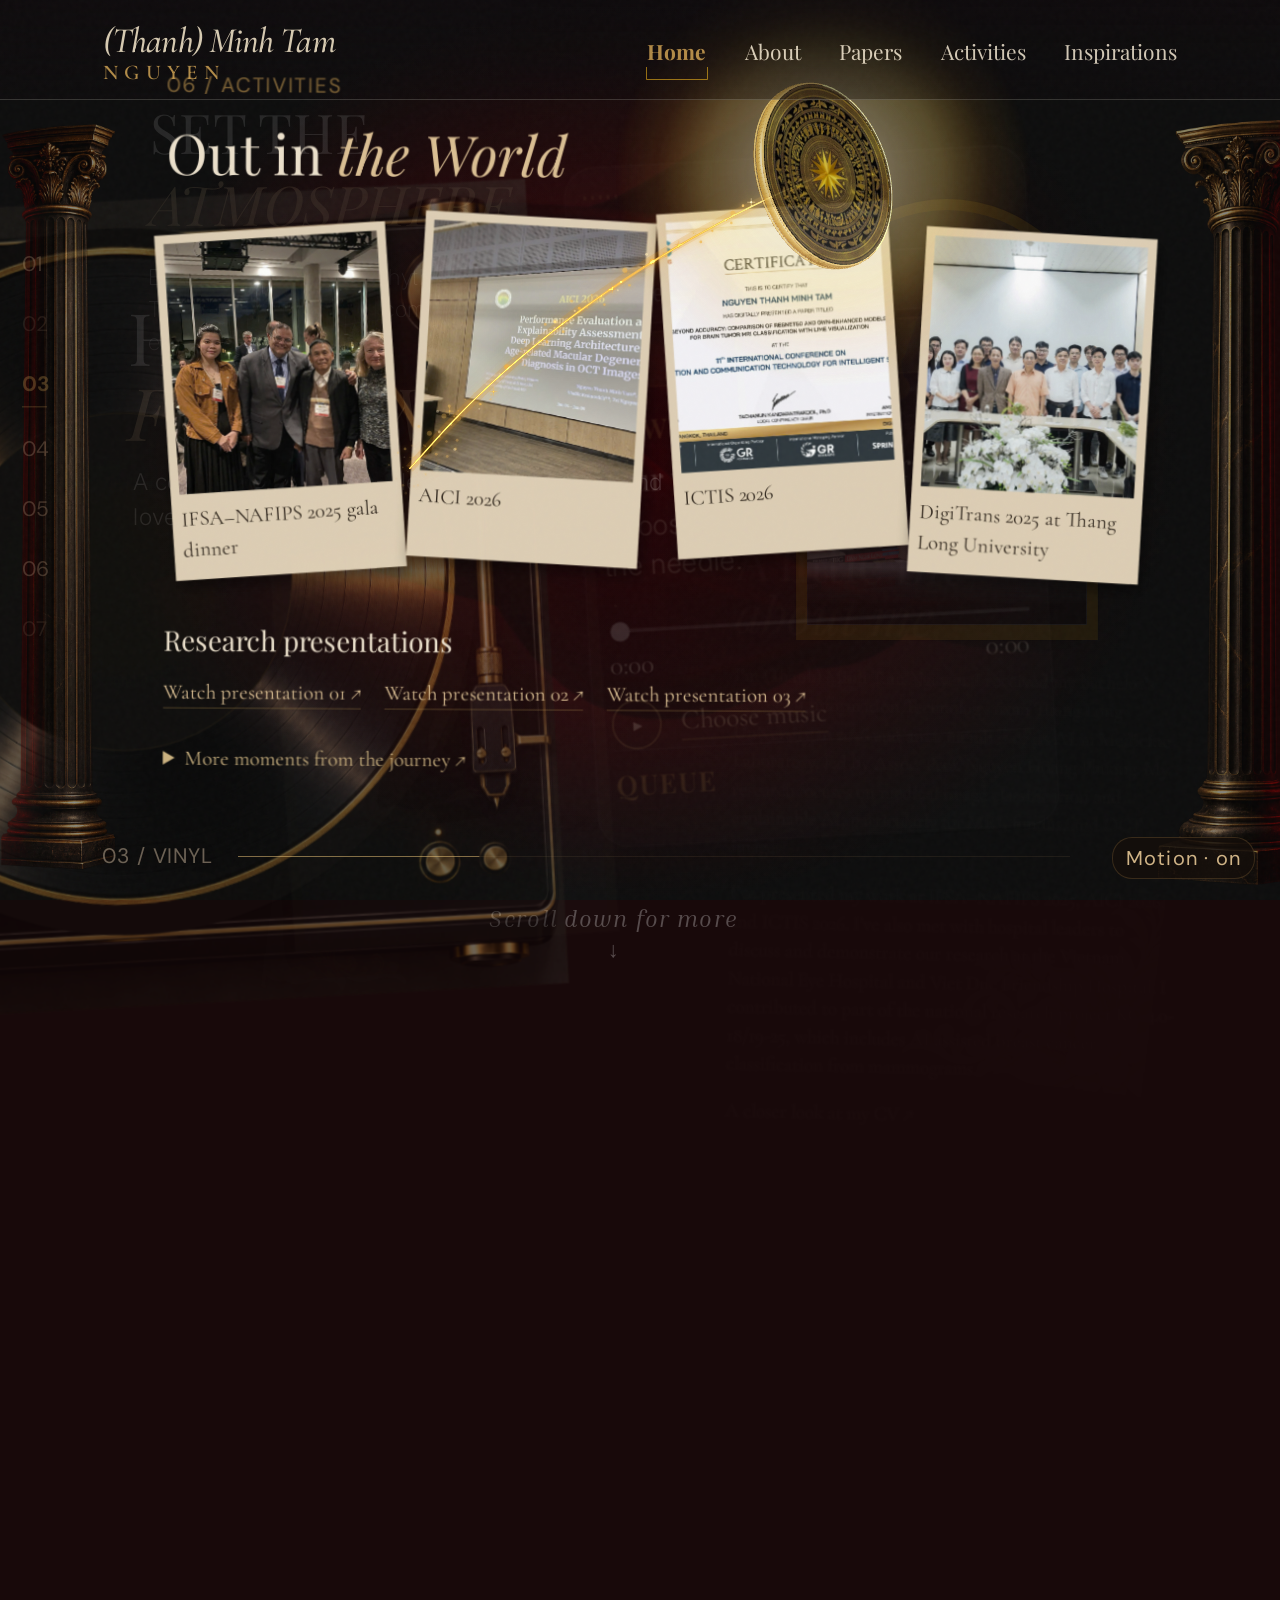
==== index.html @ 9bba21bd "Publish seven-scene personal website with responsive scroll and music player" ====
<!doctype html>
<html lang="en"><head><meta charset="utf-8"><meta name="viewport" content="width=device-width,initial-scale=1"><meta name="theme-color" content="#300909"><meta name="description" content="(Thanh) Minh Tam Nguyen — AI in healthcare, research, and a life of curiosity."><title>(Thanh) Minh Tam Nguyen — Here, for a while</title><link rel="stylesheet" href="style.css"><link rel="stylesheet" href="cinematic.css"><link rel="stylesheet" href="figma-opening.css"><link rel="stylesheet" href="customize.css"></head>
<body><a class="skip" href="#about">Skip to content</a>
<div class="grain" aria-hidden="true"></div><svg class="trail" aria-hidden="true"><path id="trail-path"/></svg><div class="coin" id="traveler" aria-hidden="true"><span>✦</span>MT<small>• &nbsp; • &nbsp; •</small></div>
<aside class="timeline" aria-label="Chapters"></aside><aside class="signature"><div class="seal">✦<br>MT</div><p>A PERSONAL<br>WEBSITE JOURNEY</p><i></i><p>IDEAS<br>PEOPLE<br>PLACES<br>AND A MORE<br>THOUGHTFUL ME</p><blockquote>“A curious mind<br>in a constantly<br>expanding world.”</blockquote></aside>
<main>
<section id="home" data-name="Home" data-caption="The beginning. A warm welcome into my world." class="room home"><div class="column left"></div><div class="column right"></div><header><a class="wordmark" href="#home" aria-label="(Thanh) Minh Tam Nguyen, Home"><span class="brand-given">(Thanh) Minh Tam</span><span class="brand-family">Nguyen</span></a><nav><a href="#home">Home</a><a href="#about">About</a><a href="#papers">Papers</a><a href="#world">Activities</a><a href="#notes">Inspirations</a></nav></header><div class="hero-grid"><div><p class="eyebrow">A LITTLE CORNER OF MY WORLD</p><h1>HERE,<br><em>FOR A WHILE</em></h1><p class="intro">A collection of things I’ve learned, made, seen, and loved.</p><a class="pill" href="#fall">Explore more <span>↗</span></a><div class="anchor hero-anchor" data-anchor></div></div><figure class="arch"><img src="assets/figma-portrait.png" alt="(Thanh) Minh Tam Nguyen"><figcaption>Researcher. Learner. Dreamer.</figcaption></figure></div><div class="home-bottom"><span>AI & HEALTHCARE · HANOI, VIETNAM</span><a href="#fall">Scroll down for more</a></div></section>
<section id="fall" data-name="The Fall" data-caption="From thoughts to sounds. Let the journey unfold." class="room fall"><p class="eyebrow">02 / A MOMENT BETWEEN WORLDS</p><h2>SET THE<br><em>ATMOSPHERE</em></h2><p>Every visual has its own rhythm.<br>Turn your audio on for a complete experience.</p><div class="anchor fall-anchor" data-anchor></div><div class="distant-record" aria-hidden="true"></div><span class="scroll-whisper">KEEP SCROLLING ↓</span></section>
<section id="vinyl" data-name="Vinyl" data-caption="Music for a deeper mind." class="room vinyl"><div class="column left"></div><div class="section-heading"><p class="eyebrow">03 / THE SOUNDTRACK</p><h2>A small soundtrack<br>for a <em>bigger self.</em></h2></div><div class="player"><div class="turntable"><div class="record"><div class="record-label"></div></div><div class="anchor spindle" data-anchor></div><button id="needle" class="needle" aria-label="Play music" aria-pressed="false"><span class="pivot"></span><span class="arm"></span><span class="cartridge"></span></button></div><div class="player-info"><p class="eyebrow">MUSIC SOURCE</p><form class="music-source" id="music-source"><label class="sr-only" for="music-url">YouTube or direct audio URL</label><input id="music-url" type="text" inputmode="url" autocomplete="off" spellcheck="false" aria-describedby="music-url-note" placeholder="Paste YouTube URL..." aria-label="YouTube or direct audio URL"><button type="submit">+ Add to Queue</button></form><p id="music-url-note" class="music-url-note" role="status" hidden></p><p class="eyebrow">NOW PLAYING</p><h3 id="track-title">Your personal soundtrack</h3><p id="music-status" role="status">Choose your music, then lower the needle.</p><input type="range" id="seek" value="0" min="0" max="100" step="0.1" aria-label="Seek through track" disabled><div class="time"><span id="elapsed">0:00</span><span id="duration">0:00</span></div><button class="play" id="play" aria-label="Play music" aria-pressed="false">▶</button><label class="music-picker">Choose music <input id="music-file" type="file" accept="audio/*" multiple></label><p class="eyebrow queue-heading">QUEUE</p><div class="music-queue" id="music-queue" aria-label="Music queue"></div><blockquote>“Music makes sense of what<br>words cannot.”</blockquote></div></div><audio id="audio" loop preload="metadata"></audio></section>
<section id="about" data-name="About" data-caption="The person behind the work." class="room about"><figure class="polaroid portrait"><img src="assets/photo.jpg" alt="Minh Tam portrait" loading="lazy"></figure><div class="about-copy"><p class="eyebrow">04 / ABOUT</p><h2>A little bit<br><em>about me.</em></h2><p>I’m (Thanh) Minh Tam Nguyen. I received my bachelor’s degree in Information Technology from Thang Long University in 2026 and am a member of its AI in Medicine Laboratory, led by Assoc. Prof. Nguyen Hoang Phuong. My research focuses on medical image classification and explainable AI, particularly for MRI, fundus, and OCT images.</p><p>I’ve presented my work at IFSA–NAFIPS 2025, AICI 2026, and ICTIS 2026. I’ve also met with hospital leaders to discuss and demonstrate our research at the Vietnam National Eye Hospital and Viet Duc Friendship Hospital. I contributed to part of the national research project KC-4.0-18/19-25, which includes AI assisted breast cancer classification from mammograms.</p><a class="text-link" href="https://drive.google.com/file/d/14yYxkiWP2YbQPNroldaMqJadAmsYbFKJ/view?usp=sharing" target="_blank" rel="noopener">A closer look at my CV ↗</a></div><div class="anchor about-anchor" data-anchor></div></section>
<section id="papers" data-name="Papers" data-caption="Turning curiosity into contribution." class="room papers"><div class="section-heading"><div><p class="eyebrow">05 / PAPERS</p><h2>Research <em>Papers</em></h2></div><a class="pill" href="https://drive.google.com/drive/u/0/folders/1-hpAHe17_kjRJd441aNBSOUWU3FpnGoP" target="_blank" rel="noopener">All papers ↗</a></div><div class="anchor papers-anchor" data-anchor></div><div id="paper-grid" class="paper-grid"></div></section>
<section id="world" data-name="Activities" data-caption="Conferences, people, places, new perspectives." class="room world"><p class="eyebrow">06 / ACTIVITIES</p><h2>Out in <em>the World</em></h2><div class="anchor world-anchor" data-anchor></div><div id="gallery" class="gallery"></div><div class="presentation-videos"><h3>Research presentations</h3><a href="https://www.youtube.com/watch?v=Ee30jSyR9mA&amp;t=2s" target="_blank" rel="noopener">Watch presentation 01 ↗</a><a href="https://www.youtube.com/watch?v=jyAJnzRN-e8&amp;t=47s" target="_blank" rel="noopener">Watch presentation 02 ↗</a><a href="https://www.youtube.com/watch?v=eNrCDuYCeQE&amp;t=4s" target="_blank" rel="noopener">Watch presentation 03 ↗</a></div><details><summary>More moments from the journey ↗</summary><div id="more-gallery" class="gallery more"></div><a class="text-link" href="https://www.youtube.com/watch?v=NqmubEpO2CI" target="_blank" rel="noopener">Math discussion with Prof. Vladik Kreinovich ↗</a></details></section>
<section id="notes" data-name="Inspirations" data-caption="The little things that make life richer." class="room notes"><p class="eyebrow">07 / INSPIRATIONS</p><h2>Notes & Things <em>I Love</em></h2><div class="scrapbook"><article class="paper checklist"><h3>A few good things</h3><p>☑ Science, philosophy & science fiction</p><p>☑ Swimming & calisthenics</p><p>☑ New skills, new perspectives</p><p>☑ Handmade gifts for friends</p><p>☑ Discovering food & local stories</p></article><article class="paper letter"><div class="anchor notes-anchor" data-anchor></div><blockquote class="handwritten">Learn how to see. Realize that everything connects to everything else.</blockquote><cite>Leonardo da Vinci</cite></article><figure class="polaroid memory"><img src="assets/conf/banff.jpg" alt="A view of Banff, Canada" loading="lazy"><figcaption>Places that stay with me.</figcaption></figure></div><div class="contact"><a href="mailto:minhtam.ngynt@gmail.com">Say hello ↗</a><a href="https://github.com/minhtamngynt-art" target="_blank" rel="noopener">GitHub ↗</a></div></section>
<footer><p>Thank you for scrolling.</p><em>Same curious mind. More to explore.</em><div class="anchor end-anchor" data-anchor></div><small>(Thanh) Minh Tam Nguyen · A journey in progress</small><a href="#home">BACK TO THE BEGINNING ↑</a></footer></main>
<button id="mini-player" class="mini-player" hidden aria-label="Pause music">Ⅱ <span>Soundtrack playing</span></button><dialog id="lightbox"><button id="close-photo" aria-label="Close photo">×</button><img alt=""><p></p></dialog><script src="content.js"></script><script src="scene-settings.js"></script><script src="motion.js"></script><script src="figma-opening.js"></script><script src="cinematic.js"></script><script src="music-source.js"></script><script src="music-player.js"></script><script src="script.js"></script><script type="module" src="medallion.js"></script></body></html>
---- style.css ----
@import url('https://fonts.googleapis.com/css2?family=Cormorant+Garamond:ital,wght@0,400;0,500;0,600;1,400;1,500&family=DM+Sans:wght@400;500&display=swap');
:root{--gold:#c99d51;--cream:#eee3ce;--muted:#b6a58f;--ink:#12110f}*{box-sizing:border-box}html{scroll-behavior:smooth;scroll-padding-top:22px}body{margin:0;color:var(--cream);background:radial-gradient(ellipse at 5% 20%,#791d1e 0,transparent 35%),repeating-linear-gradient(112deg,#270707 0,#510e13 12%,#2b070a 18%,#64171a 24%,#30090a 33%);font-family:'Cormorant Garamond',Georgia,serif;font-size:19px;line-height:1.5}a{color:inherit;text-decoration:none}button,input{font:inherit}button,a,label{ -webkit-tap-highlight-color:transparent}button{cursor:pointer}a:focus-visible,button:focus-visible,input:focus-visible,summary:focus-visible{outline:2px solid #f3c773;outline-offset:5px}p{margin:0 0 20px}h1,h2,h3{font-weight:400;line-height:1.04;margin:0 0 24px}h1{font-size:clamp(55px,6.9vw,112px);letter-spacing:-.035em}h1 em{font-weight:400}h2{font-size:clamp(40px,4.4vw,70px)}h3{font-size:28px}em{color:#ddc194}main{width:76%;max-width:1320px;margin:24px auto 0}.room{position:relative;padding:75px 7%;margin-bottom:10px;overflow:hidden;background:radial-gradient(ellipse at 90% 10%,#46352130,transparent 50%),linear-gradient(125deg,#191813,#0b0d0c 62%,#211710);border:1px solid #9f72302e;box-shadow:0 12px 45px #10000066;isolation:isolate}.room:after{content:'';position:absolute;inset:10px;border:1px solid #c99d511a;pointer-events:none;z-index:-1}.eyebrow{font:10px 'DM Sans',sans-serif;letter-spacing:.24em;color:var(--gold);margin-bottom:25px}.home{min-height:calc(100svh - 48px);padding-top:26px;background:radial-gradient(ellipse at 70% 65%,#67161b80,transparent 50%),linear-gradient(115deg,#101311 25%,#190d0d 70%,#300b0d)}header{display:flex;align-items:center;justify-content:space-between;border-bottom:1px solid #c99d5144;padding:0 0 22px;gap:20px}.wordmark{font-size:24px;white-space:nowrap}nav{display:flex;gap:23px;font-size:14px}nav a:hover,.text-link:hover{color:var(--gold)}.hero-grid{display:grid;grid-template-columns:1.35fr 1fr;align-items:center;gap:6%;min-height:70vh;padding:45px 0 35px}.intro{font-size:20px;max-width:370px;color:#cfc2ad}.pill{display:inline-flex;gap:35px;align-items:center;border:1px solid #bd9b66;border-radius:40px;padding:9px 24px;font-size:16px;transition:background .2s}.pill:hover{background:#c99d5122}.arch{position:relative;border:4px solid #be9143;border-bottom-width:1px;border-radius:210px 210px 0 0;margin:0;overflow:hidden;background:#554329;box-shadow:0 0 0 7px #1d1a12,0 0 0 8px #bc934a55}.arch img{display:block;width:100%;height:clamp(300px,36vw,560px);object-fit:cover;object-position:50% 25%;filter:saturate(.65) sepia(.1)}.arch figcaption{position:absolute;bottom:0;left:0;right:0;background:linear-gradient(transparent,#090909);padding:45px 10px 18px;text-align:center;font-style:italic}.home-bottom{display:flex;justify-content:space-between;font:9px 'DM Sans',sans-serif;letter-spacing:.18em;color:var(--muted)}.column{position:absolute;top:18px;bottom:18px;width:24px;opacity:.32;background:repeating-linear-gradient(90deg,#15100c 0,#8a6237 3px,#302216 7px);z-index:-1}.column:before,.column:after{content:'❧';position:absolute;left:-9px;top:0;color:#ac8649;font-size:35px;background:#302114;border-block:3px double #976d3a;line-height:1;width:42px;text-align:center}.column:after{top:auto;bottom:0;content:'';height:18px}.column.left{left:22px}.column.right{right:22px}.timeline{position:fixed;left:2.1%;top:50%;transform:translateY(-50%);width:9%;z-index:10;border-left:1px solid #d2a55d55}.timeline a{display:block;position:relative;margin:20px 0;padding-left:16px;color:#b49477;font-size:13px;line-height:1.2}.timeline a:before{content:'';position:absolute;left:-3px;top:4px;width:5px;height:5px;background:#a57d44;border-radius:50%}.timeline b{display:block;font-weight:400;font-size:17px;margin-bottom:5px}.timeline a.active{color:#fff0d5}.timeline a.active:before{box-shadow:0 0 12px #edba62;background:#ffdb92}.signature{position:fixed;right:1.1%;top:35px;width:9.5%;text-align:center;color:#d0aa77}.seal{border:3px double #d6ad62;border-radius:50%;width:80px;height:80px;margin:auto;font-size:27px;line-height:1.05;padding:9px;box-shadow:0 0 0 4px #a8773044}.signature p{font-size:10px;letter-spacing:.14em;margin-top:24px}.signature i{display:block;background:#b59354;width:1px;height:30px;margin:32px auto}.signature blockquote{font-style:italic;font-size:16px;margin:70px 0 0}.coin{position:fixed;left:0;top:0;width:78px;height:78px;border-radius:50%;border:4px double #f1ce83;background:radial-gradient(circle at 30% 20%,#886630,#2b2116 65%);box-shadow:0 0 0 4px #8e642c,0 0 0 6px #e1ba6b88,0 0 24px #e7a33d99,inset 0 0 10px #eab75555;color:#f0cd85;text-align:center;font-size:29px;line-height:.95;padding-top:10px;pointer-events:none;z-index:20;will-change:transform}.coin span{display:block;font-size:15px;margin-bottom:3px}.coin small{display:block;font-size:8px;margin-top:6px}.anchor{width:1px;height:1px;pointer-events:none}.hero-anchor{margin:45px 0 0 54%}.trail{position:fixed;inset:0;width:100%;height:100%;pointer-events:none;z-index:19;overflow:visible}.trail path{fill:none;stroke:#deb86c;stroke-width:1.2;filter:drop-shadow(0 0 5px #ffac32);opacity:.65;stroke-dasharray:2 7}.fall{height:65vh;min-height:420px;background:radial-gradient(ellipse at 75% 80%,#68331b66,transparent 60%),linear-gradient(130deg,#150e0c,#230d0c 40%,#080b0b)}.fall h2{font-size:clamp(38px,4vw,64px);position:relative;z-index:2}.fall p{color:#bda487}.fall-anchor{position:absolute;left:65%;top:70%}.distant-record{position:absolute;width:58%;aspect-ratio:1;right:-2%;bottom:-45%;border-radius:50%;background:repeating-radial-gradient(circle,#111 0 2px,#38332b 3px,#101010 4px);transform:rotateX(62deg) rotate(-20deg);border:14px ridge #977344;box-shadow:0 30px 10px #000;opacity:.8}.scroll-whisper{position:absolute;bottom:25px;font:9px 'DM Sans',sans-serif;letter-spacing:.2em;color:var(--gold)}.vinyl{min-height:700px}.player{display:grid;grid-template-columns:1.3fr 1fr;gap:9%;align-items:center}.turntable{position:relative;aspect-ratio:1;width:100%}.record{width:100%;height:100%;border-radius:50%;background:repeating-radial-gradient(circle,#131414 0 2px,#343333 3px,#131414 4px);border:9px solid #251910;box-shadow:0 0 0 4px #755433,0 25px 35px #000a;animation:spin 12s linear infinite;animation-play-state:paused;position:relative}.record:before{content:'';position:absolute;inset:0;border-radius:50%;background:conic-gradient(transparent 0deg,#ffffff20 45deg,transparent 80deg,transparent 170deg,#ffffff15 225deg,transparent 270deg)}.record-label{position:absolute;inset:35%;border-radius:50%;background:#44301d;color:#a78b57;border:2px solid #876735;text-align:center;padding-top:20%;font-size:8px;line-height:1.3}.record-label span{font-size:6px}.spindle{position:absolute;top:50%;left:50%}.needle{position:absolute;right:-8%;top:0;width:33%;height:78%;background:none;border:0;transform-origin:72% 8%;transform:rotate(-24deg);transition:transform .8s;z-index:21;filter:drop-shadow(3px 6px 4px #000)}.pivot{position:absolute;left:60%;top:0;width:25px;height:25px;border:5px ridge #bb965b;border-radius:50%;background:#241a12}.arm{position:absolute;left:65%;top:20px;width:8px;height:76%;background:linear-gradient(90deg,#473a28,#e4c28a,#765a2f);transform:rotate(12deg);transform-origin:top}.cartridge{position:absolute;bottom:8%;left:13%;width:21px;height:42px;background:#161616;border:2px solid #9c7845;transform:rotate(12deg)}body.playing .needle{transform:rotate(1deg)}body.playing .record{animation-play-state:running}.player-info h3{font-size:32px}.player-info p{font-size:16px;color:#b9aa96}.player-info blockquote{font-style:italic;margin:35px 0 0;color:#c1aa85}.time{display:flex;justify-content:space-between;font-size:13px}input[type=range]{width:100%;accent-color:var(--gold);height:3px}.play{display:inline-grid;place-items:center;background:none;color:var(--cream);border:1px solid var(--cream);border-radius:50%;width:56px;height:56px;margin-top:22px}.music-picker{display:inline-block;font-size:14px;border-bottom:1px solid #8b6e41;margin-left:15px;cursor:pointer}.music-picker input{width:1px;height:1px;position:absolute;opacity:0}.music-picker:focus-within{outline:2px solid var(--gold)}.about{display:grid;grid-template-columns:1fr 1.35fr;gap:9%;align-items:center;padding-block:110px}.polaroid{background:#e0d1b6;color:#37291e;padding:12px 12px 22px;box-shadow:7px 12px 20px #0008;margin:0;transform:rotate(-5deg)}.polaroid img{display:block;width:100%;object-fit:cover;filter:sepia(.18) saturate(.7)}.portrait img{aspect-ratio:.8}.polaroid figcaption{font-style:italic;font-size:18px;line-height:1.2;padding-top:14px}.about-copy p{font-size:18px;color:#cbbda8}.about-copy strong{font-weight:500;color:#e8d7bb}.values{display:flex;justify-content:space-between;border-top:1px solid #c99d5133;padding-top:24px;margin:27px 0;color:var(--gold);font-size:28px;text-align:center}.values small{display:block;font-size:12px;color:#c8b99f}.text-link{font-size:15px;border-bottom:1px solid #ab8c5466;padding-bottom:5px}.about-anchor{position:absolute;right:9%;top:9%}.section-heading{display:flex;justify-content:space-between;align-items:center;gap:20px}.section-heading .pill{white-space:nowrap}.paper-grid{display:grid;grid-template-columns:repeat(3,1fr);gap:20px;margin-top:65px}.paper{color:#33291f;background:linear-gradient(130deg,#eaddc6,#cdb894);box-shadow:5px 8px 0 #76604966,9px 14px 20px #0007;border:1px solid #dfc9a6;padding:25px;position:relative}.paper:before{content:'';position:absolute;inset:8px;border:1px solid #80623c33;pointer-events:none}.paper h3{font-size:24px;line-height:1.15;margin:20px 0}.paper p{font-size:14px}.paper .meta{font:9px 'DM Sans',sans-serif;letter-spacing:.1em;color:#725535}.paper .authors{font-size:13px;color:#6a5540}.papers-anchor{position:absolute;top:210px;left:65%}.paper-grid .paper:nth-child(3n+2){transform:rotate(-2deg)}.paper-grid .paper:nth-child(3n){transform:rotate(2deg)}.world{padding-bottom:70px}.gallery{display:grid;grid-template-columns:repeat(4,1fr);gap:20px;margin:65px 0 30px}.photo-card{color:#33291f;background:#dfd0b6;padding:9px 9px 14px;transform:rotate(-4deg);box-shadow:4px 8px 15px #0007}.photo-card:nth-child(even){transform:rotate(3deg)}.photo-card button{border:0;padding:0;background:none;display:block;width:100%}.photo-card img{width:100%;aspect-ratio:.85;object-fit:cover;display:block;filter:saturate(.7);transition:filter .3s}.photo-card button:hover img{filter:saturate(1)}.photo-card p{font-size:16px;margin:10px 0 0;line-height:1.1}.photo-card a{font-size:12px;text-decoration:underline}.world-anchor{position:absolute;top:24%;left:75%}summary{cursor:pointer;color:#ceb481;font-size:17px}.more{margin-top:30px;grid-template-columns:repeat(4,1fr)}.scrapbook{display:grid;grid-template-columns:1.15fr 1fr .75fr;align-items:center;gap:15px;margin-top:65px}.checklist{transform:rotate(-4deg)}.checklist h3{font-size:26px}.checklist p{border-bottom:1px solid #8d714b33;padding-bottom:9px}.handwritten{font-style:italic;font-size:25px}.letter{transform:rotate(7deg);padding-top:120px;min-height:330px}.letter .handwritten{font-size:27px}.notes-anchor{position:absolute;left:50%;top:60px}.memory{transform:rotate(-3deg)}.memory img{aspect-ratio:.7}.contact{display:flex;gap:30px;font-size:16px;margin-top:50px;color:#dcc399}.grain{position:fixed;inset:0;pointer-events:none;z-index:30;opacity:.035;background-image:url("data:image/svg+xml,%3Csvg viewBox='0 0 180 180' xmlns='http://www.w3.org/2000/svg'%3E%3Cfilter id='n'%3E%3CfeTurbulence type='fractalNoise' baseFrequency='.9' numOctaves='3' stitchTiles='stitch'/%3E%3C/filter%3E%3Cpath fill='%23fff' filter='url(%23n)' d='M0 0h180v180H0z'/%3E%3C/svg%3E")}footer{text-align:center;padding:45px 0 35px;color:#ceab83}footer p{font-size:26px;font-style:italic;margin-bottom:3px}footer em{font-size:17px}.end-anchor{margin:80px auto}footer small{display:block;font-size:12px}footer>a{display:block;font:9px 'DM Sans',sans-serif;letter-spacing:.16em;margin-top:25px}.mini-player{position:fixed;right:20px;bottom:20px;z-index:25;background:#18130eee;border:1px solid var(--gold);border-radius:40px;color:#ead5ac;padding:10px 20px;font-size:16px}.mini-player[hidden]{display:none}dialog{background:#17130f;color:var(--cream);border:1px solid var(--gold);max-width:90vw;max-height:92vh;padding:24px}dialog::backdrop{background:#000c}dialog img{display:block;max-width:80vw;max-height:73vh;object-fit:contain}dialog p{margin:10px 0 0}dialog button{position:absolute;right:5px;top:0;background:#211a13;color:white;border:0;font-size:26px}.skip{position:fixed;top:-100px;z-index:100;background:#111;padding:12px}.skip:focus{top:0}@keyframes spin{to{transform:rotate(360deg)}}
@media(min-width:1600px){.timeline{left:calc(50% - 780px);width:100px}.signature{right:calc(50% - 790px);width:105px}}@media(max-width:1100px){main{width:83%;margin-left:14%}.signature{display:none}.timeline{width:11%}.room{padding-inline:7%}.wordmark{font-size:20px}nav{gap:12px;font-size:12px}.paper-grid{grid-template-columns:repeat(2,1fr)}.gallery{gap:12px}.scrapbook{grid-template-columns:1fr 1fr}.memory{display:none}.column{opacity:.2}.player{gap:7%}.home h1{font-size:70px}}@media(max-width:700px){body{font-size:17px}main{width:94%;margin:10px auto 58px}.timeline{top:auto;bottom:0;left:0;transform:none;width:100%;display:flex;justify-content:space-around;background:#180d0ef5;border-top:1px solid #8e6739;padding:6px 0;z-index:40}.timeline a{margin:0;padding:6px 3px;font-size:8px;text-align:center;max-width:56px}.timeline a:before{display:none}.timeline b{font-size:13px;margin-bottom:3px}.room{padding:48px 7%;margin-bottom:7px}.home{padding-top:20px;min-height:calc(100svh - 75px)}header{padding-bottom:15px}.wordmark{font-size:20px}nav{display:none}.hero-grid{grid-template-columns:1fr 43%;gap:15px;min-height:65vh;padding:35px 0}.home h1{font-size:clamp(37px,8.5vw,59px)}.hero-grid .eyebrow{font-size:8px;letter-spacing:.13em}.intro{font-size:16px}.arch img{height:290px}.arch figcaption{font-size:12px}.pill{padding:8px 15px;font-size:14px;gap:12px}.home-bottom{font-size:7px;gap:15px}.hero-anchor{margin-top:50px}.column{width:12px}.column.left{left:13px}.column.right{right:13px}.column:before,.column:after{width:25px;left:-6px;font-size:22px}.coin{width:60px;height:60px;font-size:23px;padding-top:5px}.coin span{font-size:11px}.coin small{margin-top:4px}.fall{min-height:450px;height:65vh}.fall h2{font-size:43px}.distant-record{width:100%;bottom:-20%;right:-20%}.vinyl{min-height:0}.player{grid-template-columns:1fr;gap:25px}.turntable{width:85%;margin:20px auto}.player-info{padding-inline:12px}.player-info blockquote{margin-top:20px}.player-info h3{font-size:28px}.about{grid-template-columns:1fr;gap:42px;padding-block:65px}.portrait{width:65%;margin:0 auto}.about-copy p{font-size:17px}.about-anchor{right:13%;top:37%}.paper-grid{grid-template-columns:1fr;margin-top:55px;gap:23px}.paper h3{font-size:25px}.section-heading{align-items:start}.section-heading .pill{font-size:11px;padding:7px 11px}.section-heading h2{font-size:39px}.papers-anchor{top:210px;left:80%}.gallery,.more{grid-template-columns:repeat(2,1fr);gap:20px;margin-top:55px}.world-anchor{top:190px}.scrapbook{grid-template-columns:1fr;gap:35px;margin-top:40px}.letter{width:85%;margin:auto;min-height:300px}.notes h2{font-size:42px}.mini-player{bottom:72px;font-size:13px;right:10px;padding:9px 14px}footer{padding-bottom:30px}footer small{font-size:11px}}.motion-reduced *,.motion-reduced *:before,.motion-reduced *:after{animation:none!important;transition:none!important}.motion-reduced .trail{display:none}
---- cinematic.css ----
/* Full-viewport scenes share one camera; the document is only a scroll runway. */
html{scroll-padding:0}body.cinematic{background:#18090a;overflow-x:hidden}.cinematic main{position:fixed;inset:0;width:100%;max-width:none;margin:0;z-index:3;perspective:1200px}.cinematic .room{position:absolute;inset:0;width:100%;height:100svh;min-height:0;margin:0;padding:0;display:block;border:0;background:transparent;box-shadow:none;overflow:hidden;transform-origin:50% 50%;will-change:transform,opacity}.cinematic .room:after{display:none}.scene-inner{position:relative;width:min(1200px,84%);margin:auto;padding:85px 40px 65px;min-height:100svh;will-change:transform}.cinematic .home .scene-inner{padding-top:28px}.cinematic .home header{position:relative;z-index:3}.cinematic .hero-grid{min-height:calc(100svh - 160px);grid-template-columns:1.2fr 1fr;gap:14%;padding-bottom:70px}.cinematic h1{font-size:clamp(68px,7.4vw,122px)}.cinematic .hero-grid .arch{width:85%;justify-self:end}.cinematic .arch img{height:clamp(310px,48vh,540px)}.cinematic .arch{box-shadow:0 0 0 8px #ad854317,0 0 70px #e09a4033}.cinematic .home-bottom{position:absolute;bottom:30px;left:40px;right:40px}.cinematic .column{position:fixed;height:100vh;top:0;bottom:auto;width:50px;opacity:.22}.cinematic .column.left{left:-30px}.cinematic .column.right{right:-30px}.cinematic .column:before{font-size:60px;width:78px;left:-14px}.cinematic .hero-anchor{opacity:0}.cinematic .signature{display:none}.cinematic .timeline{left:22px;width:50px;border:0}.cinematic .timeline a{padding:6px 0;margin:18px 0;font-family:'DM Sans',sans-serif;font-size:9px;opacity:.45}.cinematic .timeline a.active{opacity:1}.cinematic .timeline a:before{display:none}.cinematic .timeline span{display:none}.cinematic .timeline b{font-size:11px}.cinematic .timeline a.active:after{content:'';display:block;width:25px;height:1px;background:var(--gold);margin-top:8px}.scene-readout{position:fixed;left:8%;right:5%;bottom:20px;display:flex;align-items:center;gap:25px;font:8px 'DM Sans',sans-serif;letter-spacing:.2em;color:#baa78e;z-index:12;pointer-events:none}.journey-line{height:1px;background:#b3956333;flex:1}.journey-line i{display:block;background:#e3bd76;width:100%;height:1px;transform-origin:left}.cinematic footer{padding-bottom:35px}.cinematic .end-anchor{margin:20px auto}.cinematic .coin{z-index:15;width:100px;height:100px;padding:0;background:repeating-conic-gradient(from 0deg,#a87732 0deg,#f8d993 2deg,#725022 4deg);border:4px solid #dcb773;box-shadow:3px 4px 0 #6a421c,5px 6px 0 #ad7b35,7px 8px 0 #573915,0 0 50px #e8b25c40;transform-style:preserve-3d}.coin-face{position:absolute;inset:5px;border:3px double #e8c784;border-radius:50%;padding-top:12px;line-height:1;font-size:33px;background:radial-gradient(ellipse at 20% 10%,#a98246,#42331f 65%,#78603a);text-shadow:1px 2px 1px #140c04;color:#eace94}.coin-face small{font-family:Georgia,serif;font-size:5px!important;letter-spacing:1px;margin-top:7px!important}.coin-face span{font-size:15px!important;margin-bottom:3px}.atmosphere{position:fixed;inset:0;overflow:hidden;pointer-events:none;z-index:0;background:radial-gradient(ellipse at 72% 30%,#593e2150,transparent 60%),radial-gradient(ellipse at 15% 70%,#7d151d70,transparent 65%),linear-gradient(120deg,#170a0c,#211310 70%,#100d0c);--travel:0;--zoom:1;--orbit:0deg}.halo{position:absolute;inset:-30%;background:repeating-conic-gradient(from 30deg at 65% 40%,transparent 0deg,#bf7b3320 9deg,transparent 18deg,transparent 40deg);filter:blur(22px);transform:rotate(var(--orbit)) scale(var(--zoom));opacity:.8}.portal{position:absolute;width:85vw;height:85vw;border:1px solid #d9b27645;border-radius:50%;right:-25vw;top:-45vw;box-shadow:0 0 35px #c08a3220,inset 0 0 25px #c08a3215;transform:rotateX(25deg) rotateY(-20deg) scale(var(--zoom));}.portal-two{width:110vw;height:110vw;right:-37.5vw;top:-57.5vw;opacity:.65}.portal-three{width:140vw;height:140vw;right:-52.5vw;top:-72.5vw;opacity:.35}.perspective-floor{position:absolute;left:-40%;right:-40%;height:60%;bottom:-40%;background:repeating-linear-gradient(90deg,transparent 0 139px,#b4934328 140px 141px),repeating-linear-gradient(0deg,transparent 0 79px,#b4934328 80px 81px);transform:perspective(500px) rotateX(60deg) translateY(calc(var(--travel)*-120px));mask-image:linear-gradient(transparent,#000)}.mote{position:absolute;left:var(--x);top:var(--y);width:var(--s);height:var(--s);border-radius:50%;background:#ebc98e;box-shadow:0 0 12px #e7af55;opacity:.24;transform:translateY(calc(var(--travel)*-200px))}.cinematic .fall .scene-inner{display:flex;flex-direction:column;justify-content:center;align-items:flex-start;min-height:100svh}.cinematic .fall h2{font-size:clamp(50px,6vw,90px);max-width:600px}.cinematic .fall p{max-width:300px}.cinematic .distant-record{width:68%;right:-25%;bottom:-12%;opacity:.35;transform:rotateX(68deg) rotate(-22deg)}.cinematic .fall .scroll-whisper{bottom:70px}.cinematic .vinyl .scene-inner{padding-top:65px}.cinematic .vinyl .section-heading{display:block}.cinematic .vinyl h2{font-size:clamp(32px,3.5vw,54px);margin-bottom:30px}.cinematic .player{grid-template-columns:1.1fr 1fr;gap:15%;max-width:900px;margin:auto}.cinematic .turntable{max-width:450px}.cinematic .about .scene-inner{display:grid;grid-template-columns:.9fr 1.25fr;gap:14%;align-items:center}.cinematic .about .portrait{max-width:360px}.cinematic .about .about-anchor{right:3%;top:15%}.cinematic .paper-grid{margin-top:55px}.cinematic .papers .scene-inner{padding-top:110px}.cinematic .world .scene-inner{padding-top:110px}.cinematic .notes .scene-inner{padding-top:100px}.cinematic .scrapbook{margin-top:100px}.cinematic .mini-player{z-index:20;bottom:55px}.cinematic dialog{z-index:100}.cinematic .grain{opacity:.025}.cinematic .needle{z-index:10}.cinematic .home .intro{max-width:360px}.cinematic .gallery.more{grid-template-columns:repeat(4,1fr)}
@media(max-width:1000px){.scene-inner{width:88%;padding-inline:25px}.cinematic .hero-grid{gap:8%}.cinematic .timeline{left:14px}.cinematic .hero-grid .arch{width:100%}.cinematic .home h1{font-size:70px}.cinematic .player{gap:9%}.cinematic .about .scene-inner{gap:9%}.cinematic .column.left{left:-20px}.cinematic .column.right{right:-20px}.cinematic .home-bottom{left:25px;right:25px}}
@media(max-width:700px){.cinematic .timeline{left:16px;right:16px;top:14px;bottom:auto;width:auto;transform:none;display:flex;justify-content:space-between;padding:0;background:none;border:none;z-index:30}.cinematic .timeline a{margin:0;padding:4px 8px;max-width:none}.cinematic .timeline b{font-size:9px}.cinematic .timeline a.active:after{width:13px;margin-top:3px}.scene-inner{width:100%;padding:75px 25px 75px}.cinematic .home .scene-inner{padding-top:65px}.cinematic .home header{padding-bottom:15px}.cinematic .hero-grid{grid-template-columns:1fr 44%;gap:15px;min-height:calc(100svh - 150px);padding:45px 0 80px}.cinematic .home h1{font-size:clamp(36px,9vw,62px)}.cinematic .arch img{height:310px}.cinematic .home-bottom{bottom:48px;font-size:6px}.cinematic .hero-grid .eyebrow{font-size:7px}.cinematic .column{opacity:.1}.scene-readout{left:25px;right:25px;bottom:16px;font-size:6px;gap:12px}.scene-readout>span:last-child{font-size:5px}.cinematic .fall .scene-inner{padding-top:85px;justify-content:flex-start}.cinematic .fall h2{font-size:48px}.cinematic .distant-record{width:110%;bottom:-4%;right:-30%}.cinematic .vinyl .scene-inner{padding-top:75px}.cinematic .vinyl h2{font-size:34px;max-width:290px}.cinematic .player{grid-template-columns:1fr;gap:22px}.cinematic .turntable{width:73%;max-width:290px;margin:15px auto}.cinematic .player-info{padding-inline:12px}.cinematic .player-info .eyebrow{margin-bottom:12px}.cinematic .player-info blockquote{font-size:17px}.cinematic .about .scene-inner{display:grid;grid-template-columns:1fr;gap:45px;padding-top:85px}.cinematic .portrait{width:62%;margin:auto}.cinematic .about-copy h2{font-size:45px}.cinematic .paper-grid{grid-template-columns:1fr}.cinematic .papers .scene-inner,.cinematic .world .scene-inner,.cinematic .notes .scene-inner{padding-top:80px}.cinematic .gallery.more{grid-template-columns:repeat(2,1fr)}.cinematic .scrapbook{margin-top:60px}.cinematic .mini-player{bottom:45px}.cinematic footer{padding-top:65px}.portal{top:0}.portal-two{top:-12.5vw}.portal-three{top:-27.5vw}.cinematic .letter{width:90%}.cinematic .section-heading h2{font-size:37px}.cinematic .fall .scroll-whisper{bottom:65px}}
.motion-reduced .atmosphere .halo,.motion-reduced .atmosphere .portal,.motion-reduced .mote{transform:none!important}.motion-reduced .room{will-change:auto}

/* Refinement: near architecture crosses the lens; typography sits deeper. */
.cinematic main{perspective:none}.cinematic .room{transform-origin:50% 50%;backface-visibility:hidden}.cinematic .scene-inner{backface-visibility:hidden}.scene-layer{backface-visibility:hidden}.cinematic .trail{z-index:14}.cinematic .trail path{stroke-width:1;stroke-dasharray:none;filter:none;opacity:.55}.lens-passage{position:fixed;inset:-35%;pointer-events:none;z-index:8;opacity:0;will-change:transform,opacity}.lens-passage i{position:absolute;width:80%;height:130%;top:-20%;left:45%;border-radius:50%;border:12px ridge #b78a482b;box-shadow:inset 5px 0 0 #f6dca244,8px 0 0 #2a160b80}.lens-passage i:nth-child(2){left:-55%;width:90%;border-width:5px;opacity:.6}.lens-passage i:nth-child(3){left:75%;width:90%;border-width:18px;opacity:.4}.cinematic .fall h2{font-size:clamp(39px,4.9vw,72px);max-width:480px}.cinematic .fall .eyebrow{margin-bottom:35px}.cinematic .fall .distant-record{opacity:.5}.cinematic .scene-readout{padding:10px 0;text-shadow:0 1px 8px #100705}.cinematic .halo{filter:none;background:radial-gradient(ellipse at 65% 40%,#b8843215,transparent 65%);will-change:transform}.cinematic .portal{box-shadow:0 0 24px #c08a3214;opacity:.36;will-change:transform}.cinematic .portal-two{opacity:.22}.cinematic .portal-three{opacity:.12}.cinematic .grain{opacity:.022}.cinematic .coin{width:100px;height:100px}.cinematic .notes .letter{isolation:isolate}.cinematic .section-heading,.cinematic .about-copy{position:relative}.cinematic .timeline a{min-width:34px;min-height:30px}.cinematic .timeline a:hover{opacity:1}.cinematic .timeline a:focus-visible{opacity:1}
@media(max-width:700px){.cinematic .fall h2{font-size:42px;max-width:300px}.lens-passage{inset:-15%}.lens-passage i{border-width:6px}.cinematic .scene-readout{bottom:6px;background:linear-gradient(transparent,#18090a99);padding:12px 0}.cinematic .timeline{background:linear-gradient(#18090aa0,transparent);left:0;right:0;top:0;padding:10px 14px}.cinematic .about-copy{padding-right:8px}.cinematic .papers .section-heading{padding-right:20px}.cinematic .papers .section-heading .pill{position:relative;z-index:16}.cinematic .trail{display:none}}
.motion-reduced .lens-passage{display:none}.motion-reduced .scene-layer{translate:none!important}.motion-reduced .room{transform:none!important}
.cinematic .home-bottom{bottom:60px}.cinematic .home-bottom>a{display:none}

/* Supplied Dong Son drum face, shared by WebGL fallback and the final seal. */
.cinematic .coin{border:0;padding:0;background:none;box-shadow:0 0 8px #ffdb87,0 0 26px #e9aa5377,0 0 65px #cb842333}
.drum-disc{position:absolute;inset:0;border-radius:50%;background:#0b0905 url('assets/dong-son-drum.png') 48.8333% 50%/160% 100% no-repeat;box-shadow:0 0 0 1px #b89243}
.final-drum-seal{position:absolute;left:50%;top:50%;width:96px;height:96px;transform:translate(-50%,-50%);border-radius:50%;box-shadow:2px 5px 8px #30200f77,0 0 22px #e5b66555;opacity:0;pointer-events:none}
.cinematic .record{animation:none!important;will-change:transform;transform-origin:50% 50%}
.cinematic .record:before{background:conic-gradient(from 18deg,transparent 0deg,#d4dce52b 28deg,transparent 59deg,transparent 195deg,#d4dce512 220deg,transparent 250deg)}
.record-etching{position:absolute;top:17%;left:50%;transform:translateX(-50%);font:8px 'DM Sans',sans-serif;letter-spacing:2px;color:#bea26b;opacity:.8}
.cinematic .record:after{content:'';position:absolute;width:5px;height:5px;right:16%;top:26%;border-radius:50%;background:#d2b076;box-shadow:0 0 3px #d2b07666}
.cinematic .record-label{padding:0;background:#14110b;border:1px solid #9b783b}
.playing .turntable{filter:drop-shadow(0 0 22px #dca34a33)}
.music-levels{display:flex;align-items:center;gap:4px;height:22px;margin-bottom:14px;opacity:.3}.music-levels i{height:16px;width:2px;background:#ddb96e;transform:scaleY(.2)}
.playing .music-levels{opacity:1}.playing .music-levels i{animation:music-meter .85s ease-in-out infinite alternate}.playing .music-levels i:nth-child(2){animation-delay:-.3s}.playing .music-levels i:nth-child(3){animation-delay:-.6s}.playing .music-levels i:nth-child(4){animation-delay:-.15s}.playing .music-levels i:nth-child(5){animation-delay:-.45s}@keyframes music-meter{from{transform:scaleY(.2)}to{transform:scaleY(1)}}
.motion-toggle{position:fixed;right:25px;bottom:21px;z-index:45;border:1px solid #a17c4644;border-radius:20px;padding:7px 13px;color:#d0b487;background:#150f0bc9;font:9px 'DM Sans',sans-serif;letter-spacing:.06em}.cinematic .scene-readout{right:180px}.cinematic .scene-readout>span:last-child{display:none}
.cinematic .fall h2{display:none}.cinematic .fall .eyebrow{display:none}.cinematic .fall .scene-inner>p:not(.eyebrow){position:absolute;right:8%;bottom:30%;max-width:160px;font-style:italic;font-size:24px;color:#ceb38b}.cinematic .fall .scroll-whisper{display:none}.cinematic .fall .distant-record{opacity:.22}
.motion-reduced .music-levels i{animation:none!important}.motion-reduced .needle{transition:none}
@media(max-width:700px){.final-drum-seal{width:76px;height:76px}.motion-toggle{right:14px;bottom:17px;padding:6px 10px;font-size:8px}.cinematic .scene-readout{right:145px}.record-etching{font-size:6px;letter-spacing:1px}.cinematic .fall .scene-inner>p:not(.eyebrow){bottom:20%;font-size:19px;max-width:125px}.cinematic .mini-player{bottom:57px}}
.cinematic .vinyl .scene-inner{display:flex;flex-direction:column;justify-content:center}.cinematic .vinyl .section-heading,.cinematic .vinyl .player{width:100%}.cinematic .vinyl .player{margin-top:0;margin-bottom:0}.motion-enabled .trail path{filter:drop-shadow(0 0 4px #ffcb73);stroke:#f9cd80;stroke-width:1.6}.motion-enabled .trail{display:block}
---- figma-opening.css ----
/* Opening scenes transcribed from PERSONAL WEBSITE, 1440 × 1200 frames. */
.sr-only{position:absolute;width:1px;height:1px;overflow:hidden;clip-path:inset(50%);white-space:nowrap}
.cinematic .atmosphere{background:radial-gradient(ellipse at 48% 36%,#330d0e 0,transparent 65%),#0b0b0b}
.cinematic .atmosphere:before{content:'';position:absolute;inset:-12%;background:url('assets/figma-red-silk.png') center/cover no-repeat;opacity:.19;transform:translateY(calc(var(--travel)*-65px)) scale(var(--zoom));will-change:transform}
.cinematic .atmosphere:after{content:'';position:absolute;inset:0;background:linear-gradient(#080909b0,transparent 38%,#080909aa)}
.cinematic .atmosphere .portal,.cinematic .perspective-floor,.cinematic .halo{display:none}
.opening-nav{position:fixed;top:0;left:8%;right:8%;z-index:17;padding:28px 12px 14px;border-bottom:1px solid #d3c6b529;will-change:opacity;transition:none}
.opening-nav .wordmark{font-family:Georgia,serif;font-size:25px}
.opening-nav nav{font-family:Georgia,serif;font-size:13px;gap:32px}
.opening-nav nav a:first-child{border-bottom:1px solid #b39449;padding-bottom:7px}
.cinematic .home header{visibility:hidden}
.cinematic .home .scene-inner{width:84%;max-width:1440px;padding:0;min-height:100svh;height:100svh}
.cinematic .home .hero-grid{position:absolute;inset:22% 2% 25%;min-height:0;padding:0;grid-template-columns:1.4fr 1fr;gap:10%;align-items:center}
.cinematic .home h1{font-family:Georgia,'Times New Roman',serif;font-size:clamp(42px,5.1vw,90px);letter-spacing:-.035em;line-height:1.04;margin:0 0 16px;color:#f2eeeb;font-weight:400}
.cinematic .home h1 em{font-style:normal;color:inherit}
.cinematic .home .intro{font-family:'DM Sans',sans-serif;font-size:clamp(11px,1.12vw,18px);max-width:none;white-space:nowrap;color:#ccc3bc}
.cinematic .home .hero-grid .eyebrow,.cinematic .home .pill,.cinematic .home figcaption,.cinematic .home-bottom>span{display:none}
.cinematic .home .hero-grid .arch{width:auto;aspect-ratio:2/3;height:100%;max-height:460px;max-width:100%;justify-self:end;align-self:center;border:6px solid #987419;border-bottom-width:9px;border-radius:220px 220px 0 0;background:radial-gradient(ellipse at 40% 40%,#53452b,#1e1b15);box-shadow:0 0 20px #b98c2114;overflow:hidden}
.cinematic .home .arch img{height:100%;width:100%;object-fit:cover;object-position:50% 70%;filter:none;transform:scale(1.03)}
.cinematic .home-bottom{bottom:7%;left:0;right:0;justify-content:center}
.cinematic .home-bottom>a{display:flex;flex-direction:column;align-items:center;gap:10px;font:italic 13px Georgia,serif;letter-spacing:.08em;color:#d5c5a9}
.cinematic .home-bottom>a:after{content:'↓';font:20px Georgia,serif;color:#e8d4ad}
.opening-columns{position:fixed;inset:70px 1.5% 28px;pointer-events:none;z-index:2;opacity:.55}
.opening-columns i{position:absolute;top:0;bottom:0;width:100px;background:url('assets/figma-pillar-preview.png') 65% center/auto 100% no-repeat;filter:brightness(.65)}
.opening-columns i:first-child{left:0;transform:scaleX(-1)}.opening-columns i:last-child{right:0}
.cinematic .home .column,.cinematic .vinyl .column{display:none}
.cinematic .fall .scene-inner{padding:0;width:84%;height:100svh}
.cinematic .fall h2{display:block;position:absolute;left:4%;top:33%;max-width:300px;font:clamp(28px,3vw,50px)/1.07 Georgia,serif;color:#bcb3a4}
.cinematic .fall h2 em{font:inherit;color:inherit}
.cinematic .fall .scene-inner>p:not(.eyebrow){left:4%;right:auto;top:calc(33% + 116px);bottom:auto;font:italic 14px/1.5 Georgia,serif;max-width:230px;color:#a3927a}
.cinematic .fall .distant-record{display:none}
.cinematic .vinyl .scene-inner{width:min(1180px,82%);padding:115px 10px 65px;min-height:100svh}
.cinematic .vinyl .section-heading{position:absolute;width:1px;height:1px;overflow:hidden;clip-path:inset(50%)}
.cinematic .vinyl .player{grid-template-columns:minmax(0,1.65fr) minmax(255px,1fr);gap:4%;max-width:min(1120px,calc((100svh - 190px)*1.75));align-items:center;margin:0 auto}
.deck{position:relative;width:100%;aspect-ratio:1.05;padding:6% 12% 6% 5%;border:3px ridge #ad854a;border-radius:13px;background:linear-gradient(130deg,#292014,#0a0907 26%,#161009 80%,#292014);box-shadow:0 0 0 7px #17120d,0 0 0 10px #57402955,0 25px 35px #000c,inset 0 0 24px #dbae3730}
.deck:before,.deck:after{content:'';position:absolute;top:-9px;width:13%;height:7px;border-radius:4px;background:linear-gradient(90deg,#584021,#c39d50,#35200e,#c39d50,#35200e);z-index:-1}.deck:before{left:8%}.deck:after{right:8%}
.deck-screw{position:absolute;width:7%;aspect-ratio:1;border-radius:50%;background:conic-gradient(#563b16,#eed28a,#7e5c29,#e3c071,#59401d,#b38b45,#563b16);border:2px solid #6e501f;box-shadow:0 0 0 3px #2c2214,inset 0 0 6px #f9d38355}
.deck-screw:nth-of-type(1){left:3%;top:3%}.deck-screw:nth-of-type(2){right:3%;top:3%}.deck-screw:nth-of-type(3){left:3%;bottom:3%}.deck-screw:nth-of-type(4){right:4%;bottom:3%;width:3%}
.cinematic .turntable{width:100%;max-width:none;margin:0;top:50%;transform:translateY(-50%)}
.cinematic .record{border:3px solid #c69b42;background:repeating-radial-gradient(circle,#17130c 0,#070706 1px,#272119 2px,#0c0b08 3px);box-shadow:0 0 0 2px #594121,0 0 15px #e8b03e44}
.cinematic .record:before{background:conic-gradient(from 22deg,transparent 0deg,#d8a74b66 19deg,#ffe4a38a 26deg,transparent 43deg,transparent 106deg,#ba863641 126deg,transparent 143deg,transparent 220deg,#ffe09c85 240deg,transparent 256deg,transparent 303deg,#d8a74b55 323deg,transparent 342deg)}
.cinematic .record:after,.record-etching{opacity:.35}
.cinematic .record-label{inset:31%;background:radial-gradient(#21180c,#0b0a06);border:2px solid #aa7d37}
.cinematic .needle{right:-16%;top:7%;width:33%;height:89%;transform:rotate(0deg);transform-origin:72% 8%}
.cinematic .pivot{width:clamp(17px,2.3vw,31px);height:clamp(17px,2.3vw,31px);border-width:5px}
.cinematic .arm{height:76%;width:6px;transform:rotate(0deg)}
.cinematic .cartridge{left:60%;bottom:10%;width:15px;height:33px;transform:none}
.cinematic.playing .needle{transform:rotate(22deg)}
.cinematic .player-info{padding:24px 22px;min-height:360px;border:1px solid #b8934820;border-radius:20px;background:linear-gradient(140deg,#29241fbb,#211b1cce);box-shadow:5px 12px 24px #0008,inset 0 1px 1px #ead9b210;backdrop-filter:blur(12px)}
.cinematic .player-info .eyebrow{font:12px Georgia,serif;letter-spacing:.09em;margin:0 0 10px;color:#bf9b55}
.music-source{margin-bottom:18px}.music-source input{width:100%;border:1px solid #bda37455;background:#ffffff08;border-radius:7px;color:#f0e7d8;padding:8px 10px;font:12px Georgia,serif}.music-source button{width:100%;margin-top:6px;border:1px solid #cda84740;border-radius:5px;background:#9e73391c;color:#d6b668;font:12px Georgia,serif;padding:6px}
.cinematic .player-info h3{font:21px/1.2 Georgia,serif;margin:8px 0;overflow-wrap:anywhere}
.cinematic .player-info #music-status{font:12px/1.5 Georgia,serif;margin-bottom:15px}
.cinematic .music-levels{height:16px;margin:0 0 6px}
.cinematic .player-info blockquote{font-size:17px;margin-top:18px}
.cinematic .play{width:38px;height:38px;margin-top:13px;font-size:15px;border-color:#bd9b61}
.cinematic .music-picker{font-size:13px;color:#d8c5a1}
.music-queue{display:grid;gap:5px;margin-top:18px;max-height:130px;overflow:auto}.music-queue:empty{display:none}.music-queue button{display:block;width:100%;text-align:left;background:#d3b4820a;color:#d9c8ad;border:1px solid #b9986640;border-radius:7px;padding:7px 9px;font:12px/1.4 Georgia,serif}.music-queue button[aria-current=true]{border-color:#c49b4a;color:#f4d18a;background:#c0973c19}
.opening-glitter{position:fixed;inset:0;pointer-events:none;z-index:14}
.cinematic.opening-active .timeline{opacity:.3}.cinematic.opening-active .scene-readout{opacity:.55}
@media(max-width:700px){
 .opening-nav{left:7%;right:7%;padding:58px 0 13px}.opening-nav .wordmark{font-size:19px}.opening-nav nav{display:none}
 .opening-columns{inset:99px 0 35px;opacity:.36}.opening-columns i{width:40px}
 .cinematic .home .scene-inner{width:86%}.cinematic .home .hero-grid{inset:25% 0 25%;grid-template-columns:1.2fr .9fr;gap:8%}
 .cinematic .home h1{font-size:clamp(27px,6.7vw,45px);line-height:1.12;letter-spacing:-.045em}.cinematic .home .intro{white-space:normal;font-size:11px;line-height:1.55}
 .cinematic .home .hero-grid .arch{height:280px;max-height:36svh;border-width:4px}.cinematic .home-bottom{bottom:10%}.cinematic .home-bottom>a{font-size:11px}
 .cinematic .fall h2{top:25%;left:4%;font-size:29px}.cinematic .fall .scene-inner>p:not(.eyebrow){top:calc(25% + 76px);font-size:12px;max-width:170px}
 .cinematic .vinyl .scene-inner{width:83%;padding:145px 0 80px;justify-content:flex-start}.cinematic .vinyl .player{grid-template-columns:1fr;gap:35px;max-width:360px}
 .cinematic .turntable{width:100%;margin:0;max-width:none}.cinematic .player-info{padding:22px;min-height:0}.cinematic .player-info h3{font-size:19px}.cinematic .needle{height:89%}.cinematic .cartridge{height:25px;width:13px}.cinematic .player-info blockquote{display:none}
}
@media(max-height:650px) and (min-width:701px){.opening-nav{padding-top:18px}.cinematic .vinyl .scene-inner{padding:95px 0 55px}.cinematic .vinyl .player{max-width:800px}.cinematic .player-info{min-height:0;padding:16px}.cinematic .player-info blockquote{display:none}.cinematic .home .hero-grid .arch{max-height:310px}}
---- customize.css ----
/* FILE TỰ CHỈNH: được nạp cuối, ưu tiên hơn các CSS cũ.
   Desktop dùng khung Figma 1440 × 1200, thu phóng đồng đều.
   Bố cục/nội dung About → Notes giữ nguyên; trang trí hoa lá nằm cuối file. */
@import url('https://fonts.googleapis.com/css2?family=Manuale:wght@400&family=Playfair+Display:wght@400;600;700&family=Inter:wght@200;300&family=Inria+Serif:ital,wght@1,400&family=Oranienbaum&family=Orelega+One&family=Cormorant+Garamond:ital,wght@0,500;0,600;1,500&display=swap');

:root {
  --design-unit: min(.06944444vw, .08333333svh); /* 1 px Figma */
  --font-heading: 'Playfair Display', serif;
  --font-body: 'Inter', sans-serif;
  --font-wordmark: 'Manuale', serif;
  --font-scroll: 'Inria Serif', serif;
  --nav-line-y: 116; /* y trong Figma */
  --pillar-left: url('assets/figma/pillar-left.png');
  --pillar-right: url('assets/figma/pillar-right.png');
  --record-image: url('assets/figma/record.png');
  --turntable-image: url('assets/figma/turntable.png');
  --needle-image: url('assets/figma/needle.png');
  --silk-opacity: .6; /* Figma VẢI ĐỎ 1 */
  --vinyl-opacity: .8; /* Figma MEDALLION group, applied once */
  --scene-background: linear-gradient(90.449deg,#510307 27.951%,#1a1615 132.36%);
  --flower-opacity: .6; /* Hoa lá mới: cân độ đậm với nền Figma; không phải layer đo từ file gốc */
  --flower-mobile-opacity: .22; /* Nhẹ hơn trên điện thoại để không lẫn vào chữ */
  --seal-glow: .75; /* Glow con dấu cuối; giữ cố định trên lá thư */
  --pillar-opacity: .6; /* Cột trên lớp phủ tối để luôn thấy ở Home / Fall */
}

/* Tách nền/cột/lớp phủ: cột ở dưới lớp phủ tối, như thứ tự layer Figma. */
.opening-backdrop { position:fixed; inset:0; z-index:1; pointer-events:none; overflow:hidden; background:var(--scene-background); }
.opening-backdrop::before { content:''; position:absolute; left:calc(50% + (var(--sx,1.827) - 720) * var(--design-unit)); top:calc(50% + (var(--sy,-78.859) - 600) * var(--design-unit)); width:calc(var(--sw,2246.709) * var(--design-unit)); height:calc(var(--sh,1208.394) * var(--design-unit)); background:url('assets/figma/silk.png') center/100% 100% no-repeat; opacity:var(--silk-opacity); transform:rotate(calc(var(--angle,-25) * 1deg)); }
.opening-vignette { position:fixed; inset:0; z-index:2; pointer-events:none; background:radial-gradient(ellipse calc(720 * var(--design-unit)) calc(600 * var(--design-unit)) at 50% 50%,rgb(14 14 14 / 0) 0%,#0e0e0e 100%); }

/* Navbar: đường phân cách chạy hết chiều ngang. */
.opening-nav { left:0; right:0; top:0; padding:calc(64 * var(--design-unit)) 8.05% 0; height:calc(var(--nav-line-y) * var(--design-unit)); border:0; align-items:flex-start; }
.opening-nav::after { content:''; position:absolute; left:0; right:0; bottom:0; height:1px; background:url('assets/figma/nav-divider.svg') center/100% 1px; }
.opening-nav .wordmark { font:400 calc(36 * var(--design-unit))/1.05 var(--font-wordmark); }
.opening-nav nav { gap:calc(70 * var(--design-unit)); font:400 calc(18 * var(--design-unit))/1.5 var(--font-heading); }
.opening-nav nav a:first-child { font-weight:700; border:0; position:relative; padding-bottom:0; }
.opening-nav nav a:first-child::after { content:''; position:absolute; width:calc(62 * var(--design-unit)); height:calc(13 * var(--design-unit)); left:50%; top:100%; transform:translateX(-50%); background:url('assets/figma/nav-active.svg') center/100% 100% no-repeat; }

/* Cột gốc 724 × 2172, không dùng thumbnail 208 px. */
.opening-columns { inset:0; }
.opening-columns i { width:calc(378 * var(--design-unit)); height:calc(1134 * var(--design-unit)); top:calc(83 * var(--design-unit)); bottom:auto; background:var(--pillar-left) center/100% 100% no-repeat; filter:none; }
.opening-columns i:first-child { left:calc(50% - 729 * var(--design-unit)); transform:none; }
.opening-columns i:last-child { left:calc(50% + 270 * var(--design-unit)); right:auto; width:calc(393 * var(--design-unit)); height:calc(1178 * var(--design-unit)); top:calc(17 * var(--design-unit)); background-image:var(--pillar-right); }
.opening-active .opening-columns i:first-child { left:calc(50% + (var(--lx,-9) - 720) * var(--design-unit)); top:calc(50% + (var(--ly,83) - 600) * var(--design-unit)); }
.opening-active .opening-columns i:last-child { left:calc(50% + (var(--rx,990) - 720) * var(--design-unit)); top:calc(50% + (var(--ry,17) - 600) * var(--design-unit)); }

/* Home: tọa độ, tỉ lệ và font đo từ Figma 137:124. */
.cinematic .home .scene-inner { width:calc(1440 * var(--design-unit)); max-width:none; }
.cinematic .home .hero-grid { display:block; inset:0; }
.cinematic .home .hero-grid>div { position:absolute; left:calc(130 * var(--design-unit)); top:calc(50% - 194 * var(--design-unit)); width:calc(730 * var(--design-unit)); }
.cinematic .home h1 { font:400 calc(100 * var(--design-unit))/1.06 var(--font-heading); letter-spacing:calc(3 * var(--design-unit)); margin:0; }
.cinematic .home .intro { font:300 calc(24 * var(--design-unit))/1.083 var(--font-body); margin:calc(16 * var(--design-unit)) 0 0 calc(6 * var(--design-unit)); white-space:nowrap; }
.cinematic .home h1,.cinematic .home .intro { color:#fff; }
.cinematic .home .hero-grid .arch { position:absolute; left:calc(941 * var(--design-unit)); top:calc(50% - 292 * var(--design-unit)); width:calc(367 * var(--design-unit)); height:calc(536 * var(--design-unit)); max-height:none; max-width:none; margin:0; border:calc(14 * var(--design-unit)) solid #8d6b12; border-bottom-width:calc(19 * var(--design-unit)); border-radius:calc(230 * var(--design-unit)) calc(230 * var(--design-unit)) 0 0; }
.cinematic .home .arch img { transform:none; object-fit:cover; object-position:50% 60%; }
.cinematic .home .arch::after { content:''; position:absolute; left:0; right:0; bottom:0; height:15%; background:url('assets/figma/portrait-fade.svg') center/100% 100% no-repeat; pointer-events:none; }
.cinematic .home-bottom { bottom:calc(16 * var(--design-unit)); }
.cinematic .home-bottom>a { font:italic 400 calc(16 * var(--design-unit))/1.625 var(--font-scroll); letter-spacing:calc(1.6 * var(--design-unit)); gap:0; color:rgb(255 255 255 / .6); }
.cinematic .home-bottom>a::after { color:inherit; }

/* Exact text lives in index.html: no automatic rewriting. */
.cinematic .fall .scene-inner { width:calc(1440 * var(--design-unit)); }
.cinematic .fall h2 { left:calc(94 * var(--design-unit)); top:calc(50% - 305 * var(--design-unit)); max-width:none; margin:0; font:400 calc(70 * var(--design-unit))/1.3 var(--font-heading); }
.cinematic .fall .scene-inner>p:not(.eyebrow) { left:calc(92 * var(--design-unit)); top:calc(50% - 95 * var(--design-unit)); width:calc(520 * var(--design-unit)); max-width:none; font:200 calc(24 * var(--design-unit))/1.5 var(--font-body); color:#d4cdc8; }
.cinematic .fall h2,.cinematic .fall .scene-inner>p:not(.eyebrow) { color:#fff; }

/* Vinyl: các ảnh thật từ Figma thay phần đĩa vẽ bằng gradient. */
.cinematic .vinyl .scene-inner { width:calc(1440 * var(--design-unit)); min-height:100svh; padding:0; }
.cinematic .vinyl .player { position:relative; display:block; width:100%; max-width:none; height:calc(1200 * var(--design-unit)); margin:auto; }
.deck { position:absolute; left:calc(-35 * var(--design-unit)); top:calc(257 * var(--design-unit)); width:calc(937 * var(--design-unit)); height:calc(855 * var(--design-unit)); aspect-ratio:auto; padding:0; border:0; border-radius:0; background:var(--turntable-image) center/100% 100% no-repeat; box-shadow:none; }
.deck::before,.deck::after,.deck-screw { display:none; }
/* Figma dims the whole deck group to 80%; no extra 80% on each child. */
.deck { opacity:var(--vinyl-opacity); }
.cinematic .turntable { position:absolute; left:8.965%; top:4.91%; width:77.588%; height:auto; aspect-ratio:1; transform:none; }
.cinematic .record { border:0; border-radius:50%; background:var(--record-image) 50% 46%/106% 106% no-repeat; box-shadow:none; }
.cinematic .record::before,.cinematic .record::after,.cinematic .record-label,.record-etching { display:none; }
.cinematic .needle { right:-29%; top:-4%; width:50%; height:92%; transform-origin:50% 10%; background:var(--needle-image) center/100% 100% no-repeat; border:0; transform:rotate(0deg); }
.cinematic .needle span { display:none; }
.cinematic.playing .needle { transform:rotate(22deg); }
.cinematic .player-info { position:absolute; left:calc(886 * var(--design-unit)); top:calc(315 * var(--design-unit)); width:calc(475 * var(--design-unit)); min-height:calc(700 * var(--design-unit)); padding:calc(20 * var(--design-unit)); border:1px solid #ffffff14; border-radius:calc(32 * var(--design-unit)); background:#ffffff0a; backdrop-filter:blur(15px); }
.cinematic .player-info .eyebrow { font:600 calc(20 * var(--design-unit))/1.3 var(--font-heading); color:#8d6b12; letter-spacing:0; }
.cinematic .player-info>.eyebrow { opacity:.8; }
.music-source input { background:rgb(255 255 255 / .05); border-color:rgb(255 255 255 / .15); }
.music-source input::placeholder { color:rgb(255 255 255 / .5); opacity:1; }
.music-source button { background:rgb(200 161 90 / .18); border-color:rgb(200 161 90 / .3); color:rgb(210 159 27 / .64); }
.music-source input { font:calc(20 * var(--design-unit)) 'Oranienbaum',serif; min-height:calc(54 * var(--design-unit)); }
.music-source button { font:calc(16 * var(--design-unit)) 'Orelega One',serif; min-height:calc(33 * var(--design-unit)); }
.cinematic .player-info h3 { font:400 calc(24 * var(--design-unit))/1.2 var(--font-heading); }
.cinematic .player-info #music-status { font:300 max(11px,calc(16 * var(--design-unit)))/1.5 var(--font-body); }
.cinematic .player-info blockquote { display:none; }
.cinematic .queue-heading { margin-top:20px; border-top:1px solid #fff2; padding-top:12px; letter-spacing:2px; }
.music-queue button { font-family:var(--font-heading); }
.drum-disc { background-image:url('assets/figma/medallion.png'); background-size:115.44% 100.4%; background-position:44.86% 0; }
.youtube-panel { position:fixed; z-index:30; right:16px; bottom:16px; width:360px; padding:0 0 6px; background:#111; border:1px solid #9d7d37; box-shadow:0 8px 30px #0008; }
.youtube-panel[hidden] { display:none; }
.youtube-panel iframe,.youtube-panel #youtube-player { display:block; width:100%; height:203px; border:0; }
.youtube-panel a { display:block; font:12px/1.5 sans-serif; color:#d7bf80; padding:4px 8px 0; }
.youtube-panel.video-collapsed { opacity:0; pointer-events:none; }
.video-toggle { padding:0; margin:0 0 14px; border:0; background:none; color:#c9b384; font:12px/1.5 var(--font-body); text-decoration:underline; text-underline-offset:3px; }
.video-toggle[hidden] { display:none; }
.close-video { position:absolute; right:0; bottom:0; border:0; background:#17110b; color:#e7ce99; width:32px; height:28px; font:22px/1 sans-serif; }
body:has(.youtube-panel:not([hidden]):not(.video-collapsed)) .mini-player { bottom:255px; }

/* One physical medallion only. Opaque matte label hides the coin baked into
   record.png and the deck beneath it, including during takeoff/landing. */
.cinematic .record::after { content:''; display:block; position:absolute; inset:26%; width:auto; height:auto; border-radius:50%; background:radial-gradient(circle,#17120b 0%,#11100d 80%,#211c13 100%); opacity:1; border:1px solid #a37b3538; box-shadow:none; }
.cinematic .atmosphere { background:var(--scene-background); }
.cinematic .atmosphere::before { opacity:calc(.19 * var(--opening-visibility,1)); }
.cinematic .atmosphere::after { background:none; }
/* Attach to viewport edges, not the narrow, centered Figma artboard. */
.opening-columns { overflow:hidden; z-index:3; }
.opening-columns i { opacity:var(--pillar-opacity); }
.opening-columns i,.opening-columns i:last-child { width:30svh; height:90svh; }
.opening-active .opening-columns i:first-child { left:0; top:8svh; }
.opening-active .opening-columns i:last-child { left:auto; right:0; top:8svh; }

/* About → Notes: separate high-resolution alpha assets behind existing content. */
.botanical-decor { position:absolute; inset:0; z-index:-1; pointer-events:none; overflow:hidden; transform-origin:50% 60%; will-change:transform,opacity; }
.botanical-decor img { position:absolute; width:clamp(190px,28vw,470px); height:auto; bottom:-3%; opacity:var(--flower-opacity); }
.botanical-left { left:-9%; transform:scaleX(-1); }
.botanical-right { right:-5%; }
.about .botanical-right { width:clamp(240px,34vw,560px); right:-3%; bottom:-2%; }
.about .botanical-left { width:clamp(200px,27vw,440px); left:-8%; bottom:0; }
.papers .botanical-decor img { width:clamp(170px,19vw,330px); bottom:0; }
.papers .botanical-left { left:-6%; }.papers .botanical-right { right:-6%; transform:scaleX(-1); }
.world .botanical-decor img { width:clamp(180px,24vw,400px); }
.world .botanical-left { left:-6%; transform:none; }.world .botanical-right { right:-6%; transform:scaleX(-1); }
.notes .botanical-left { left:-5%; transform:none; }.notes .botanical-right { right:-8%; transform:scaleX(-1); }
.final-drum-seal::before { content:''; position:absolute; inset:-70%; z-index:-1; border-radius:50%; opacity:var(--seal-glow); background:radial-gradient(circle,#ffd67a88 0%,#ffb94044 38%,#de821b18 65%,transparent 72%); }
.final-drum-seal { box-shadow:2px 5px 8px #30200f77,0 0 18px #ffd984aa,0 0 45px #d58a4266; }

/* Điện thoại: bố cục riêng; không ép khung desktop 1440px vào màn hình nhỏ. */
@media(max-width:700px) {
 :root { --design-unit: .06944444vw; }
 .opening-nav { height:105px; padding:60px 7% 14px; }.opening-nav .wordmark{font-size:24px}
 .opening-columns i,.opening-columns i:last-child { height:85svh; width:28.33svh; }
 .opening-active .opening-columns i:first-child { left:-6svh;top:110px; }.opening-active .opening-columns i:last-child{left:auto;right:-6svh;top:110px}
 .cinematic :is(.about,.papers,.world,.notes) .botanical-decor img { max-width:45vw; opacity:var(--flower-mobile-opacity); }.about .botanical-right{right:-12%}.botanical-left{left:-16%}.botanical-right{right:-16%}
 .opening-vignette { background:radial-gradient(ellipse 50% 50% at 50% 50%,rgb(14 14 14 / 0),#0e0e0e); }
 .cinematic .home .scene-inner,.cinematic .fall .scene-inner { width:86%; }
 .cinematic .home .hero-grid>div { left:0; top:30%; width:62%; }
 .cinematic .home h1 { font-size:6.2vw; letter-spacing:0; }
 .cinematic .home .intro { font-size:11px; line-height:1.5; margin:14px 0; white-space:normal; }
 .cinematic .home .hero-grid .arch { left:auto;right:0;top:25%;width:36%;height:35svh;border-width:4px; }
 .cinematic .home-bottom { bottom:7%; }.cinematic .home-bottom>a{font-size:12px}
 .cinematic .fall h2{left:0;top:28%;font-size:32px}.cinematic .fall .scene-inner>p:not(.eyebrow){left:0;top:43%;font-size:14px;width:65%}
 .cinematic .vinyl .scene-inner{width:82%;padding:135px 0 80px;min-height:100svh}
 .cinematic .vinyl .player{display:flex;flex-direction:column;gap:28px;height:auto}
 .deck{position:relative;left:auto;top:auto;width:100%;height:auto;aspect-ratio:937/855}
 .cinematic .player-info{position:relative;left:auto;top:auto;width:100%;min-height:0;padding:20px;border-radius:20px}
 .cinematic .player-info .eyebrow{font-size:15px}.cinematic .player-info h3{font-size:21px}.music-source input{font-size:17px;min-height:40px}.music-source button{font-size:16px;min-height:34px}
 .youtube-panel{right:8px;bottom:8px;width:min(360px,calc(100vw - 16px))}
}

/* September 22: shared typography, navigation and measured turntable alignment.
   Main text uses a 21px floor; all headings share the same cream / gold pair. */
:root { --text-size:21px; --heading-accent:#ddc194; --nav-height:max(100px,calc(116 * var(--design-unit))); }
body { font-size:var(--text-size); }
.cinematic :is(h1,h2,h3) { font-family:var(--font-heading); }
.cinematic :is(h1,h2) { color:var(--cream); }
.cinematic :is(h1,h2) em,.cinematic .home h1 em,.cinematic .fall h2 em { color:var(--heading-accent); font-style:italic; }
.cinematic .home h1 { font-size:clamp(40px,calc(88 * var(--design-unit)),88px); }
.cinematic .home .intro { font-size:max(var(--text-size),calc(24 * var(--design-unit))); line-height:1.5; white-space:normal; max-width:620px; }
.cinematic .fall .scene-inner>p:not(.eyebrow) { font-size:max(var(--text-size),calc(24 * var(--design-unit))); }
.cinematic :is(.about-copy p,.paper p,.paper .authors,.paper .meta,.photo-card p,.photo-card a,.polaroid figcaption,.values small,.text-link,.pill,summary,.contact,footer small,footer em,footer>a) { font-size:var(--text-size); line-height:1.5; }
.cinematic .eyebrow,.cinematic .player-info .eyebrow { font-size:var(--text-size); letter-spacing:.08em; color:var(--gold); }
.cinematic .player-info :is(#music-status,.music-picker,.time,.music-source input,.music-source button,.video-toggle) { font-size:var(--text-size); line-height:1.4; }
.cinematic .player-info h3 { font-size:max(24px,calc(28 * var(--design-unit))); }
.cinematic .player-info { max-height:calc(100svh - 315 * var(--design-unit) - 65px); overflow-y:auto; scrollbar-width:thin; scrollbar-color:#8d6b12 #211714; }
.cinematic :is(.about,.papers,.world,.notes) .scene-inner { padding-top:calc(var(--nav-height) + 45px); }
.opening-nav { height:var(--nav-height); padding-top:max(30px,calc(54 * var(--design-unit))); background:linear-gradient(#100c0ed9,#100c0e66); }
.opening-nav nav { font-size:var(--text-size); gap:clamp(20px,3vw,60px); }
.opening-nav .wordmark { font-size:max(26px,calc(36 * var(--design-unit))); }
.opening-nav nav a:first-child { font-weight:400; border:0; }
.opening-nav nav a:first-child::after { display:none; }
.opening-nav nav a.active { font-weight:700; color:var(--gold); position:relative; }
.opening-nav nav a.active::after { content:''; display:block; position:absolute; width:62px; height:13px; left:50%; top:100%; transform:translateX(-50%); background:url('assets/figma/nav-active.svg') center/100% 100% no-repeat; }
.cinematic .timeline b { font-size:21px; }.cinematic .timeline a.active { color:var(--gold); font-weight:700; }
.cinematic .timeline a.active b { font-weight:700; }
.cinematic .scene-readout { font-size:21px; letter-spacing:.04em; right:210px; }
.opening-active .opening-columns i:first-child,.opening-active .opening-columns i:last-child { top:calc(var(--nav-height) + 20px); height:calc(100svh - var(--nav-height) - 35px); width:calc((100svh - var(--nav-height) - 35px)/3); }
/* Exact Figma needle image: frame 166:521 has a cropped inner image.
   Position below is relative to the 727px record, including that crop offset. */
.cinematic .needle { left:78.07%; right:auto; top:17.74%; width:46.36%; height:69.54%; transform-origin:50% 8.7%; }
.cinematic .record { background-position:center; background-size:100% 100%; background-color:#0d0b08; }
.music-queue { max-height:240px; scrollbar-width:thin; scrollbar-color:#8d6b12 #211714; }
.motion-toggle { font-size:20px; }
.cinematic .mini-player,.youtube-panel a { font-size:21px; }
.queue-track { display:flex; align-items:center; gap:8px; }
.music-queue .queue-select { flex:1; min-width:0; font-size:21px; overflow-wrap:anywhere; }
.music-queue .queue-delete { flex:0 0 40px; width:40px; height:40px; padding:0; text-align:center; border-radius:50%; font:26px/1 var(--font-body); background:#cd878733; border-color:#7c414180; color:#f0a1a7; }
.music-queue .queue-delete:hover { background:#a9434355; color:#fff; }
.cinematic .home-bottom>a { font-size:21px; }
@media(max-width:700px) {
 :root { --nav-height:150px; }
 .opening-nav { padding:48px 20px 12px; display:block; }
 .opening-nav nav { display:flex; margin-top:14px; gap:22px; overflow-x:auto; padding-bottom:16px; white-space:nowrap; scrollbar-width:thin; scrollbar-color:#8d6b12 #211714; }
 .opening-nav .wordmark { font-size:26px; }
 .cinematic .timeline { padding:6px 14px; }
 .cinematic .home .hero-grid>div { top:29%; width:61%; }
 .cinematic .home h1 { font-size:clamp(30px,7.8vw,48px); }
 .cinematic .home .intro { font-size:21px; line-height:1.35; }
 .cinematic .home .hero-grid .arch { top:29%; }
 .cinematic .fall h2 { font-size:36px; top:28%; }
 .cinematic .fall .scene-inner>p:not(.eyebrow) { font-size:21px; top:46%; width:72%; }
 .cinematic .vinyl .scene-inner { padding-top:calc(var(--nav-height) + 30px); }
 .cinematic .player-info { max-height:none; overflow:visible; }
 .cinematic .scene-readout { left:20px; right:180px; font-size:20px; }
 .cinematic .scene-readout .journey-line { display:none; }
 .cinematic .about-copy h2,.cinematic .section-heading h2,.cinematic .notes h2 { font-size:38px; }
 .cinematic .papers .section-heading { flex-wrap:wrap; }
 .cinematic .paper-grid { margin-top:36px; }
 .cinematic .values { gap:10px; flex-wrap:wrap; }
}
/* September 25: personal wordmark and expanded biography. */
.opening-nav .wordmark { display:flex; flex-direction:column; flex-shrink:0; gap:4px; line-height:1; }
.brand-given { font:italic 500 clamp(30px,2.8vw,46px)/1 'Cormorant Garamond',Georgia,serif; letter-spacing:-.025em; color:#f3e5c9; }
.brand-family { font:600 21px/1 'Cormorant Garamond',Georgia,serif; text-transform:uppercase; letter-spacing:.3em; color:var(--gold); }
.opening-nav { padding-top:max(20px,calc(30 * var(--design-unit))); }
.opening-nav nav { padding-top:13px; }
.cinematic .about .scene-inner { align-items:start; padding-top:calc(var(--nav-height) + 55px); }
.cinematic .about .portrait { margin-top:90px; padding-bottom:12px; }
.presentation-videos { margin:35px 0; display:flex; flex-wrap:wrap; gap:14px 24px; }
.presentation-videos h3 { flex-basis:100%; margin:0 0 8px; font-size:28px; }
.presentation-videos a { font-size:21px; color:var(--heading-accent); border-bottom:1px solid #b9965355; }
.presentation-videos a:hover { color:#fff0cd; }
.letter blockquote.handwritten { margin:0 0 22px; font:italic 500 27px/1.4 'Cormorant Garamond',Georgia,serif; }
.letter cite { display:block; font-size:21px; font-style:normal; }
@media(max-width:1000px) and (min-width:701px) {
 .brand-given { font-size:30px; }.opening-nav { padding-inline:5%; }.opening-nav nav { gap:16px; }
}
@media(max-width:700px) {
 :root { --nav-height:180px; }
 .opening-nav { padding-top:46px; }
 .brand-given { font-size:36px; }.brand-family { font-size:21px; }
 .opening-nav nav { margin-top:12px; padding-top:0; }
 .cinematic .about .portrait { margin-top:0; }
 .cinematic .about .scene-inner { padding-top:calc(var(--nav-height) + 30px); }
 .cinematic .home .hero-grid>div,.cinematic .home .hero-grid .arch { top:31%; }
}
.youtube-fallback { display:block; color:var(--gold); font-size:21px; text-decoration:underline; margin-bottom:16px; }
.youtube-fallback[hidden] { display:none; }

/* Cleaned clipboard URLs stay visible for copying or checking. */
.music-url-note { font-size:20px; line-height:1.4; color:var(--gold, #d7bf80); margin:10px 0 18px; overflow-wrap:anywhere; }
.music-url-note[hidden] { display:none; }
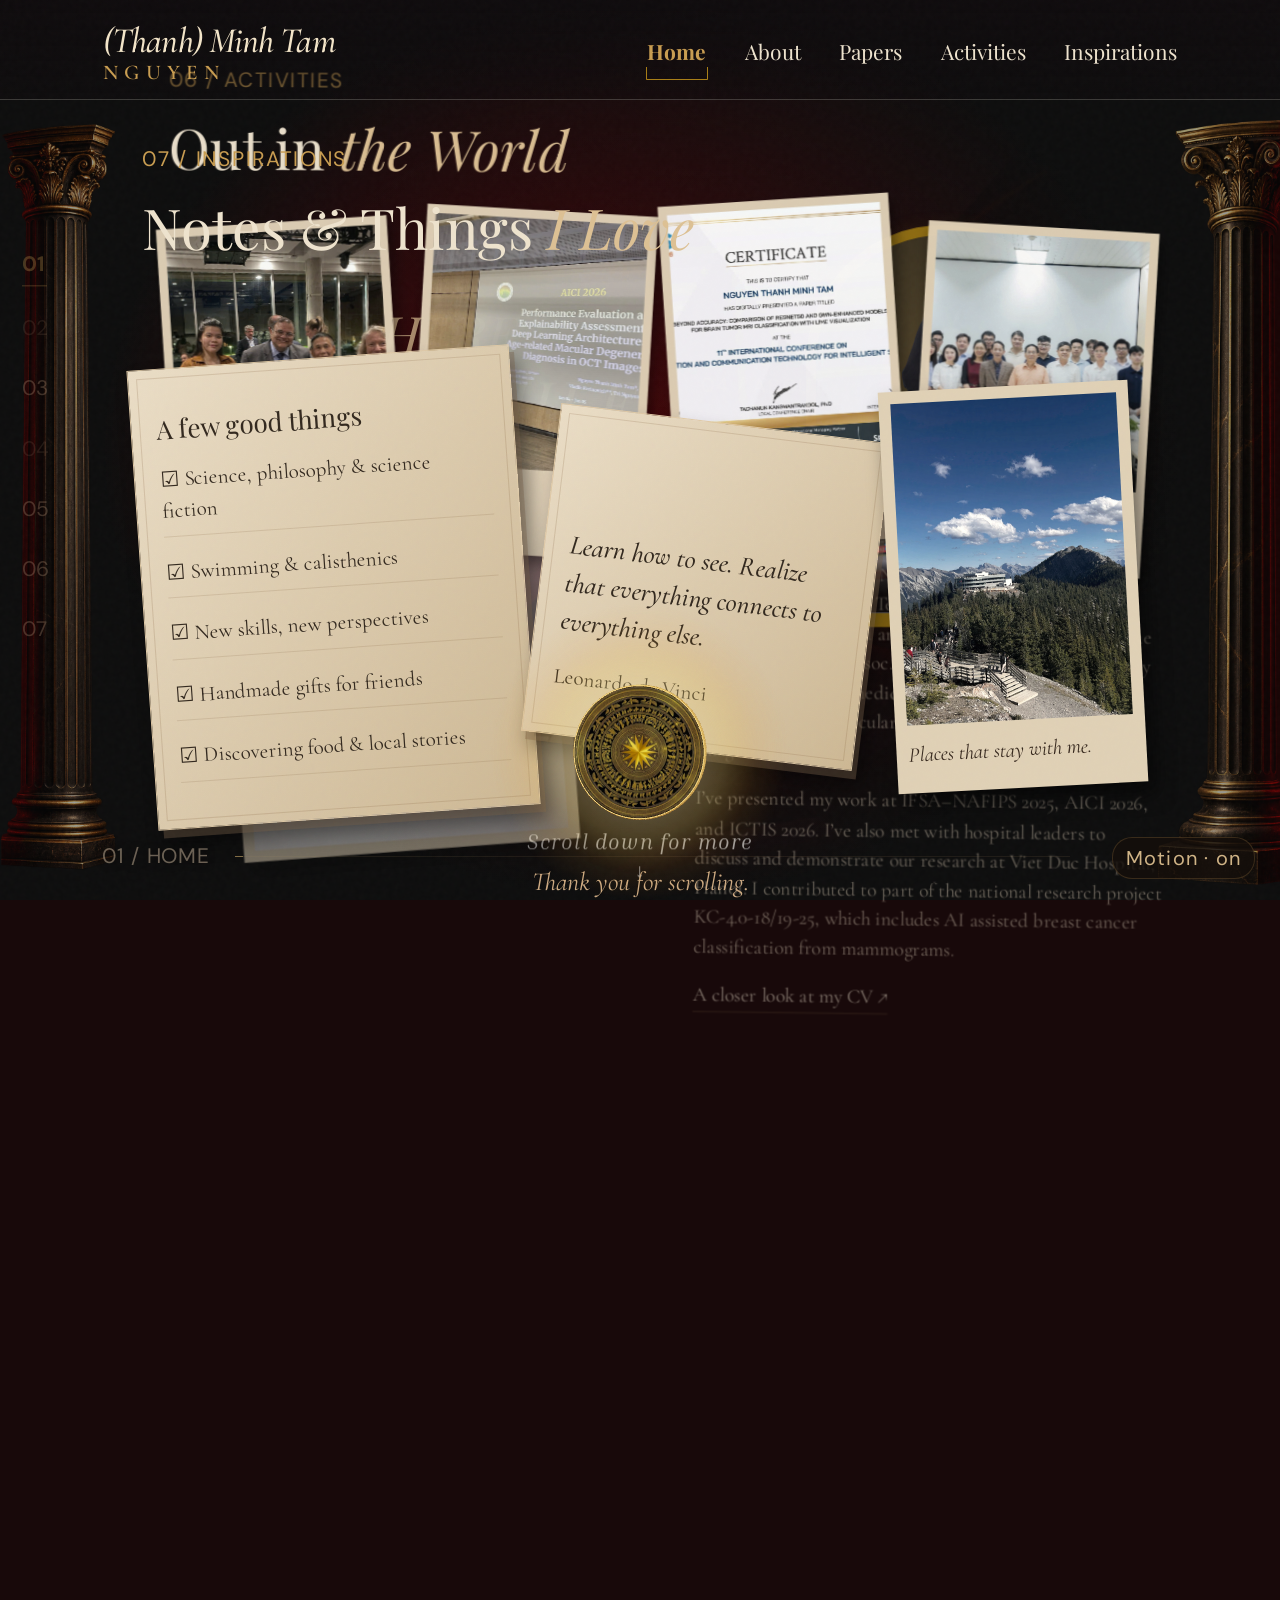
==== commit 1f50e9ea: "Refine hospital wording, simplify ending and slow scene transitions" ====
--- a/index.html
+++ b/index.html
@@ -7,10 +7,10 @@
 <section id="home" data-name="Home" data-caption="The beginning. A warm welcome into my world." class="room home"><div class="column left"></div><div class="column right"></div><header><a class="wordmark" href="#home" aria-label="(Thanh) Minh Tam Nguyen, Home"><span class="brand-given">(Thanh) Minh Tam</span><span class="brand-family">Nguyen</span></a><nav><a href="#home">Home</a><a href="#about">About</a><a href="#papers">Papers</a><a href="#world">Activities</a><a href="#notes">Inspirations</a></nav></header><div class="hero-grid"><div><p class="eyebrow">A LITTLE CORNER OF MY WORLD</p><h1>HERE,<br><em>FOR A WHILE</em></h1><p class="intro">A collection of things I’ve learned, made, seen, and loved.</p><a class="pill" href="#fall">Explore more <span>↗</span></a><div class="anchor hero-anchor" data-anchor></div></div><figure class="arch"><img src="assets/figma-portrait.png" alt="(Thanh) Minh Tam Nguyen"><figcaption>Researcher. Learner. Dreamer.</figcaption></figure></div><div class="home-bottom"><span>AI & HEALTHCARE · HANOI, VIETNAM</span><a href="#fall">Scroll down for more</a></div></section>
 <section id="fall" data-name="The Fall" data-caption="From thoughts to sounds. Let the journey unfold." class="room fall"><p class="eyebrow">02 / A MOMENT BETWEEN WORLDS</p><h2>SET THE<br><em>ATMOSPHERE</em></h2><p>Every visual has its own rhythm.<br>Turn your audio on for a complete experience.</p><div class="anchor fall-anchor" data-anchor></div><div class="distant-record" aria-hidden="true"></div><span class="scroll-whisper">KEEP SCROLLING ↓</span></section>
 <section id="vinyl" data-name="Vinyl" data-caption="Music for a deeper mind." class="room vinyl"><div class="column left"></div><div class="section-heading"><p class="eyebrow">03 / THE SOUNDTRACK</p><h2>A small soundtrack<br>for a <em>bigger self.</em></h2></div><div class="player"><div class="turntable"><div class="record"><div class="record-label"></div></div><div class="anchor spindle" data-anchor></div><button id="needle" class="needle" aria-label="Play music" aria-pressed="false"><span class="pivot"></span><span class="arm"></span><span class="cartridge"></span></button></div><div class="player-info"><p class="eyebrow">MUSIC SOURCE</p><form class="music-source" id="music-source"><label class="sr-only" for="music-url">YouTube or direct audio URL</label><input id="music-url" type="text" inputmode="url" autocomplete="off" spellcheck="false" aria-describedby="music-url-note" placeholder="Paste YouTube URL..." aria-label="YouTube or direct audio URL"><button type="submit">+ Add to Queue</button></form><p id="music-url-note" class="music-url-note" role="status" hidden></p><p class="eyebrow">NOW PLAYING</p><h3 id="track-title">Your personal soundtrack</h3><p id="music-status" role="status">Choose your music, then lower the needle.</p><input type="range" id="seek" value="0" min="0" max="100" step="0.1" aria-label="Seek through track" disabled><div class="time"><span id="elapsed">0:00</span><span id="duration">0:00</span></div><button class="play" id="play" aria-label="Play music" aria-pressed="false">▶</button><label class="music-picker">Choose music <input id="music-file" type="file" accept="audio/*" multiple></label><p class="eyebrow queue-heading">QUEUE</p><div class="music-queue" id="music-queue" aria-label="Music queue"></div><blockquote>“Music makes sense of what<br>words cannot.”</blockquote></div></div><audio id="audio" loop preload="metadata"></audio></section>
-<section id="about" data-name="About" data-caption="The person behind the work." class="room about"><figure class="polaroid portrait"><img src="assets/photo.jpg" alt="Minh Tam portrait" loading="lazy"></figure><div class="about-copy"><p class="eyebrow">04 / ABOUT</p><h2>A little bit<br><em>about me.</em></h2><p>I’m (Thanh) Minh Tam Nguyen. I received my bachelor’s degree in Information Technology from Thang Long University in 2026 and am a member of its AI in Medicine Laboratory, led by Assoc. Prof. Nguyen Hoang Phuong. My research focuses on medical image classification and explainable AI, particularly for MRI, fundus, and OCT images.</p><p>I’ve presented my work at IFSA–NAFIPS 2025, AICI 2026, and ICTIS 2026. I’ve also met with hospital leaders to discuss and demonstrate our research at the Vietnam National Eye Hospital and Viet Duc Friendship Hospital. I contributed to part of the national research project KC-4.0-18/19-25, which includes AI assisted breast cancer classification from mammograms.</p><a class="text-link" href="https://drive.google.com/file/d/14yYxkiWP2YbQPNroldaMqJadAmsYbFKJ/view?usp=sharing" target="_blank" rel="noopener">A closer look at my CV ↗</a></div><div class="anchor about-anchor" data-anchor></div></section>
+<section id="about" data-name="About" data-caption="The person behind the work." class="room about"><figure class="polaroid portrait"><img src="assets/photo.jpg" alt="Minh Tam portrait" loading="lazy"></figure><div class="about-copy"><p class="eyebrow">04 / ABOUT</p><h2>A little bit<br><em>about me.</em></h2><p>I’m (Thanh) Minh Tam Nguyen. I received my bachelor’s degree in Information Technology from Thang Long University in 2026 and am a member of its AI in Medicine Laboratory, led by Assoc. Prof. Nguyen Hoang Phuong. My research focuses on medical image classification and explainable AI, particularly for MRI, fundus, and OCT images.</p><p>I’ve presented my work at IFSA–NAFIPS 2025, AICI 2026, and ICTIS 2026. I’ve also met with hospital leaders to discuss and demonstrate our research at Viet Duc Hospital, Hanoi. I contributed to part of the national research project KC-4.0-18/19-25, which includes AI assisted breast cancer classification from mammograms.</p><a class="text-link" href="https://drive.google.com/file/d/14yYxkiWP2YbQPNroldaMqJadAmsYbFKJ/view?usp=sharing" target="_blank" rel="noopener">A closer look at my CV ↗</a></div><div class="anchor about-anchor" data-anchor></div></section>
 <section id="papers" data-name="Papers" data-caption="Turning curiosity into contribution." class="room papers"><div class="section-heading"><div><p class="eyebrow">05 / PAPERS</p><h2>Research <em>Papers</em></h2></div><a class="pill" href="https://drive.google.com/drive/u/0/folders/1-hpAHe17_kjRJd441aNBSOUWU3FpnGoP" target="_blank" rel="noopener">All papers ↗</a></div><div class="anchor papers-anchor" data-anchor></div><div id="paper-grid" class="paper-grid"></div></section>
 <section id="world" data-name="Activities" data-caption="Conferences, people, places, new perspectives." class="room world"><p class="eyebrow">06 / ACTIVITIES</p><h2>Out in <em>the World</em></h2><div class="anchor world-anchor" data-anchor></div><div id="gallery" class="gallery"></div><div class="presentation-videos"><h3>Research presentations</h3><a href="https://www.youtube.com/watch?v=Ee30jSyR9mA&amp;t=2s" target="_blank" rel="noopener">Watch presentation 01 ↗</a><a href="https://www.youtube.com/watch?v=jyAJnzRN-e8&amp;t=47s" target="_blank" rel="noopener">Watch presentation 02 ↗</a><a href="https://www.youtube.com/watch?v=eNrCDuYCeQE&amp;t=4s" target="_blank" rel="noopener">Watch presentation 03 ↗</a></div><details><summary>More moments from the journey ↗</summary><div id="more-gallery" class="gallery more"></div><a class="text-link" href="https://www.youtube.com/watch?v=NqmubEpO2CI" target="_blank" rel="noopener">Math discussion with Prof. Vladik Kreinovich ↗</a></details></section>
-<section id="notes" data-name="Inspirations" data-caption="The little things that make life richer." class="room notes"><p class="eyebrow">07 / INSPIRATIONS</p><h2>Notes & Things <em>I Love</em></h2><div class="scrapbook"><article class="paper checklist"><h3>A few good things</h3><p>☑ Science, philosophy & science fiction</p><p>☑ Swimming & calisthenics</p><p>☑ New skills, new perspectives</p><p>☑ Handmade gifts for friends</p><p>☑ Discovering food & local stories</p></article><article class="paper letter"><div class="anchor notes-anchor" data-anchor></div><blockquote class="handwritten">Learn how to see. Realize that everything connects to everything else.</blockquote><cite>Leonardo da Vinci</cite></article><figure class="polaroid memory"><img src="assets/conf/banff.jpg" alt="A view of Banff, Canada" loading="lazy"><figcaption>Places that stay with me.</figcaption></figure></div><div class="contact"><a href="mailto:minhtam.ngynt@gmail.com">Say hello ↗</a><a href="https://github.com/minhtamngynt-art" target="_blank" rel="noopener">GitHub ↗</a></div></section>
-<footer><p>Thank you for scrolling.</p><em>Same curious mind. More to explore.</em><div class="anchor end-anchor" data-anchor></div><small>(Thanh) Minh Tam Nguyen · A journey in progress</small><a href="#home">BACK TO THE BEGINNING ↑</a></footer></main>
+<section id="notes" data-name="Inspirations" data-caption="The little things that make life richer." class="room notes"><p class="eyebrow">07 / INSPIRATIONS</p><h2>Notes & Things <em>I Love</em></h2><div class="scrapbook"><article class="paper checklist"><h3>A few good things</h3><p>☑ Science, philosophy & science fiction</p><p>☑ Swimming & calisthenics</p><p>☑ New skills, new perspectives</p><p>☑ Handmade gifts for friends</p><p>☑ Discovering food & local stories</p></article><article class="paper letter"><div class="anchor notes-anchor" data-anchor></div><blockquote class="handwritten">Learn how to see. Realize that everything connects to everything else.</blockquote><cite>Leonardo da Vinci</cite></article><figure class="polaroid memory"><img src="assets/conf/banff.jpg" alt="A view of Banff, Canada" loading="lazy"><figcaption>Places that stay with me.</figcaption></figure></div></section>
+<footer><p>Thank you for scrolling.</p><div class="anchor end-anchor" data-anchor></div><a href="#home">BACK TO THE BEGINNING ↑</a></footer></main>
 <button id="mini-player" class="mini-player" hidden aria-label="Pause music">Ⅱ <span>Soundtrack playing</span></button><dialog id="lightbox"><button id="close-photo" aria-label="Close photo">×</button><img alt=""><p></p></dialog><script src="content.js"></script><script src="scene-settings.js"></script><script src="motion.js"></script><script src="figma-opening.js"></script><script src="cinematic.js"></script><script src="music-source.js"></script><script src="music-player.js"></script><script src="script.js"></script><script type="module" src="medallion.js"></script></body></html>
 
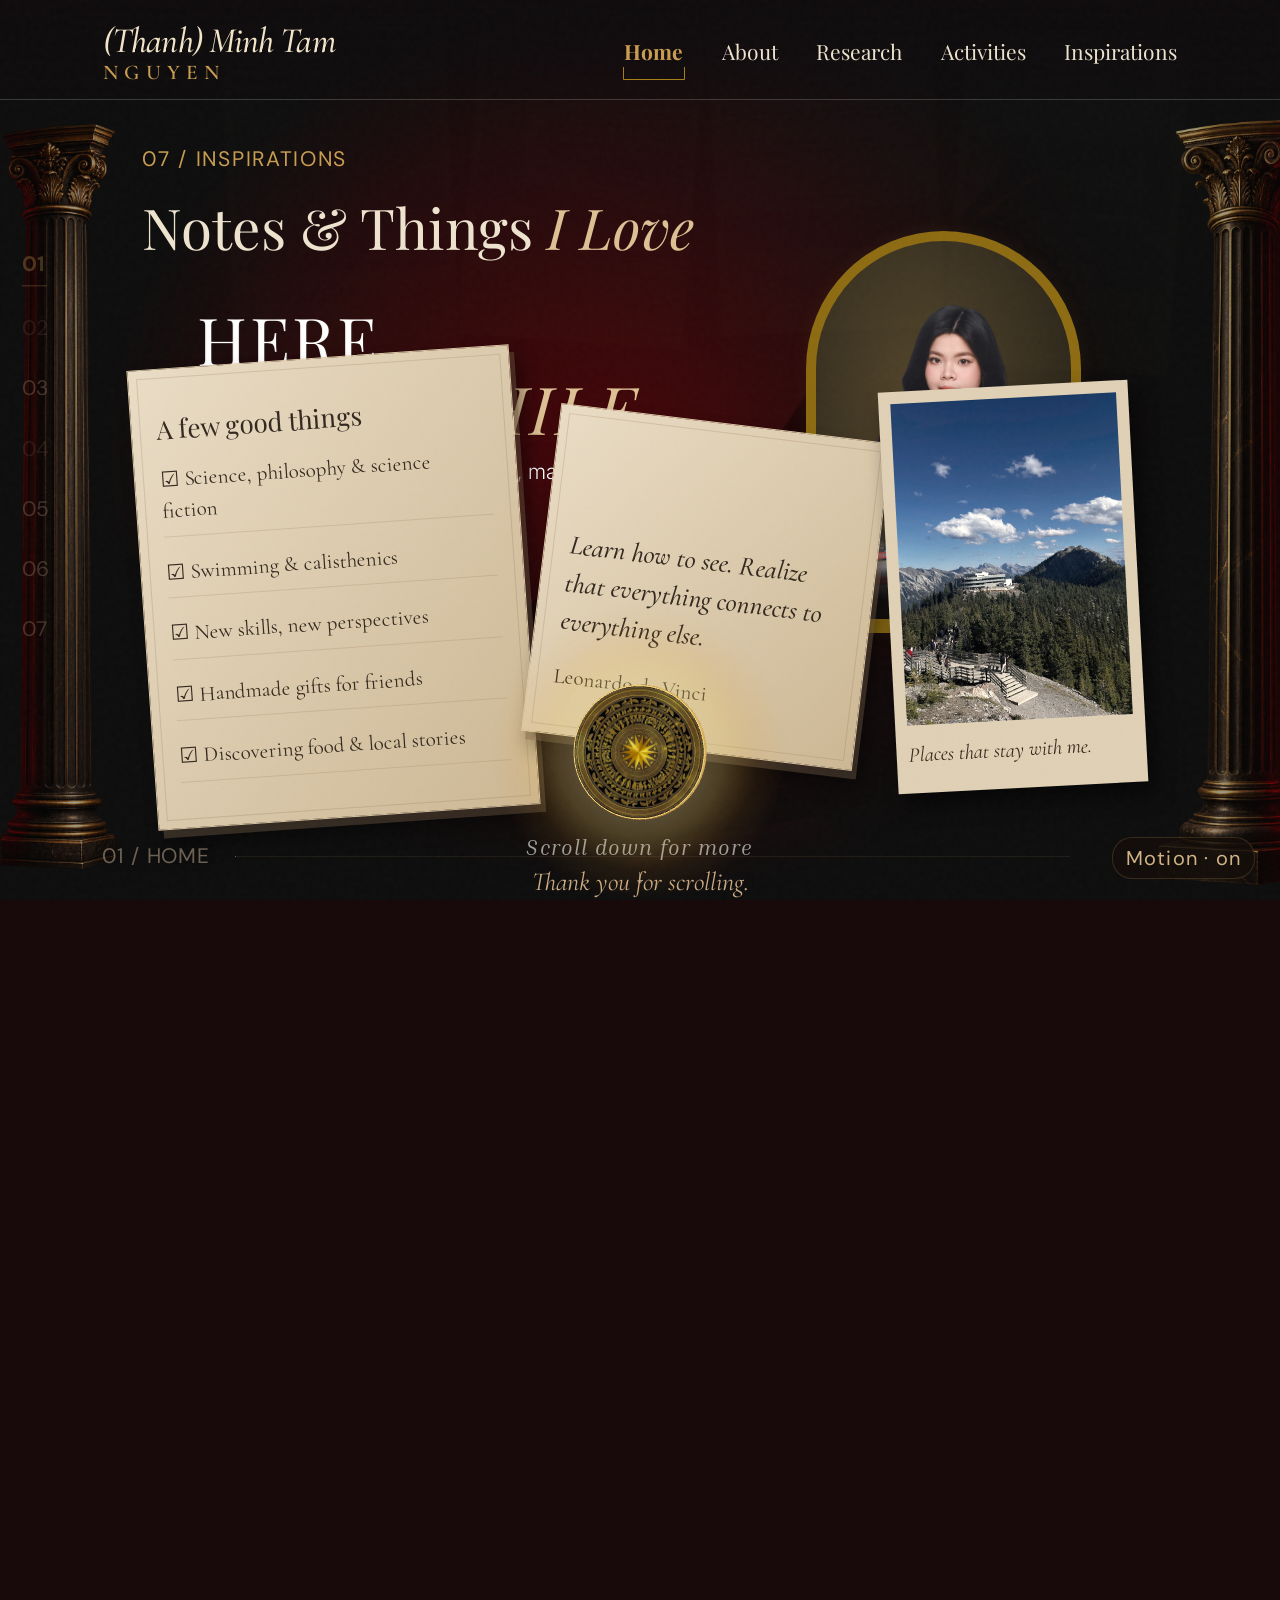
==== commit cfe6b87f: "Add featured EMD-Corr research and four detailed project pages" ====
--- a/index.html
+++ b/index.html
@@ -1,14 +1,29 @@
 <!doctype html>
-<html lang="en"><head><meta charset="utf-8"><meta name="viewport" content="width=device-width,initial-scale=1"><meta name="theme-color" content="#300909"><meta name="description" content="(Thanh) Minh Tam Nguyen — AI in healthcare, research, and a life of curiosity."><title>(Thanh) Minh Tam Nguyen — Here, for a while</title><link rel="stylesheet" href="style.css"><link rel="stylesheet" href="cinematic.css"><link rel="stylesheet" href="figma-opening.css"><link rel="stylesheet" href="customize.css"></head>
+<html lang="en"><head><meta charset="utf-8"><meta name="viewport" content="width=device-width,initial-scale=1"><meta name="theme-color" content="#300909"><meta name="description" content="(Thanh) Minh Tam Nguyen — AI in healthcare, research, and a life of curiosity."><title>(Thanh) Minh Tam Nguyen — Here, for a while</title><link rel="stylesheet" href="style.css"><link rel="stylesheet" href="cinematic.css"><link rel="stylesheet" href="figma-opening.css"><link rel="stylesheet" href="customize.css"><link rel="stylesheet" href="project.css"></head>
 <body><a class="skip" href="#about">Skip to content</a>
 <div class="grain" aria-hidden="true"></div><svg class="trail" aria-hidden="true"><path id="trail-path"/></svg><div class="coin" id="traveler" aria-hidden="true"><span>✦</span>MT<small>• &nbsp; • &nbsp; •</small></div>
 <aside class="timeline" aria-label="Chapters"></aside><aside class="signature"><div class="seal">✦<br>MT</div><p>A PERSONAL<br>WEBSITE JOURNEY</p><i></i><p>IDEAS<br>PEOPLE<br>PLACES<br>AND A MORE<br>THOUGHTFUL ME</p><blockquote>“A curious mind<br>in a constantly<br>expanding world.”</blockquote></aside>
 <main>
-<section id="home" data-name="Home" data-caption="The beginning. A warm welcome into my world." class="room home"><div class="column left"></div><div class="column right"></div><header><a class="wordmark" href="#home" aria-label="(Thanh) Minh Tam Nguyen, Home"><span class="brand-given">(Thanh) Minh Tam</span><span class="brand-family">Nguyen</span></a><nav><a href="#home">Home</a><a href="#about">About</a><a href="#papers">Papers</a><a href="#world">Activities</a><a href="#notes">Inspirations</a></nav></header><div class="hero-grid"><div><p class="eyebrow">A LITTLE CORNER OF MY WORLD</p><h1>HERE,<br><em>FOR A WHILE</em></h1><p class="intro">A collection of things I’ve learned, made, seen, and loved.</p><a class="pill" href="#fall">Explore more <span>↗</span></a><div class="anchor hero-anchor" data-anchor></div></div><figure class="arch"><img src="assets/figma-portrait.png" alt="(Thanh) Minh Tam Nguyen"><figcaption>Researcher. Learner. Dreamer.</figcaption></figure></div><div class="home-bottom"><span>AI & HEALTHCARE · HANOI, VIETNAM</span><a href="#fall">Scroll down for more</a></div></section>
+<section id="home" data-name="Home" data-caption="The beginning. A warm welcome into my world." class="room home"><div class="column left"></div><div class="column right"></div><header><a class="wordmark" href="#home" aria-label="(Thanh) Minh Tam Nguyen, Home"><span class="brand-given">(Thanh) Minh Tam</span><span class="brand-family">Nguyen</span></a><nav><a href="#home">Home</a><a href="#about">About</a><a href="#papers">Research</a><a href="#world">Activities</a><a href="#notes">Inspirations</a></nav></header><div class="hero-grid"><div><p class="eyebrow">A LITTLE CORNER OF MY WORLD</p><h1>HERE,<br><em>FOR A WHILE</em></h1><p class="intro">A collection of things I’ve learned, made, seen, and loved.</p><a class="pill" href="#fall">Explore more <span>↗</span></a><div class="anchor hero-anchor" data-anchor></div></div><figure class="arch"><img src="assets/figma-portrait.png" alt="(Thanh) Minh Tam Nguyen"><figcaption>Researcher. Learner. Dreamer.</figcaption></figure></div><div class="home-bottom"><span>AI & HEALTHCARE · HANOI, VIETNAM</span><a href="#fall">Scroll down for more</a></div></section>
 <section id="fall" data-name="The Fall" data-caption="From thoughts to sounds. Let the journey unfold." class="room fall"><p class="eyebrow">02 / A MOMENT BETWEEN WORLDS</p><h2>SET THE<br><em>ATMOSPHERE</em></h2><p>Every visual has its own rhythm.<br>Turn your audio on for a complete experience.</p><div class="anchor fall-anchor" data-anchor></div><div class="distant-record" aria-hidden="true"></div><span class="scroll-whisper">KEEP SCROLLING ↓</span></section>
 <section id="vinyl" data-name="Vinyl" data-caption="Music for a deeper mind." class="room vinyl"><div class="column left"></div><div class="section-heading"><p class="eyebrow">03 / THE SOUNDTRACK</p><h2>A small soundtrack<br>for a <em>bigger self.</em></h2></div><div class="player"><div class="turntable"><div class="record"><div class="record-label"></div></div><div class="anchor spindle" data-anchor></div><button id="needle" class="needle" aria-label="Play music" aria-pressed="false"><span class="pivot"></span><span class="arm"></span><span class="cartridge"></span></button></div><div class="player-info"><p class="eyebrow">MUSIC SOURCE</p><form class="music-source" id="music-source"><label class="sr-only" for="music-url">YouTube or direct audio URL</label><input id="music-url" type="text" inputmode="url" autocomplete="off" spellcheck="false" aria-describedby="music-url-note" placeholder="Paste YouTube URL..." aria-label="YouTube or direct audio URL"><button type="submit">+ Add to Queue</button></form><p id="music-url-note" class="music-url-note" role="status" hidden></p><p class="eyebrow">NOW PLAYING</p><h3 id="track-title">Your personal soundtrack</h3><p id="music-status" role="status">Choose your music, then lower the needle.</p><input type="range" id="seek" value="0" min="0" max="100" step="0.1" aria-label="Seek through track" disabled><div class="time"><span id="elapsed">0:00</span><span id="duration">0:00</span></div><button class="play" id="play" aria-label="Play music" aria-pressed="false">▶</button><label class="music-picker">Choose music <input id="music-file" type="file" accept="audio/*" multiple></label><p class="eyebrow queue-heading">QUEUE</p><div class="music-queue" id="music-queue" aria-label="Music queue"></div><blockquote>“Music makes sense of what<br>words cannot.”</blockquote></div></div><audio id="audio" loop preload="metadata"></audio></section>
 <section id="about" data-name="About" data-caption="The person behind the work." class="room about"><figure class="polaroid portrait"><img src="assets/photo.jpg" alt="Minh Tam portrait" loading="lazy"></figure><div class="about-copy"><p class="eyebrow">04 / ABOUT</p><h2>A little bit<br><em>about me.</em></h2><p>I’m (Thanh) Minh Tam Nguyen. I received my bachelor’s degree in Information Technology from Thang Long University in 2026 and am a member of its AI in Medicine Laboratory, led by Assoc. Prof. Nguyen Hoang Phuong. My research focuses on medical image classification and explainable AI, particularly for MRI, fundus, and OCT images.</p><p>I’ve presented my work at IFSA–NAFIPS 2025, AICI 2026, and ICTIS 2026. I’ve also met with hospital leaders to discuss and demonstrate our research at Viet Duc Hospital, Hanoi. I contributed to part of the national research project KC-4.0-18/19-25, which includes AI assisted breast cancer classification from mammograms.</p><a class="text-link" href="https://drive.google.com/file/d/14yYxkiWP2YbQPNroldaMqJadAmsYbFKJ/view?usp=sharing" target="_blank" rel="noopener">A closer look at my CV ↗</a></div><div class="anchor about-anchor" data-anchor></div></section>
-<section id="papers" data-name="Papers" data-caption="Turning curiosity into contribution." class="room papers"><div class="section-heading"><div><p class="eyebrow">05 / PAPERS</p><h2>Research <em>Papers</em></h2></div><a class="pill" href="https://drive.google.com/drive/u/0/folders/1-hpAHe17_kjRJd441aNBSOUWU3FpnGoP" target="_blank" rel="noopener">All papers ↗</a></div><div class="anchor papers-anchor" data-anchor></div><div id="paper-grid" class="paper-grid"></div></section>
+<section id="papers" data-name="Research" data-caption="Turning curiosity into contribution." class="room papers"><div class="section-heading"><div><p class="eyebrow">05 / RESEARCH</p><h2>Selected <em>Research</em></h2></div><a class="pill" href="https://drive.google.com/drive/u/0/folders/1-hpAHe17_kjRJd441aNBSOUWU3FpnGoP" target="_blank" rel="noopener">All papers ↗</a></div><div class="anchor papers-anchor" data-anchor></div><!-- SELECTED_PROJECTS_START -->
+<div class="selected-research"><div class="research-intro"><h3>From predictions<br>to <em>explanations.</em></h3><p>My research has expanded from classification and class imbalance to reliability, shortcut learning, and the development of patch-based explanation methods.</p></div>
+<div class="research-project-grid"><article class="research-card research-featured">
+<div class="research-card-copy"><p class="research-badge">Latest research · Method development</p><p class="research-venue">AICI 2027 manuscript</p><h3>EMD-Corr for Explainable Retinal Classification</h3><p>Evaluating patch-based explanations across fundus and OCT images, with Discriminative Patch Weighting and systematic ablation studies.</p><p class="research-tags">EMD-Corr · DPW · Fundus + OCT</p><a class="research-link" href="projects/emd-corr.html" target="_blank" rel="noopener">View project ↗<span class="sr-only"> (opens in a new tab)</span></a></div>
+<div class="research-card-evidence"><strong>93.25% OCT accuracy</strong><p>Best reported configuration; a separate fundus evaluation reached 52.07%.</p><p class="research-growth"><span>Research development</span>From inspecting existing explanations to adapting and developing patch-based explanation methods.</p></div></article></div>
+<ol class="research-path" aria-label="Development of my research focus"><li><span>01</span><strong>Build classifiers</strong><small>Diabetic Retinopathy Classification</small></li><li><span>02</span><strong>Audit reliability</strong><small>Brain Tumor MRI: Beyond Accuracy</small></li><li><span>03</span><strong>Examine explanations</strong><small>AMD Diagnosis from OCT Images</small></li><li class="research-path-latest"><span>04 · Latest</span><strong>Develop methods</strong><small>EMD-Corr for Explainable Retinal Classification</small></li></ol>
+<div class="research-project-grid"><article class="research-card">
+<div class="research-card-copy"><p class="research-badge">Attention &amp; explanations</p><p class="research-venue">AICI 2026</p><h3>AMD Diagnosis from OCT Images</h3><p>Comparing CNN, attention-enhanced CNN, and transformer models through cross-validation and visual explanations.</p><p class="research-tags">ResNet50 · CBAM · Swin-Tiny</p><a class="research-link" href="projects/amd-oct.html" target="_blank" rel="noopener">View project ↗<span class="sr-only"> (opens in a new tab)</span></a></div>
+<div class="research-card-evidence"><strong>93.4% ± 1.5 pp accuracy</strong><p>ResNet50 · three-fold cross-validation.</p><p class="research-growth"><span>Research development</span>Extending evaluation to stability and explanation behavior, beyond predictive scores alone.</p></div></article>
+<article class="research-card">
+<div class="research-card-copy"><p class="research-badge">Reliability audit</p><p class="research-venue">ICTIS 2026</p><h3>Brain Tumor MRI: Beyond Accuracy</h3><p>Investigating background reliance, shortcut learning, and the risks of slice-level evaluation behind near-perfect scores.</p><p class="research-tags">ResNet50 · GWN · LIME</p><a class="research-link" href="projects/brain-mri.html" target="_blank" rel="noopener">View project ↗<span class="sr-only"> (opens in a new tab)</span></a></div>
+<div class="research-card-evidence"><strong>Reliability beyond accuracy</strong><p>Patient-wise separation could not be established.</p><p class="research-growth"><span>Research development</span>Asking what supports a prediction and whether the evaluation can be trusted.</p></div></article>
+<article class="research-card">
+<div class="research-card-copy"><p class="research-badge">Classification foundations</p><p class="research-venue">Bachelor’s thesis · IFSA–NAFIPS 2025 / Springer 2026</p><h3>Diabetic Retinopathy Classification</h3><p>Comparing three-class screening and five-class severity grading, with a focus on preprocessing and class imbalance.</p><p class="research-tags">Fundus · CLAHE · DenseNet121</p><a class="research-link" href="projects/diabetic-retinopathy.html" target="_blank" rel="noopener">View project ↗<span class="sr-only"> (opens in a new tab)</span></a></div>
+<div class="research-card-evidence"><strong>93% three-class accuracy</strong><p>DenseNet121 · APTOS 2019.</p><p class="research-growth"><span>Research development</span>Building the foundation in preprocessing, transfer learning, class imbalance, and evaluation.</p></div></article></div><p class="research-comparison-note">Different datasets and evaluation protocols: project scores are not a direct ranking of research progress.</p></div>
+<!-- SELECTED_PROJECTS_END --><div class="publication-heading"><h3>Research Papers</h3></div><div id="paper-grid" class="paper-grid"></div></section>
 <section id="world" data-name="Activities" data-caption="Conferences, people, places, new perspectives." class="room world"><p class="eyebrow">06 / ACTIVITIES</p><h2>Out in <em>the World</em></h2><div class="anchor world-anchor" data-anchor></div><div id="gallery" class="gallery"></div><div class="presentation-videos"><h3>Research presentations</h3><a href="https://www.youtube.com/watch?v=Ee30jSyR9mA&amp;t=2s" target="_blank" rel="noopener">Watch presentation 01 ↗</a><a href="https://www.youtube.com/watch?v=jyAJnzRN-e8&amp;t=47s" target="_blank" rel="noopener">Watch presentation 02 ↗</a><a href="https://www.youtube.com/watch?v=eNrCDuYCeQE&amp;t=4s" target="_blank" rel="noopener">Watch presentation 03 ↗</a></div><details><summary>More moments from the journey ↗</summary><div id="more-gallery" class="gallery more"></div><a class="text-link" href="https://www.youtube.com/watch?v=NqmubEpO2CI" target="_blank" rel="noopener">Math discussion with Prof. Vladik Kreinovich ↗</a></details></section>
 <section id="notes" data-name="Inspirations" data-caption="The little things that make life richer." class="room notes"><p class="eyebrow">07 / INSPIRATIONS</p><h2>Notes & Things <em>I Love</em></h2><div class="scrapbook"><article class="paper checklist"><h3>A few good things</h3><p>☑ Science, philosophy & science fiction</p><p>☑ Swimming & calisthenics</p><p>☑ New skills, new perspectives</p><p>☑ Handmade gifts for friends</p><p>☑ Discovering food & local stories</p></article><article class="paper letter"><div class="anchor notes-anchor" data-anchor></div><blockquote class="handwritten">Learn how to see. Realize that everything connects to everything else.</blockquote><cite>Leonardo da Vinci</cite></article><figure class="polaroid memory"><img src="assets/conf/banff.jpg" alt="A view of Banff, Canada" loading="lazy"><figcaption>Places that stay with me.</figcaption></figure></div></section>
 <footer><p>Thank you for scrolling.</p><div class="anchor end-anchor" data-anchor></div><a href="#home">BACK TO THE BEGINNING ↑</a></footer></main>
--- a/project.css
+++ b/project.css
@@ -0,0 +1,8 @@
+@import url('https://fonts.googleapis.com/css2?family=DM+Sans:wght@400;500;600&family=Playfair+Display:ital,wght@0,400;0,500;1,400&display=swap');
+/* Shared research cards and quiet, readable project pages. */
+.selected-research{margin:35px 0 75px}.research-intro{max-width:760px}.cinematic .research-intro h3{font:400 clamp(32px,4vw,50px)/1.15 'Playfair Display',Georgia,serif;margin:0 0 22px}.research-intro em{color:#dec17d}.research-intro p,.research-card p,.research-comparison-note{font:400 20px/1.6 'DM Sans',sans-serif;color:#e0d6c6}
+.research-path{display:grid;grid-template-columns:repeat(4,1fr);gap:20px;list-style:none;padding:0;margin:32px 0 40px}.research-path li{border-top:1px solid #a5875355;padding:18px 0}.research-path span,.research-badge{display:block;color:#e4c77f;font:500 20px/1.5 'DM Sans',sans-serif;letter-spacing:.12em;text-transform:uppercase}.research-path strong{display:block;font:400 23px/1.3 'Playfair Display',Georgia,serif;margin:12px 0}.research-path small{display:block;color:#c5b7a4;font:400 20px/1.5 'DM Sans',sans-serif}.research-path .research-path-latest{border-color:#e9c574}
+.research-project-grid{display:grid;grid-template-columns:repeat(3,minmax(0,1fr));gap:22px}.research-card{display:flex;flex-direction:column;padding:28px;background:linear-gradient(145deg,#211b16f5,#180f10f5);border:1px solid #a587534d;border-radius:8px;min-width:0}.research-card.research-featured{grid-column:1/-1;display:grid;grid-template-columns:1.45fr 1fr;gap:40px;padding:38px;border:1px solid #d6b461;box-shadow:inset 0 0 40px #b6852420,0 8px 35px #0003;background:radial-gradient(ellipse at 100% 0,#9c652633,transparent 65%),#211514}.research-featured .research-badge{display:inline-block;border:1px solid #bda05d;padding:6px 12px;background:#9d76251a}.cinematic .research-card h3{font:400 29px/1.25 'Playfair Display',Georgia,serif;color:#f4e7cf;margin:15px 0}.cinematic .research-featured h3{font-size:clamp(32px,3.5vw,43px)}.research-card .research-venue{font-size:20px;color:#c5b7a4}.research-card .research-tags{font-size:20px;color:#d9be83}.research-link{display:inline-block;margin:12px 0 20px;color:#f0d28a;text-decoration:none;border-bottom:1px solid #a58753;padding:7px 0;font:500 20px/1.4 'DM Sans',sans-serif}.research-link:hover{color:#fff0ce;border-color:currentColor}.research-link:focus-visible{outline:2px solid #f0d28a;outline-offset:6px}.research-card-evidence{margin-top:auto;padding-top:22px;border-top:1px solid #a587533b}.research-featured .research-card-evidence{margin:0;align-self:center;padding:26px 0 26px 30px;border-top:0;border-left:1px solid #a5875366}.research-card-evidence>strong{display:block;color:#e9cc85;font:400 27px/1.3 'Playfair Display',Georgia,serif}.research-featured .research-card-evidence>strong{font-size:36px}.research-card-evidence>p{font-size:20px}.research-growth{margin-top:24px}.research-growth span,.project-development>span{display:block;font:500 20px/1.5 'DM Sans',sans-serif;color:#cfb986;letter-spacing:.1em;text-transform:uppercase;margin-bottom:10px}.research-comparison-note{font-size:20px;max-width:760px;margin-top:25px}.publication-heading{border-top:1px solid #ac8c464d;padding-top:35px}.cinematic .publication-heading h3{font:400 clamp(32px,4vw,46px)/1.2 'Playfair Display',Georgia,serif;margin:0}
+.project-page{margin:0;background:radial-gradient(ellipse at 90% 0,#54202077,transparent 50%),#1e0e11;color:#eadfcf;font:400 20px/1.75 'DM Sans',sans-serif}.project-page *{box-sizing:border-box}.project-page a{color:#e5c47e;text-underline-offset:5px}.project-page a:focus-visible{outline:2px solid #e5c47e;outline-offset:5px}.project-header,.project-footer{max-width:1200px;margin:auto;padding:28px 36px;display:flex;justify-content:space-between;gap:24px;border-bottom:1px solid #a587534d}.project-header a{text-decoration:none;font-size:20px}.project-owner{font-family:'Playfair Display',Georgia,serif}.project-page main{max-width:1200px;margin:auto;padding:0 36px}.project-hero{max-width:1000px;padding:70px 0 50px}.project-hero h1{font:400 clamp(38px,5.4vw,66px)/1.15 'Playfair Display',Georgia,serif;margin:22px 0;color:#f5e6ca}.project-paper{max-width:850px;color:#cdbda4;font-family:'Playfair Display',Georgia,serif;font-style:italic;font-size:25px}.research-venue{color:#d7bd8a}.project-development{border-left:2px solid #bb944c;padding:5px 0 5px 25px;margin-top:32px;max-width:820px}.project-development p{margin:0}.project-layout{display:grid;grid-template-columns:225px minmax(0,1fr);gap:50px}.project-toc{position:sticky;top:25px;align-self:start;display:grid;gap:12px;padding:25px 0}.project-toc a{text-decoration:none;font-size:20px;line-height:1.5}.project-toc span{color:#9d8258;margin-right:12px}.project-body section{padding:26px 0 35px;border-top:1px solid #a587534d;scroll-margin-top:25px}.project-number{color:#b7985e;font-size:20px;letter-spacing:.1em;margin:0}.project-page h2{font:400 34px/1.25 'Playfair Display',Georgia,serif;color:#e6c783;margin:12px 0 24px}.project-body li{padding-left:5px;margin-bottom:14px}.project-body ul{padding-left:23px}.results-scroll{max-width:100%;overflow-x:auto;border:1px solid #a5875355;border-radius:4px}.results-scroll table{border-collapse:collapse;width:100%;text-align:left;font-size:20px;line-height:1.55}.results-scroll th,.results-scroll td{padding:15px;border-bottom:1px solid #a5875333;min-width:120px}.results-scroll thead{background:#b8944a1f;color:#ebcf90}.results-scroll tbody th{font-weight:500}.project-related{border-top:1px solid #a587534d;padding:40px 0;display:grid;gap:15px}.project-related a{font-size:20px}.project-footer{border-top:1px solid #a587534d;border-bottom:0;margin-top:30px}.skip-project{position:absolute;top:-100px;left:20px;padding:10px;background:#1e0e11}.skip-project:focus{top:10px}
+@media(max-width:1100px){.research-project-grid{grid-template-columns:repeat(2,minmax(0,1fr))}.research-path{grid-template-columns:repeat(2,1fr)}.project-layout{grid-template-columns:180px minmax(0,1fr);gap:25px}}
+@media(max-width:700px){.research-project-grid,.research-card.research-featured{grid-template-columns:1fr}.research-card,.research-card.research-featured{padding:24px}.research-card.research-featured{gap:12px}.research-featured .research-card-evidence{padding:22px 0 0;border-left:0;border-top:1px solid #a5875366}.research-path{gap:15px}.research-path strong{font-size:21px}.research-path small{font-size:20px}.project-header{flex-direction:column;gap:12px;padding:22px}.project-page main{padding:0 22px}.project-hero{padding:38px 0}.project-layout{display:block}.project-toc{position:static;grid-template-columns:1fr 1fr;border-top:1px solid #a587534d;margin-bottom:15px}.project-header a,.project-toc a{font-size:20px}.project-footer{padding:24px 22px}.project-page h2{font-size:30px}.project-paper{font-size:23px}}
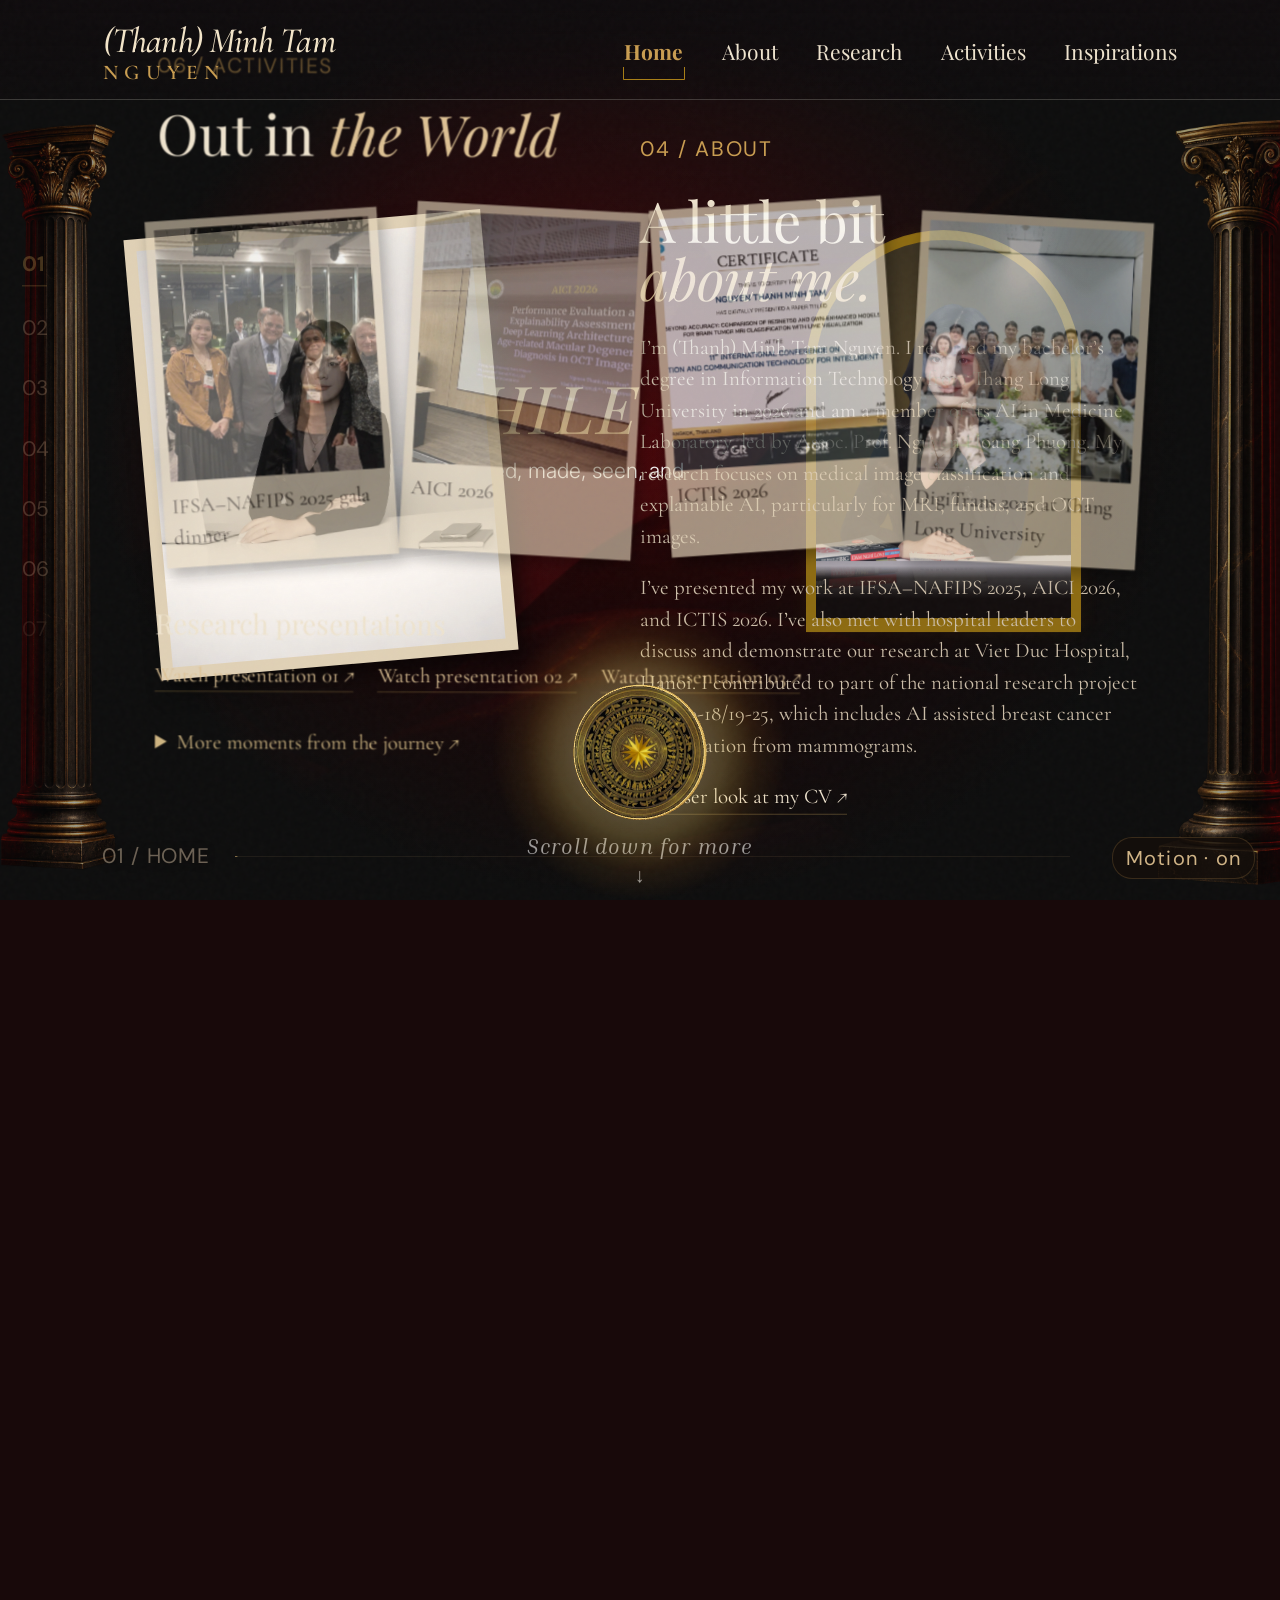
==== commit 052f2627: "Add email and GitHub contact links to closing section" ====
--- a/index.html
+++ b/index.html
@@ -26,6 +26,6 @@
 <!-- SELECTED_PROJECTS_END --><div class="publication-heading"><h3>Research Papers</h3></div><div id="paper-grid" class="paper-grid"></div></section>
 <section id="world" data-name="Activities" data-caption="Conferences, people, places, new perspectives." class="room world"><p class="eyebrow">06 / ACTIVITIES</p><h2>Out in <em>the World</em></h2><div class="anchor world-anchor" data-anchor></div><div id="gallery" class="gallery"></div><div class="presentation-videos"><h3>Research presentations</h3><a href="https://www.youtube.com/watch?v=Ee30jSyR9mA&amp;t=2s" target="_blank" rel="noopener">Watch presentation 01 ↗</a><a href="https://www.youtube.com/watch?v=jyAJnzRN-e8&amp;t=47s" target="_blank" rel="noopener">Watch presentation 02 ↗</a><a href="https://www.youtube.com/watch?v=eNrCDuYCeQE&amp;t=4s" target="_blank" rel="noopener">Watch presentation 03 ↗</a></div><details><summary>More moments from the journey ↗</summary><div id="more-gallery" class="gallery more"></div><a class="text-link" href="https://www.youtube.com/watch?v=NqmubEpO2CI" target="_blank" rel="noopener">Math discussion with Prof. Vladik Kreinovich ↗</a></details></section>
 <section id="notes" data-name="Inspirations" data-caption="The little things that make life richer." class="room notes"><p class="eyebrow">07 / INSPIRATIONS</p><h2>Notes & Things <em>I Love</em></h2><div class="scrapbook"><article class="paper checklist"><h3>A few good things</h3><p>☑ Science, philosophy & science fiction</p><p>☑ Swimming & calisthenics</p><p>☑ New skills, new perspectives</p><p>☑ Handmade gifts for friends</p><p>☑ Discovering food & local stories</p></article><article class="paper letter"><div class="anchor notes-anchor" data-anchor></div><blockquote class="handwritten">Learn how to see. Realize that everything connects to everything else.</blockquote><cite>Leonardo da Vinci</cite></article><figure class="polaroid memory"><img src="assets/conf/banff.jpg" alt="A view of Banff, Canada" loading="lazy"><figcaption>Places that stay with me.</figcaption></figure></div></section>
-<footer><p>Thank you for scrolling.</p><div class="anchor end-anchor" data-anchor></div><a href="#home">BACK TO THE BEGINNING ↑</a></footer></main>
+<footer><p>Thank you for scrolling.</p><div class="footer-contact" aria-label="Contact"><a href="mailto:minhtam.ngynt@gmail.com">minhtam.ngynt@gmail.com ↗</a><a href="https://github.com/minhtamngynt-art" target="_blank" rel="noopener noreferrer">GitHub ↗</a></div><div class="anchor end-anchor" data-anchor></div><a href="#home">BACK TO THE BEGINNING ↑</a></footer></main>
 <button id="mini-player" class="mini-player" hidden aria-label="Pause music">Ⅱ <span>Soundtrack playing</span></button><dialog id="lightbox"><button id="close-photo" aria-label="Close photo">×</button><img alt=""><p></p></dialog><script src="content.js"></script><script src="scene-settings.js"></script><script src="motion.js"></script><script src="figma-opening.js"></script><script src="cinematic.js"></script><script src="music-source.js"></script><script src="music-player.js"></script><script src="script.js"></script><script type="module" src="medallion.js"></script></body></html>
 
--- a/customize.css
+++ b/customize.css
@@ -245,3 +245,8 @@
 /* Cleaned clipboard URLs stay visible for copying or checking. */
 .music-url-note { font-size:20px; line-height:1.4; color:var(--gold, #d7bf80); margin:10px 0 18px; overflow-wrap:anywhere; }
 .music-url-note[hidden] { display:none; }
+
+/* Contact links at the end of the journey. */
+.footer-contact{display:flex;flex-wrap:wrap;justify-content:center;gap:12px 32px;margin:24px auto;color:var(--gold);font-size:20px;line-height:1.5}
+.footer-contact a{padding:8px 0;overflow-wrap:anywhere;text-underline-offset:5px}
+.footer-contact a:hover{text-decoration:underline;color:var(--cream)}
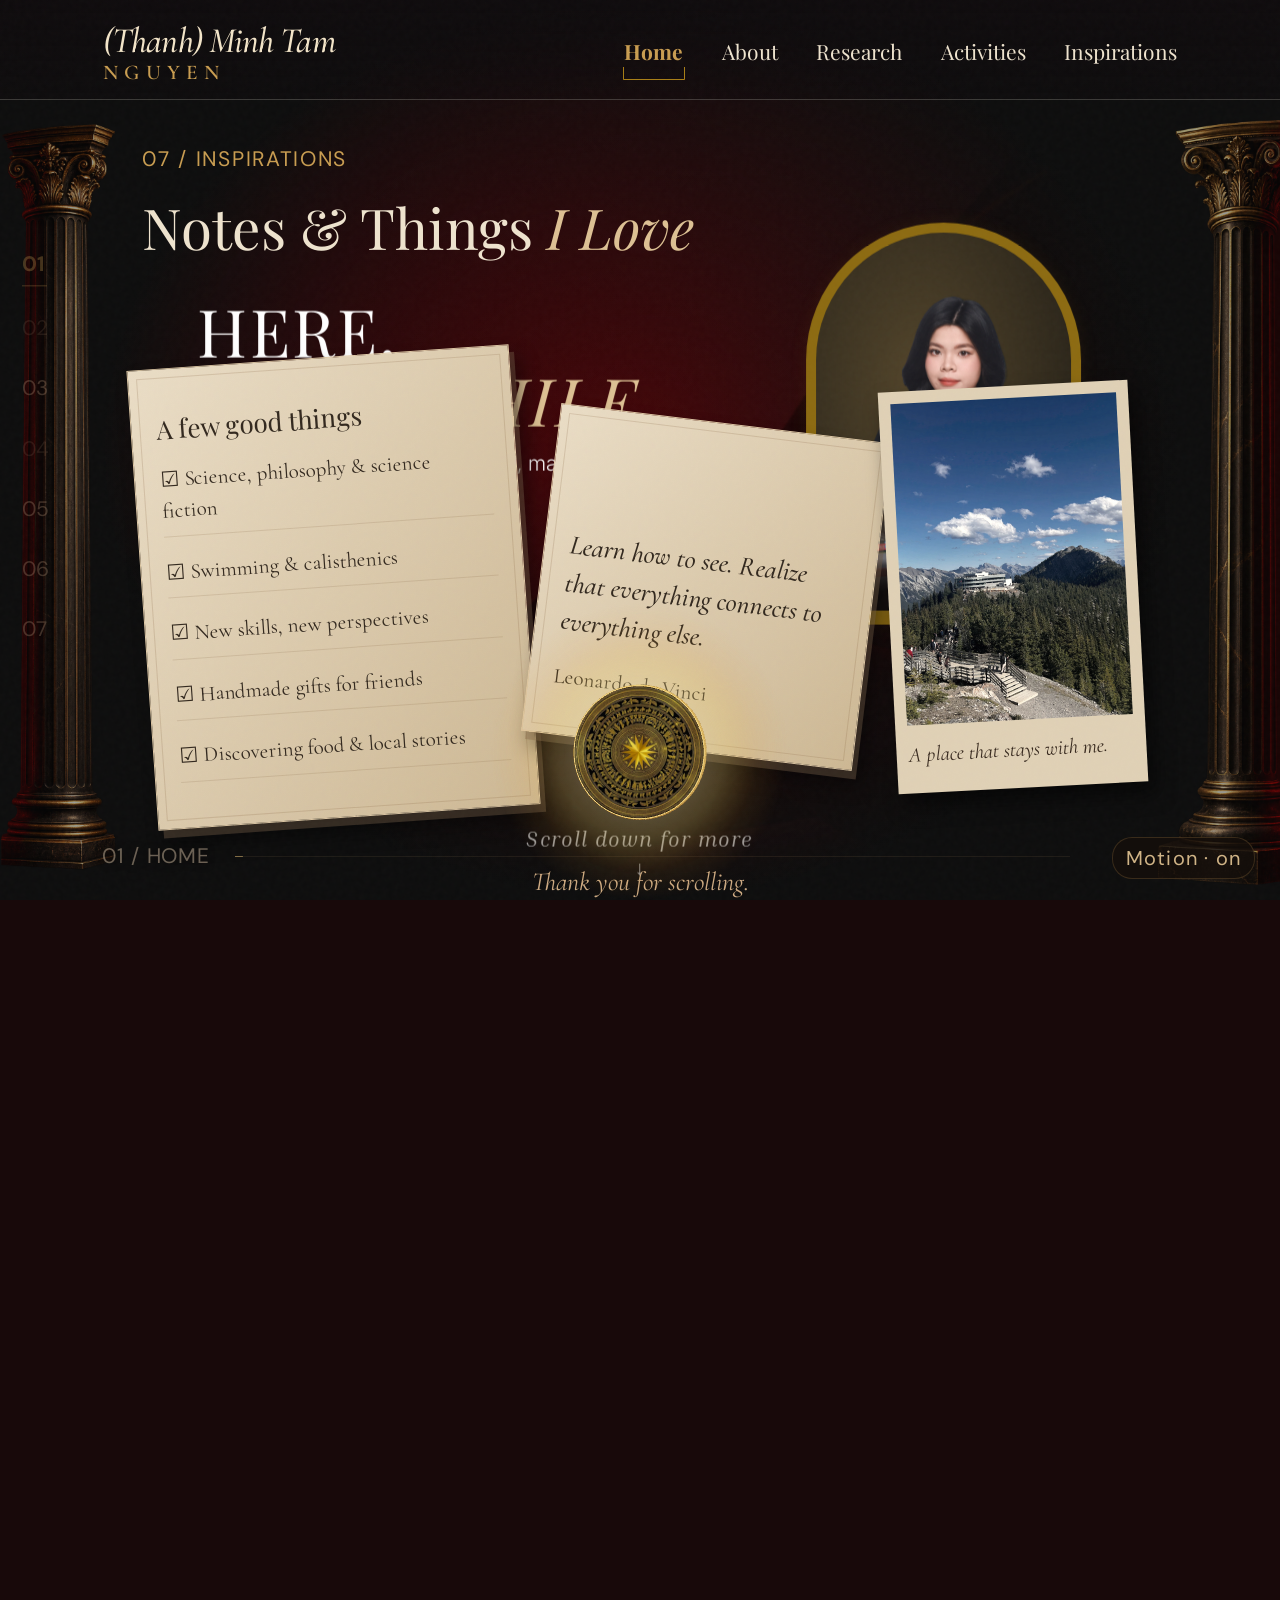
==== commit 42b674ef: "Clarify degree status and update research and photo copy" ====
--- a/index.html
+++ b/index.html
@@ -7,7 +7,7 @@
 <section id="home" data-name="Home" data-caption="The beginning. A warm welcome into my world." class="room home"><div class="column left"></div><div class="column right"></div><header><a class="wordmark" href="#home" aria-label="(Thanh) Minh Tam Nguyen, Home"><span class="brand-given">(Thanh) Minh Tam</span><span class="brand-family">Nguyen</span></a><nav><a href="#home">Home</a><a href="#about">About</a><a href="#papers">Research</a><a href="#world">Activities</a><a href="#notes">Inspirations</a></nav></header><div class="hero-grid"><div><p class="eyebrow">A LITTLE CORNER OF MY WORLD</p><h1>HERE,<br><em>FOR A WHILE</em></h1><p class="intro">A collection of things I’ve learned, made, seen, and loved.</p><a class="pill" href="#fall">Explore more <span>↗</span></a><div class="anchor hero-anchor" data-anchor></div></div><figure class="arch"><img src="assets/figma-portrait.png" alt="(Thanh) Minh Tam Nguyen"><figcaption>Researcher. Learner. Dreamer.</figcaption></figure></div><div class="home-bottom"><span>AI & HEALTHCARE · HANOI, VIETNAM</span><a href="#fall">Scroll down for more</a></div></section>
 <section id="fall" data-name="The Fall" data-caption="From thoughts to sounds. Let the journey unfold." class="room fall"><p class="eyebrow">02 / A MOMENT BETWEEN WORLDS</p><h2>SET THE<br><em>ATMOSPHERE</em></h2><p>Every visual has its own rhythm.<br>Turn your audio on for a complete experience.</p><div class="anchor fall-anchor" data-anchor></div><div class="distant-record" aria-hidden="true"></div><span class="scroll-whisper">KEEP SCROLLING ↓</span></section>
 <section id="vinyl" data-name="Vinyl" data-caption="Music for a deeper mind." class="room vinyl"><div class="column left"></div><div class="section-heading"><p class="eyebrow">03 / THE SOUNDTRACK</p><h2>A small soundtrack<br>for a <em>bigger self.</em></h2></div><div class="player"><div class="turntable"><div class="record"><div class="record-label"></div></div><div class="anchor spindle" data-anchor></div><button id="needle" class="needle" aria-label="Play music" aria-pressed="false"><span class="pivot"></span><span class="arm"></span><span class="cartridge"></span></button></div><div class="player-info"><p class="eyebrow">MUSIC SOURCE</p><form class="music-source" id="music-source"><label class="sr-only" for="music-url">YouTube or direct audio URL</label><input id="music-url" type="text" inputmode="url" autocomplete="off" spellcheck="false" aria-describedby="music-url-note" placeholder="Paste YouTube URL..." aria-label="YouTube or direct audio URL"><button type="submit">+ Add to Queue</button></form><p id="music-url-note" class="music-url-note" role="status" hidden></p><p class="eyebrow">NOW PLAYING</p><h3 id="track-title">Your personal soundtrack</h3><p id="music-status" role="status">Choose your music, then lower the needle.</p><input type="range" id="seek" value="0" min="0" max="100" step="0.1" aria-label="Seek through track" disabled><div class="time"><span id="elapsed">0:00</span><span id="duration">0:00</span></div><button class="play" id="play" aria-label="Play music" aria-pressed="false">▶</button><label class="music-picker">Choose music <input id="music-file" type="file" accept="audio/*" multiple></label><p class="eyebrow queue-heading">QUEUE</p><div class="music-queue" id="music-queue" aria-label="Music queue"></div><blockquote>“Music makes sense of what<br>words cannot.”</blockquote></div></div><audio id="audio" loop preload="metadata"></audio></section>
-<section id="about" data-name="About" data-caption="The person behind the work." class="room about"><figure class="polaroid portrait"><img src="assets/photo.jpg" alt="Minh Tam portrait" loading="lazy"></figure><div class="about-copy"><p class="eyebrow">04 / ABOUT</p><h2>A little bit<br><em>about me.</em></h2><p>I’m (Thanh) Minh Tam Nguyen. I received my bachelor’s degree in Information Technology from Thang Long University in 2026 and am a member of its AI in Medicine Laboratory, led by Assoc. Prof. Nguyen Hoang Phuong. My research focuses on medical image classification and explainable AI, particularly for MRI, fundus, and OCT images.</p><p>I’ve presented my work at IFSA–NAFIPS 2025, AICI 2026, and ICTIS 2026. I’ve also met with hospital leaders to discuss and demonstrate our research at Viet Duc Hospital, Hanoi. I contributed to part of the national research project KC-4.0-18/19-25, which includes AI assisted breast cancer classification from mammograms.</p><a class="text-link" href="https://drive.google.com/file/d/14yYxkiWP2YbQPNroldaMqJadAmsYbFKJ/view?usp=sharing" target="_blank" rel="noopener">A closer look at my CV ↗</a></div><div class="anchor about-anchor" data-anchor></div></section>
+<section id="about" data-name="About" data-caption="The person behind the work." class="room about"><figure class="polaroid portrait"><img src="assets/photo.jpg" alt="Minh Tam portrait" loading="lazy"></figure><div class="about-copy"><p class="eyebrow">04 / ABOUT</p><h2>A little bit<br><em>about me.</em></h2><p>I’m (Thanh) Minh Tam Nguyen. I have completed my studies in Information Technology at Thang Long University and expect to receive my bachelor’s degree in 2026. I am a member of its AI in Medicine Laboratory, led by Assoc. Prof. Nguyen Hoang Phuong. My research focuses on medical image classification and explainable AI, particularly for MRI, fundus, and OCT images.</p><p>I’ve presented my work at IFSA–NAFIPS 2025, AICI 2026, and ICTIS 2026. I’ve also met with hospital leaders to discuss and demonstrate our research at Viet Duc Hospital, Hanoi. I contributed to part of the national research project KC-4.0-18/19-25, which includes AI assisted breast cancer classification from mammograms.</p><a class="text-link" href="https://drive.google.com/file/d/14yYxkiWP2YbQPNroldaMqJadAmsYbFKJ/view?usp=sharing" target="_blank" rel="noopener">A closer look at my CV ↗</a></div><div class="anchor about-anchor" data-anchor></div></section>
 <section id="papers" data-name="Research" data-caption="Turning curiosity into contribution." class="room papers"><div class="section-heading"><div><p class="eyebrow">05 / RESEARCH</p><h2>Selected <em>Research</em></h2></div><a class="pill" href="https://drive.google.com/drive/u/0/folders/1-hpAHe17_kjRJd441aNBSOUWU3FpnGoP" target="_blank" rel="noopener">All papers ↗</a></div><div class="anchor papers-anchor" data-anchor></div><!-- SELECTED_PROJECTS_START -->
 <div class="selected-research"><div class="research-intro"><h3>From predictions<br>to <em>explanations.</em></h3><p>My research has expanded from classification and class imbalance to reliability, shortcut learning, and the development of patch-based explanation methods.</p></div>
 <div class="research-project-grid"><article class="research-card research-featured">
@@ -22,10 +22,10 @@
 <div class="research-card-evidence"><strong>Reliability beyond accuracy</strong><p>Patient-wise separation could not be established.</p><p class="research-growth"><span>Research development</span>Asking what supports a prediction and whether the evaluation can be trusted.</p></div></article>
 <article class="research-card">
 <div class="research-card-copy"><p class="research-badge">Classification foundations</p><p class="research-venue">Bachelor’s thesis · IFSA–NAFIPS 2025 / Springer 2026</p><h3>Diabetic Retinopathy Classification</h3><p>Comparing three-class screening and five-class severity grading, with a focus on preprocessing and class imbalance.</p><p class="research-tags">Fundus · CLAHE · DenseNet121</p><a class="research-link" href="projects/diabetic-retinopathy.html" target="_blank" rel="noopener">View project ↗<span class="sr-only"> (opens in a new tab)</span></a></div>
-<div class="research-card-evidence"><strong>93% three-class accuracy</strong><p>DenseNet121 · APTOS 2019.</p><p class="research-growth"><span>Research development</span>Building the foundation in preprocessing, transfer learning, class imbalance, and evaluation.</p></div></article></div><p class="research-comparison-note">Different datasets and evaluation protocols: project scores are not a direct ranking of research progress.</p></div>
+<div class="research-card-evidence"><strong>93% three-class accuracy</strong><p>DenseNet121 · APTOS 2019.</p><p class="research-growth"><span>Research development</span>Building the foundation in preprocessing, transfer learning, class imbalance, and evaluation.</p></div></article></div></div>
 <!-- SELECTED_PROJECTS_END --><div class="publication-heading"><h3>Research Papers</h3></div><div id="paper-grid" class="paper-grid"></div></section>
 <section id="world" data-name="Activities" data-caption="Conferences, people, places, new perspectives." class="room world"><p class="eyebrow">06 / ACTIVITIES</p><h2>Out in <em>the World</em></h2><div class="anchor world-anchor" data-anchor></div><div id="gallery" class="gallery"></div><div class="presentation-videos"><h3>Research presentations</h3><a href="https://www.youtube.com/watch?v=Ee30jSyR9mA&amp;t=2s" target="_blank" rel="noopener">Watch presentation 01 ↗</a><a href="https://www.youtube.com/watch?v=jyAJnzRN-e8&amp;t=47s" target="_blank" rel="noopener">Watch presentation 02 ↗</a><a href="https://www.youtube.com/watch?v=eNrCDuYCeQE&amp;t=4s" target="_blank" rel="noopener">Watch presentation 03 ↗</a></div><details><summary>More moments from the journey ↗</summary><div id="more-gallery" class="gallery more"></div><a class="text-link" href="https://www.youtube.com/watch?v=NqmubEpO2CI" target="_blank" rel="noopener">Math discussion with Prof. Vladik Kreinovich ↗</a></details></section>
-<section id="notes" data-name="Inspirations" data-caption="The little things that make life richer." class="room notes"><p class="eyebrow">07 / INSPIRATIONS</p><h2>Notes & Things <em>I Love</em></h2><div class="scrapbook"><article class="paper checklist"><h3>A few good things</h3><p>☑ Science, philosophy & science fiction</p><p>☑ Swimming & calisthenics</p><p>☑ New skills, new perspectives</p><p>☑ Handmade gifts for friends</p><p>☑ Discovering food & local stories</p></article><article class="paper letter"><div class="anchor notes-anchor" data-anchor></div><blockquote class="handwritten">Learn how to see. Realize that everything connects to everything else.</blockquote><cite>Leonardo da Vinci</cite></article><figure class="polaroid memory"><img src="assets/conf/banff.jpg" alt="A view of Banff, Canada" loading="lazy"><figcaption>Places that stay with me.</figcaption></figure></div></section>
+<section id="notes" data-name="Inspirations" data-caption="The little things that make life richer." class="room notes"><p class="eyebrow">07 / INSPIRATIONS</p><h2>Notes & Things <em>I Love</em></h2><div class="scrapbook"><article class="paper checklist"><h3>A few good things</h3><p>☑ Science, philosophy & science fiction</p><p>☑ Swimming & calisthenics</p><p>☑ New skills, new perspectives</p><p>☑ Handmade gifts for friends</p><p>☑ Discovering food & local stories</p></article><article class="paper letter"><div class="anchor notes-anchor" data-anchor></div><blockquote class="handwritten">Learn how to see. Realize that everything connects to everything else.</blockquote><cite>Leonardo da Vinci</cite></article><figure class="polaroid memory"><img src="assets/conf/banff.jpg" alt="A view of Banff, Canada" loading="lazy"><figcaption>A place that stays with me.</figcaption></figure></div></section>
 <footer><p>Thank you for scrolling.</p><div class="footer-contact" aria-label="Contact"><a href="mailto:minhtam.ngynt@gmail.com">minhtam.ngynt@gmail.com ↗</a><a href="https://github.com/minhtamngynt-art" target="_blank" rel="noopener noreferrer">GitHub ↗</a></div><div class="anchor end-anchor" data-anchor></div><a href="#home">BACK TO THE BEGINNING ↑</a></footer></main>
 <button id="mini-player" class="mini-player" hidden aria-label="Pause music">Ⅱ <span>Soundtrack playing</span></button><dialog id="lightbox"><button id="close-photo" aria-label="Close photo">×</button><img alt=""><p></p></dialog><script src="content.js"></script><script src="scene-settings.js"></script><script src="motion.js"></script><script src="figma-opening.js"></script><script src="cinematic.js"></script><script src="music-source.js"></script><script src="music-player.js"></script><script src="script.js"></script><script type="module" src="medallion.js"></script></body></html>
 
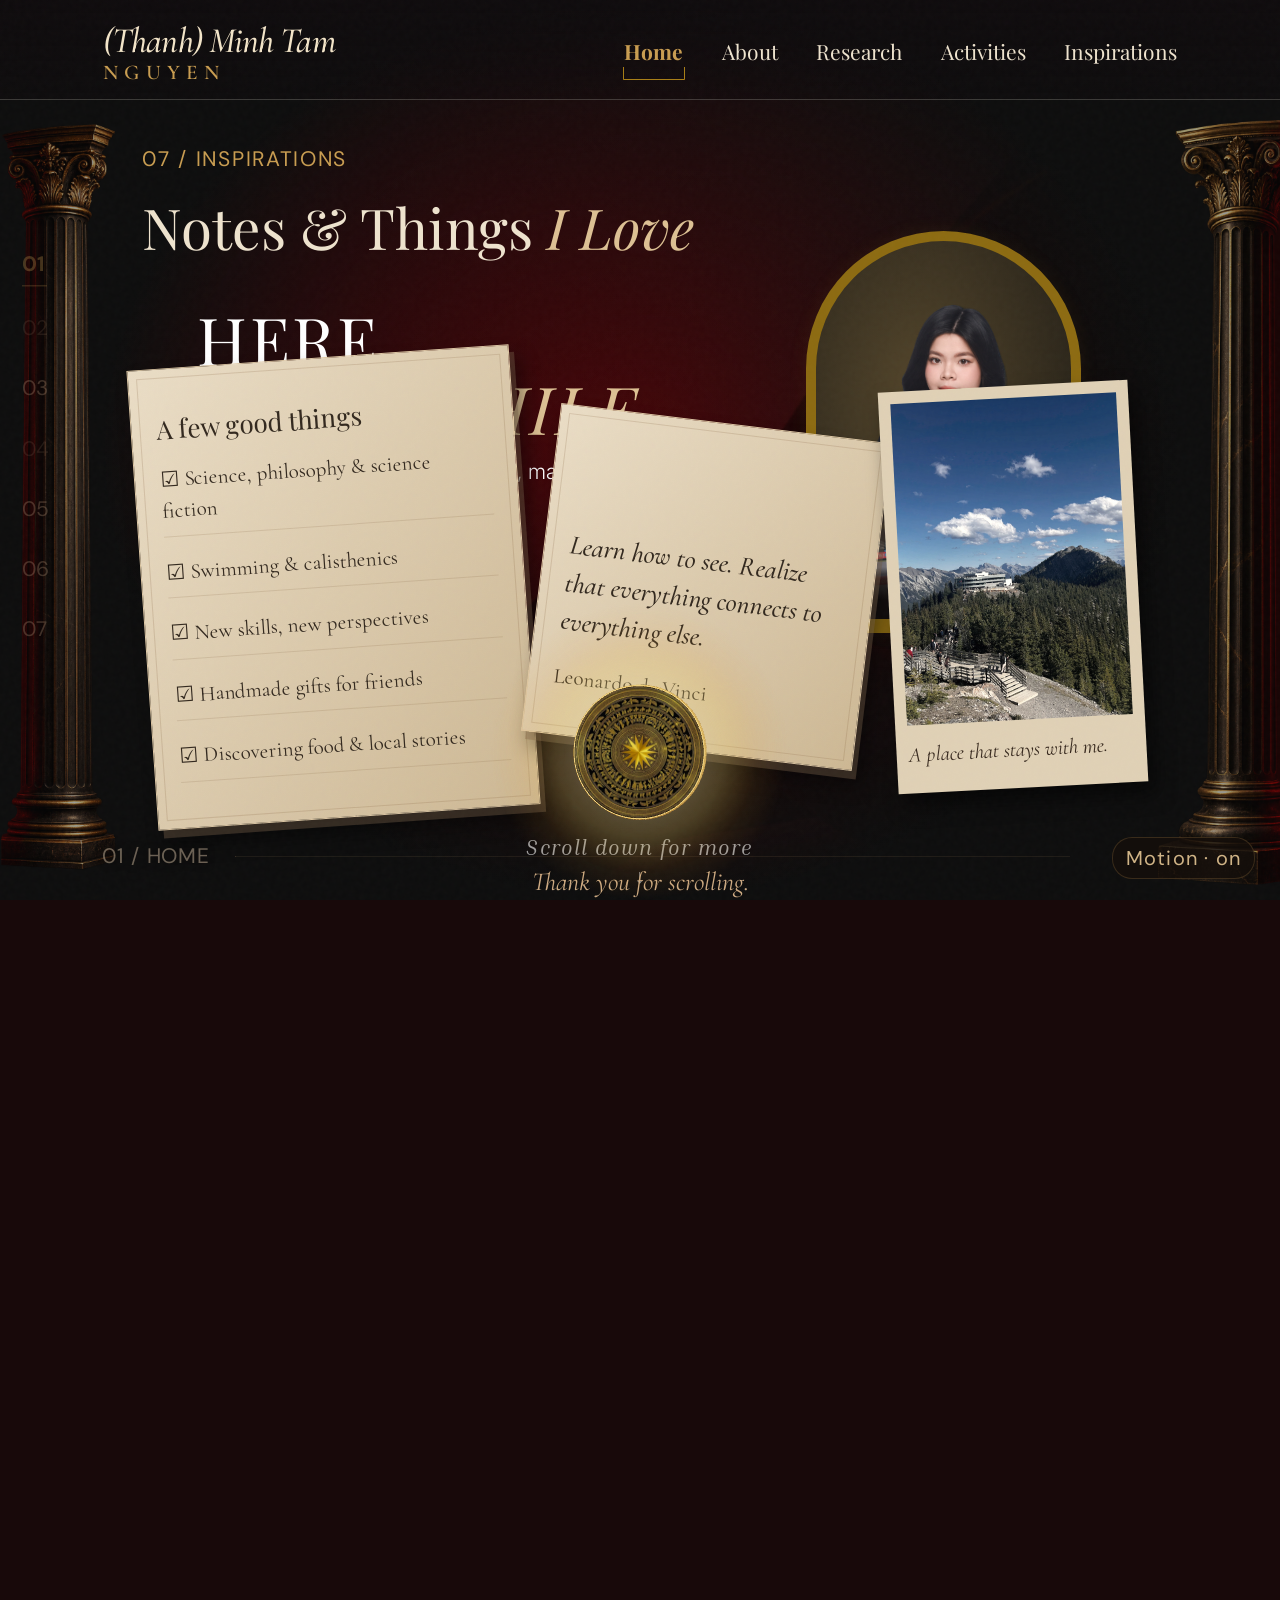
==== commit 6ec96d83: "Update About CV link to latest Google Drive PDF" ====
--- a/index.html
+++ b/index.html
@@ -7,7 +7,7 @@
 <section id="home" data-name="Home" data-caption="The beginning. A warm welcome into my world." class="room home"><div class="column left"></div><div class="column right"></div><header><a class="wordmark" href="#home" aria-label="(Thanh) Minh Tam Nguyen, Home"><span class="brand-given">(Thanh) Minh Tam</span><span class="brand-family">Nguyen</span></a><nav><a href="#home">Home</a><a href="#about">About</a><a href="#papers">Research</a><a href="#world">Activities</a><a href="#notes">Inspirations</a></nav></header><div class="hero-grid"><div><p class="eyebrow">A LITTLE CORNER OF MY WORLD</p><h1>HERE,<br><em>FOR A WHILE</em></h1><p class="intro">A collection of things I’ve learned, made, seen, and loved.</p><a class="pill" href="#fall">Explore more <span>↗</span></a><div class="anchor hero-anchor" data-anchor></div></div><figure class="arch"><img src="assets/figma-portrait.png" alt="(Thanh) Minh Tam Nguyen"><figcaption>Researcher. Learner. Dreamer.</figcaption></figure></div><div class="home-bottom"><span>AI & HEALTHCARE · HANOI, VIETNAM</span><a href="#fall">Scroll down for more</a></div></section>
 <section id="fall" data-name="The Fall" data-caption="From thoughts to sounds. Let the journey unfold." class="room fall"><p class="eyebrow">02 / A MOMENT BETWEEN WORLDS</p><h2>SET THE<br><em>ATMOSPHERE</em></h2><p>Every visual has its own rhythm.<br>Turn your audio on for a complete experience.</p><div class="anchor fall-anchor" data-anchor></div><div class="distant-record" aria-hidden="true"></div><span class="scroll-whisper">KEEP SCROLLING ↓</span></section>
 <section id="vinyl" data-name="Vinyl" data-caption="Music for a deeper mind." class="room vinyl"><div class="column left"></div><div class="section-heading"><p class="eyebrow">03 / THE SOUNDTRACK</p><h2>A small soundtrack<br>for a <em>bigger self.</em></h2></div><div class="player"><div class="turntable"><div class="record"><div class="record-label"></div></div><div class="anchor spindle" data-anchor></div><button id="needle" class="needle" aria-label="Play music" aria-pressed="false"><span class="pivot"></span><span class="arm"></span><span class="cartridge"></span></button></div><div class="player-info"><p class="eyebrow">MUSIC SOURCE</p><form class="music-source" id="music-source"><label class="sr-only" for="music-url">YouTube or direct audio URL</label><input id="music-url" type="text" inputmode="url" autocomplete="off" spellcheck="false" aria-describedby="music-url-note" placeholder="Paste YouTube URL..." aria-label="YouTube or direct audio URL"><button type="submit">+ Add to Queue</button></form><p id="music-url-note" class="music-url-note" role="status" hidden></p><p class="eyebrow">NOW PLAYING</p><h3 id="track-title">Your personal soundtrack</h3><p id="music-status" role="status">Choose your music, then lower the needle.</p><input type="range" id="seek" value="0" min="0" max="100" step="0.1" aria-label="Seek through track" disabled><div class="time"><span id="elapsed">0:00</span><span id="duration">0:00</span></div><button class="play" id="play" aria-label="Play music" aria-pressed="false">▶</button><label class="music-picker">Choose music <input id="music-file" type="file" accept="audio/*" multiple></label><p class="eyebrow queue-heading">QUEUE</p><div class="music-queue" id="music-queue" aria-label="Music queue"></div><blockquote>“Music makes sense of what<br>words cannot.”</blockquote></div></div><audio id="audio" loop preload="metadata"></audio></section>
-<section id="about" data-name="About" data-caption="The person behind the work." class="room about"><figure class="polaroid portrait"><img src="assets/photo.jpg" alt="Minh Tam portrait" loading="lazy"></figure><div class="about-copy"><p class="eyebrow">04 / ABOUT</p><h2>A little bit<br><em>about me.</em></h2><p>I’m (Thanh) Minh Tam Nguyen. I have completed my studies in Information Technology at Thang Long University and expect to receive my bachelor’s degree in 2026. I am a member of its AI in Medicine Laboratory, led by Assoc. Prof. Nguyen Hoang Phuong. My research focuses on medical image classification and explainable AI, particularly for MRI, fundus, and OCT images.</p><p>I’ve presented my work at IFSA–NAFIPS 2025, AICI 2026, and ICTIS 2026. I’ve also met with hospital leaders to discuss and demonstrate our research at Viet Duc Hospital, Hanoi. I contributed to part of the national research project KC-4.0-18/19-25, which includes AI assisted breast cancer classification from mammograms.</p><a class="text-link" href="https://drive.google.com/file/d/14yYxkiWP2YbQPNroldaMqJadAmsYbFKJ/view?usp=sharing" target="_blank" rel="noopener">A closer look at my CV ↗</a></div><div class="anchor about-anchor" data-anchor></div></section>
+<section id="about" data-name="About" data-caption="The person behind the work." class="room about"><figure class="polaroid portrait"><img src="assets/photo.jpg" alt="Minh Tam portrait" loading="lazy"></figure><div class="about-copy"><p class="eyebrow">04 / ABOUT</p><h2>A little bit<br><em>about me.</em></h2><p>I’m (Thanh) Minh Tam Nguyen. I have completed my studies in Information Technology at Thang Long University and expect to receive my bachelor’s degree in 2026. I am a member of its AI in Medicine Laboratory, led by Assoc. Prof. Nguyen Hoang Phuong. My research focuses on medical image classification and explainable AI, particularly for MRI, fundus, and OCT images.</p><p>I’ve presented my work at IFSA–NAFIPS 2025, AICI 2026, and ICTIS 2026. I’ve also met with hospital leaders to discuss and demonstrate our research at Viet Duc Hospital, Hanoi. I contributed to part of the national research project KC-4.0-18/19-25, which includes AI assisted breast cancer classification from mammograms.</p><a class="text-link" href="https://drive.google.com/file/d/1KgfMaDece9YijZ8bBX5qAFQSZGCrTy4P/view?usp=drive_link" target="_blank" rel="noopener">A closer look at my CV ↗</a></div><div class="anchor about-anchor" data-anchor></div></section>
 <section id="papers" data-name="Research" data-caption="Turning curiosity into contribution." class="room papers"><div class="section-heading"><div><p class="eyebrow">05 / RESEARCH</p><h2>Selected <em>Research</em></h2></div><a class="pill" href="https://drive.google.com/drive/u/0/folders/1-hpAHe17_kjRJd441aNBSOUWU3FpnGoP" target="_blank" rel="noopener">All papers ↗</a></div><div class="anchor papers-anchor" data-anchor></div><!-- SELECTED_PROJECTS_START -->
 <div class="selected-research"><div class="research-intro"><h3>From predictions<br>to <em>explanations.</em></h3><p>My research has expanded from classification and class imbalance to reliability, shortcut learning, and the development of patch-based explanation methods.</p></div>
 <div class="research-project-grid"><article class="research-card research-featured">
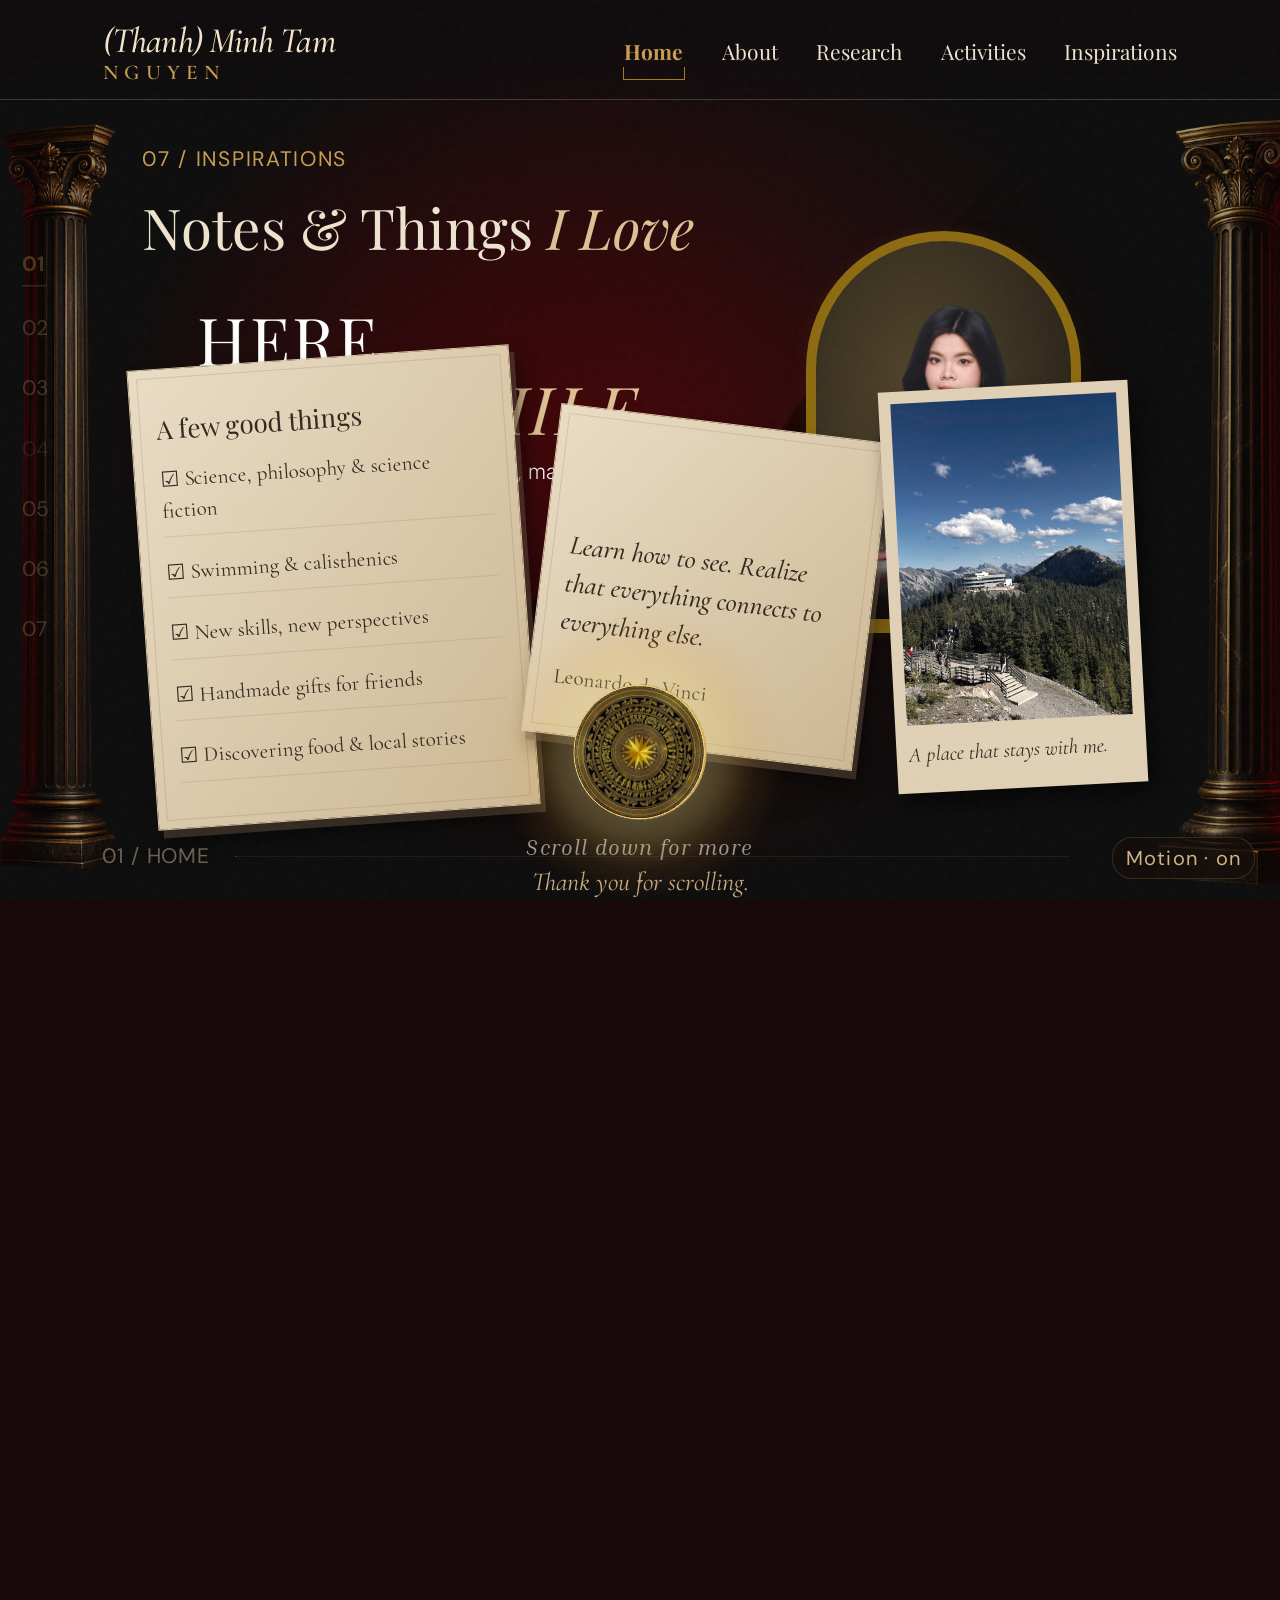
==== commit 764dd523: "Replace CV link with latest version" ====
--- a/index.html
+++ b/index.html
@@ -7,7 +7,7 @@
 <section id="home" data-name="Home" data-caption="The beginning. A warm welcome into my world." class="room home"><div class="column left"></div><div class="column right"></div><header><a class="wordmark" href="#home" aria-label="(Thanh) Minh Tam Nguyen, Home"><span class="brand-given">(Thanh) Minh Tam</span><span class="brand-family">Nguyen</span></a><nav><a href="#home">Home</a><a href="#about">About</a><a href="#papers">Research</a><a href="#world">Activities</a><a href="#notes">Inspirations</a></nav></header><div class="hero-grid"><div><p class="eyebrow">A LITTLE CORNER OF MY WORLD</p><h1>HERE,<br><em>FOR A WHILE</em></h1><p class="intro">A collection of things I’ve learned, made, seen, and loved.</p><a class="pill" href="#fall">Explore more <span>↗</span></a><div class="anchor hero-anchor" data-anchor></div></div><figure class="arch"><img src="assets/figma-portrait.png" alt="(Thanh) Minh Tam Nguyen"><figcaption>Researcher. Learner. Dreamer.</figcaption></figure></div><div class="home-bottom"><span>AI & HEALTHCARE · HANOI, VIETNAM</span><a href="#fall">Scroll down for more</a></div></section>
 <section id="fall" data-name="The Fall" data-caption="From thoughts to sounds. Let the journey unfold." class="room fall"><p class="eyebrow">02 / A MOMENT BETWEEN WORLDS</p><h2>SET THE<br><em>ATMOSPHERE</em></h2><p>Every visual has its own rhythm.<br>Turn your audio on for a complete experience.</p><div class="anchor fall-anchor" data-anchor></div><div class="distant-record" aria-hidden="true"></div><span class="scroll-whisper">KEEP SCROLLING ↓</span></section>
 <section id="vinyl" data-name="Vinyl" data-caption="Music for a deeper mind." class="room vinyl"><div class="column left"></div><div class="section-heading"><p class="eyebrow">03 / THE SOUNDTRACK</p><h2>A small soundtrack<br>for a <em>bigger self.</em></h2></div><div class="player"><div class="turntable"><div class="record"><div class="record-label"></div></div><div class="anchor spindle" data-anchor></div><button id="needle" class="needle" aria-label="Play music" aria-pressed="false"><span class="pivot"></span><span class="arm"></span><span class="cartridge"></span></button></div><div class="player-info"><p class="eyebrow">MUSIC SOURCE</p><form class="music-source" id="music-source"><label class="sr-only" for="music-url">YouTube or direct audio URL</label><input id="music-url" type="text" inputmode="url" autocomplete="off" spellcheck="false" aria-describedby="music-url-note" placeholder="Paste YouTube URL..." aria-label="YouTube or direct audio URL"><button type="submit">+ Add to Queue</button></form><p id="music-url-note" class="music-url-note" role="status" hidden></p><p class="eyebrow">NOW PLAYING</p><h3 id="track-title">Your personal soundtrack</h3><p id="music-status" role="status">Choose your music, then lower the needle.</p><input type="range" id="seek" value="0" min="0" max="100" step="0.1" aria-label="Seek through track" disabled><div class="time"><span id="elapsed">0:00</span><span id="duration">0:00</span></div><button class="play" id="play" aria-label="Play music" aria-pressed="false">▶</button><label class="music-picker">Choose music <input id="music-file" type="file" accept="audio/*" multiple></label><p class="eyebrow queue-heading">QUEUE</p><div class="music-queue" id="music-queue" aria-label="Music queue"></div><blockquote>“Music makes sense of what<br>words cannot.”</blockquote></div></div><audio id="audio" loop preload="metadata"></audio></section>
-<section id="about" data-name="About" data-caption="The person behind the work." class="room about"><figure class="polaroid portrait"><img src="assets/photo.jpg" alt="Minh Tam portrait" loading="lazy"></figure><div class="about-copy"><p class="eyebrow">04 / ABOUT</p><h2>A little bit<br><em>about me.</em></h2><p>I’m (Thanh) Minh Tam Nguyen. I have completed my studies in Information Technology at Thang Long University and expect to receive my bachelor’s degree in 2026. I am a member of its AI in Medicine Laboratory, led by Assoc. Prof. Nguyen Hoang Phuong. My research focuses on medical image classification and explainable AI, particularly for MRI, fundus, and OCT images.</p><p>I’ve presented my work at IFSA–NAFIPS 2025, AICI 2026, and ICTIS 2026. I’ve also met with hospital leaders to discuss and demonstrate our research at Viet Duc Hospital, Hanoi. I contributed to part of the national research project KC-4.0-18/19-25, which includes AI assisted breast cancer classification from mammograms.</p><a class="text-link" href="https://drive.google.com/file/d/1KgfMaDece9YijZ8bBX5qAFQSZGCrTy4P/view?usp=drive_link" target="_blank" rel="noopener">A closer look at my CV ↗</a></div><div class="anchor about-anchor" data-anchor></div></section>
+<section id="about" data-name="About" data-caption="The person behind the work." class="room about"><figure class="polaroid portrait"><img src="assets/photo.jpg" alt="Minh Tam portrait" loading="lazy"></figure><div class="about-copy"><p class="eyebrow">04 / ABOUT</p><h2>A little bit<br><em>about me.</em></h2><p>I’m (Thanh) Minh Tam Nguyen. I have completed my studies in Information Technology at Thang Long University and expect to receive my bachelor’s degree in 2026. I am a member of its AI in Medicine Laboratory, led by Assoc. Prof. Nguyen Hoang Phuong. My research focuses on medical image classification and explainable AI, particularly for MRI, fundus, and OCT images.</p><p>I’ve presented my work at IFSA–NAFIPS 2025, AICI 2026, and ICTIS 2026. I’ve also met with hospital leaders to discuss and demonstrate our research at Viet Duc Hospital, Hanoi. I contributed to part of the national research project KC-4.0-18/19-25, which includes AI assisted breast cancer classification from mammograms.</p><a class="text-link" href="https://drive.google.com/file/d/13n0zH81x3rYkjeUPnY4w63EE0UoELKRm/view?usp=drive_link" target="_blank" rel="noopener">A closer look at my CV ↗</a></div><div class="anchor about-anchor" data-anchor></div></section>
 <section id="papers" data-name="Research" data-caption="Turning curiosity into contribution." class="room papers"><div class="section-heading"><div><p class="eyebrow">05 / RESEARCH</p><h2>Selected <em>Research</em></h2></div><a class="pill" href="https://drive.google.com/drive/u/0/folders/1-hpAHe17_kjRJd441aNBSOUWU3FpnGoP" target="_blank" rel="noopener">All papers ↗</a></div><div class="anchor papers-anchor" data-anchor></div><!-- SELECTED_PROJECTS_START -->
 <div class="selected-research"><div class="research-intro"><h3>From predictions<br>to <em>explanations.</em></h3><p>My research has expanded from classification and class imbalance to reliability, shortcut learning, and the development of patch-based explanation methods.</p></div>
 <div class="research-project-grid"><article class="research-card research-featured">
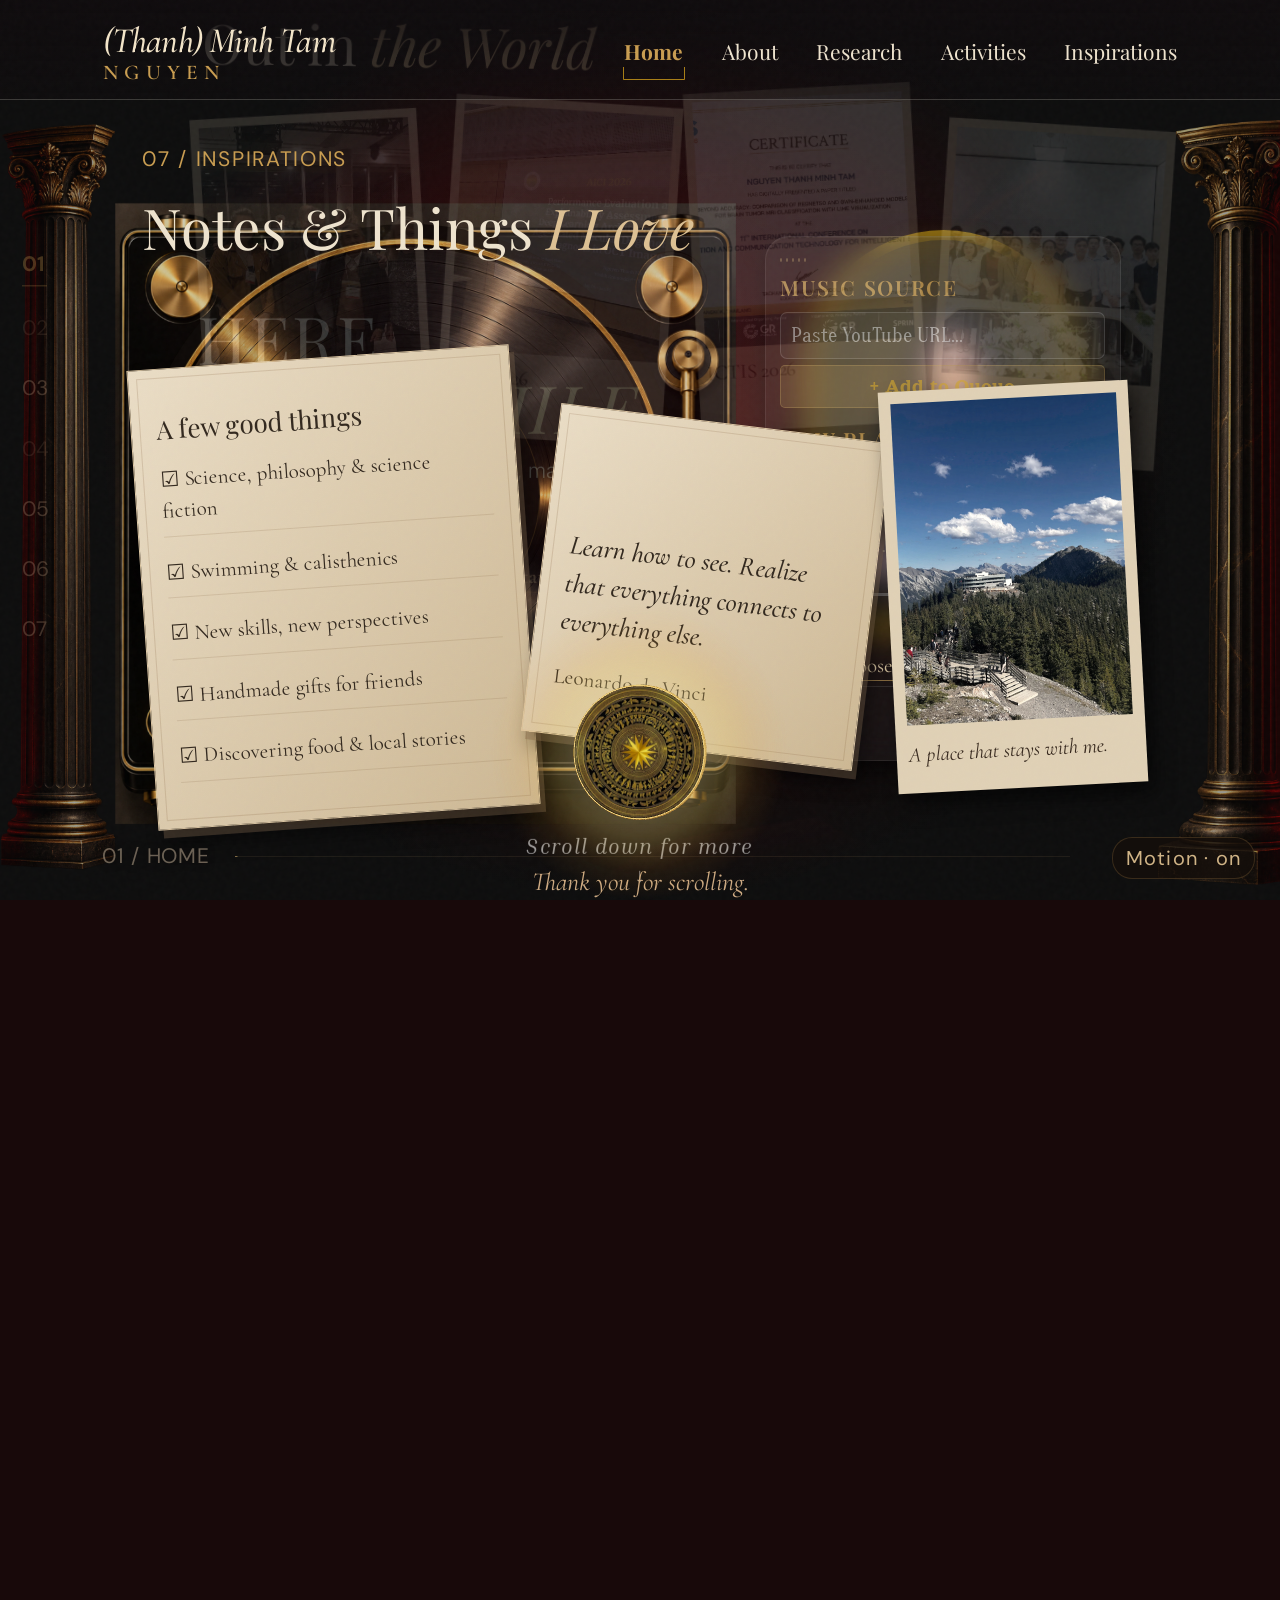
==== commit 9fdaaac6: "Update CV link to newest document" ====
--- a/index.html
+++ b/index.html
@@ -7,7 +7,7 @@
 <section id="home" data-name="Home" data-caption="The beginning. A warm welcome into my world." class="room home"><div class="column left"></div><div class="column right"></div><header><a class="wordmark" href="#home" aria-label="(Thanh) Minh Tam Nguyen, Home"><span class="brand-given">(Thanh) Minh Tam</span><span class="brand-family">Nguyen</span></a><nav><a href="#home">Home</a><a href="#about">About</a><a href="#papers">Research</a><a href="#world">Activities</a><a href="#notes">Inspirations</a></nav></header><div class="hero-grid"><div><p class="eyebrow">A LITTLE CORNER OF MY WORLD</p><h1>HERE,<br><em>FOR A WHILE</em></h1><p class="intro">A collection of things I’ve learned, made, seen, and loved.</p><a class="pill" href="#fall">Explore more <span>↗</span></a><div class="anchor hero-anchor" data-anchor></div></div><figure class="arch"><img src="assets/figma-portrait.png" alt="(Thanh) Minh Tam Nguyen"><figcaption>Researcher. Learner. Dreamer.</figcaption></figure></div><div class="home-bottom"><span>AI & HEALTHCARE · HANOI, VIETNAM</span><a href="#fall">Scroll down for more</a></div></section>
 <section id="fall" data-name="The Fall" data-caption="From thoughts to sounds. Let the journey unfold." class="room fall"><p class="eyebrow">02 / A MOMENT BETWEEN WORLDS</p><h2>SET THE<br><em>ATMOSPHERE</em></h2><p>Every visual has its own rhythm.<br>Turn your audio on for a complete experience.</p><div class="anchor fall-anchor" data-anchor></div><div class="distant-record" aria-hidden="true"></div><span class="scroll-whisper">KEEP SCROLLING ↓</span></section>
 <section id="vinyl" data-name="Vinyl" data-caption="Music for a deeper mind." class="room vinyl"><div class="column left"></div><div class="section-heading"><p class="eyebrow">03 / THE SOUNDTRACK</p><h2>A small soundtrack<br>for a <em>bigger self.</em></h2></div><div class="player"><div class="turntable"><div class="record"><div class="record-label"></div></div><div class="anchor spindle" data-anchor></div><button id="needle" class="needle" aria-label="Play music" aria-pressed="false"><span class="pivot"></span><span class="arm"></span><span class="cartridge"></span></button></div><div class="player-info"><p class="eyebrow">MUSIC SOURCE</p><form class="music-source" id="music-source"><label class="sr-only" for="music-url">YouTube or direct audio URL</label><input id="music-url" type="text" inputmode="url" autocomplete="off" spellcheck="false" aria-describedby="music-url-note" placeholder="Paste YouTube URL..." aria-label="YouTube or direct audio URL"><button type="submit">+ Add to Queue</button></form><p id="music-url-note" class="music-url-note" role="status" hidden></p><p class="eyebrow">NOW PLAYING</p><h3 id="track-title">Your personal soundtrack</h3><p id="music-status" role="status">Choose your music, then lower the needle.</p><input type="range" id="seek" value="0" min="0" max="100" step="0.1" aria-label="Seek through track" disabled><div class="time"><span id="elapsed">0:00</span><span id="duration">0:00</span></div><button class="play" id="play" aria-label="Play music" aria-pressed="false">▶</button><label class="music-picker">Choose music <input id="music-file" type="file" accept="audio/*" multiple></label><p class="eyebrow queue-heading">QUEUE</p><div class="music-queue" id="music-queue" aria-label="Music queue"></div><blockquote>“Music makes sense of what<br>words cannot.”</blockquote></div></div><audio id="audio" loop preload="metadata"></audio></section>
-<section id="about" data-name="About" data-caption="The person behind the work." class="room about"><figure class="polaroid portrait"><img src="assets/photo.jpg" alt="Minh Tam portrait" loading="lazy"></figure><div class="about-copy"><p class="eyebrow">04 / ABOUT</p><h2>A little bit<br><em>about me.</em></h2><p>I’m (Thanh) Minh Tam Nguyen. I have completed my studies in Information Technology at Thang Long University and expect to receive my bachelor’s degree in 2026. I am a member of its AI in Medicine Laboratory, led by Assoc. Prof. Nguyen Hoang Phuong. My research focuses on medical image classification and explainable AI, particularly for MRI, fundus, and OCT images.</p><p>I’ve presented my work at IFSA–NAFIPS 2025, AICI 2026, and ICTIS 2026. I’ve also met with hospital leaders to discuss and demonstrate our research at Viet Duc Hospital, Hanoi. I contributed to part of the national research project KC-4.0-18/19-25, which includes AI assisted breast cancer classification from mammograms.</p><a class="text-link" href="https://drive.google.com/file/d/13n0zH81x3rYkjeUPnY4w63EE0UoELKRm/view?usp=drive_link" target="_blank" rel="noopener">A closer look at my CV ↗</a></div><div class="anchor about-anchor" data-anchor></div></section>
+<section id="about" data-name="About" data-caption="The person behind the work." class="room about"><figure class="polaroid portrait"><img src="assets/photo.jpg" alt="Minh Tam portrait" loading="lazy"></figure><div class="about-copy"><p class="eyebrow">04 / ABOUT</p><h2>A little bit<br><em>about me.</em></h2><p>I’m (Thanh) Minh Tam Nguyen. I have completed my studies in Information Technology at Thang Long University and expect to receive my bachelor’s degree in 2026. I am a member of its AI in Medicine Laboratory, led by Assoc. Prof. Nguyen Hoang Phuong. My research focuses on medical image classification and explainable AI, particularly for MRI, fundus, and OCT images.</p><p>I’ve presented my work at IFSA–NAFIPS 2025, AICI 2026, and ICTIS 2026. I’ve also met with hospital leaders to discuss and demonstrate our research at Viet Duc Hospital, Hanoi. I contributed to part of the national research project KC-4.0-18/19-25, which includes AI assisted breast cancer classification from mammograms.</p><a class="text-link" href="https://drive.google.com/file/d/1gidEs8Qb1k7wWP0usLlM9CSekYvIcpXs/view?usp=drive_link" target="_blank" rel="noopener">A closer look at my CV ↗</a></div><div class="anchor about-anchor" data-anchor></div></section>
 <section id="papers" data-name="Research" data-caption="Turning curiosity into contribution." class="room papers"><div class="section-heading"><div><p class="eyebrow">05 / RESEARCH</p><h2>Selected <em>Research</em></h2></div><a class="pill" href="https://drive.google.com/drive/u/0/folders/1-hpAHe17_kjRJd441aNBSOUWU3FpnGoP" target="_blank" rel="noopener">All papers ↗</a></div><div class="anchor papers-anchor" data-anchor></div><!-- SELECTED_PROJECTS_START -->
 <div class="selected-research"><div class="research-intro"><h3>From predictions<br>to <em>explanations.</em></h3><p>My research has expanded from classification and class imbalance to reliability, shortcut learning, and the development of patch-based explanation methods.</p></div>
 <div class="research-project-grid"><article class="research-card research-featured">
--- a/project.css
+++ b/project.css
@@ -6,3 +6,5 @@
 .project-page{margin:0;background:radial-gradient(ellipse at 90% 0,#54202077,transparent 50%),#1e0e11;color:#eadfcf;font:400 20px/1.75 'DM Sans',sans-serif}.project-page *{box-sizing:border-box}.project-page a{color:#e5c47e;text-underline-offset:5px}.project-page a:focus-visible{outline:2px solid #e5c47e;outline-offset:5px}.project-header,.project-footer{max-width:1200px;margin:auto;padding:28px 36px;display:flex;justify-content:space-between;gap:24px;border-bottom:1px solid #a587534d}.project-header a{text-decoration:none;font-size:20px}.project-owner{font-family:'Playfair Display',Georgia,serif}.project-page main{max-width:1200px;margin:auto;padding:0 36px}.project-hero{max-width:1000px;padding:70px 0 50px}.project-hero h1{font:400 clamp(38px,5.4vw,66px)/1.15 'Playfair Display',Georgia,serif;margin:22px 0;color:#f5e6ca}.project-paper{max-width:850px;color:#cdbda4;font-family:'Playfair Display',Georgia,serif;font-style:italic;font-size:25px}.research-venue{color:#d7bd8a}.project-development{border-left:2px solid #bb944c;padding:5px 0 5px 25px;margin-top:32px;max-width:820px}.project-development p{margin:0}.project-layout{display:grid;grid-template-columns:225px minmax(0,1fr);gap:50px}.project-toc{position:sticky;top:25px;align-self:start;display:grid;gap:12px;padding:25px 0}.project-toc a{text-decoration:none;font-size:20px;line-height:1.5}.project-toc span{color:#9d8258;margin-right:12px}.project-body section{padding:26px 0 35px;border-top:1px solid #a587534d;scroll-margin-top:25px}.project-number{color:#b7985e;font-size:20px;letter-spacing:.1em;margin:0}.project-page h2{font:400 34px/1.25 'Playfair Display',Georgia,serif;color:#e6c783;margin:12px 0 24px}.project-body li{padding-left:5px;margin-bottom:14px}.project-body ul{padding-left:23px}.results-scroll{max-width:100%;overflow-x:auto;border:1px solid #a5875355;border-radius:4px}.results-scroll table{border-collapse:collapse;width:100%;text-align:left;font-size:20px;line-height:1.55}.results-scroll th,.results-scroll td{padding:15px;border-bottom:1px solid #a5875333;min-width:120px}.results-scroll thead{background:#b8944a1f;color:#ebcf90}.results-scroll tbody th{font-weight:500}.project-related{border-top:1px solid #a587534d;padding:40px 0;display:grid;gap:15px}.project-related a{font-size:20px}.project-footer{border-top:1px solid #a587534d;border-bottom:0;margin-top:30px}.skip-project{position:absolute;top:-100px;left:20px;padding:10px;background:#1e0e11}.skip-project:focus{top:10px}
 @media(max-width:1100px){.research-project-grid{grid-template-columns:repeat(2,minmax(0,1fr))}.research-path{grid-template-columns:repeat(2,1fr)}.project-layout{grid-template-columns:180px minmax(0,1fr);gap:25px}}
 @media(max-width:700px){.research-project-grid,.research-card.research-featured{grid-template-columns:1fr}.research-card,.research-card.research-featured{padding:24px}.research-card.research-featured{gap:12px}.research-featured .research-card-evidence{padding:22px 0 0;border-left:0;border-top:1px solid #a5875366}.research-path{gap:15px}.research-path strong{font-size:21px}.research-path small{font-size:20px}.project-header{flex-direction:column;gap:12px;padding:22px}.project-page main{padding:0 22px}.project-hero{padding:38px 0}.project-layout{display:block}.project-toc{position:static;grid-template-columns:1fr 1fr;border-top:1px solid #a587534d;margin-bottom:15px}.project-header a,.project-toc a{font-size:20px}.project-footer{padding:24px 22px}.project-page h2{font-size:30px}.project-paper{font-size:23px}}
+
+.publication-info{border-top:1px solid #987b4844;margin-top:20px;padding-top:20px}.publication-info a{display:inline-block;padding:8px 0}.project-publication{margin:28px 0;padding:24px;border:1px solid #a5875355;border-radius:4px;background:#b8944a0d}.project-publication p:last-of-type{color:#cdbda4}
